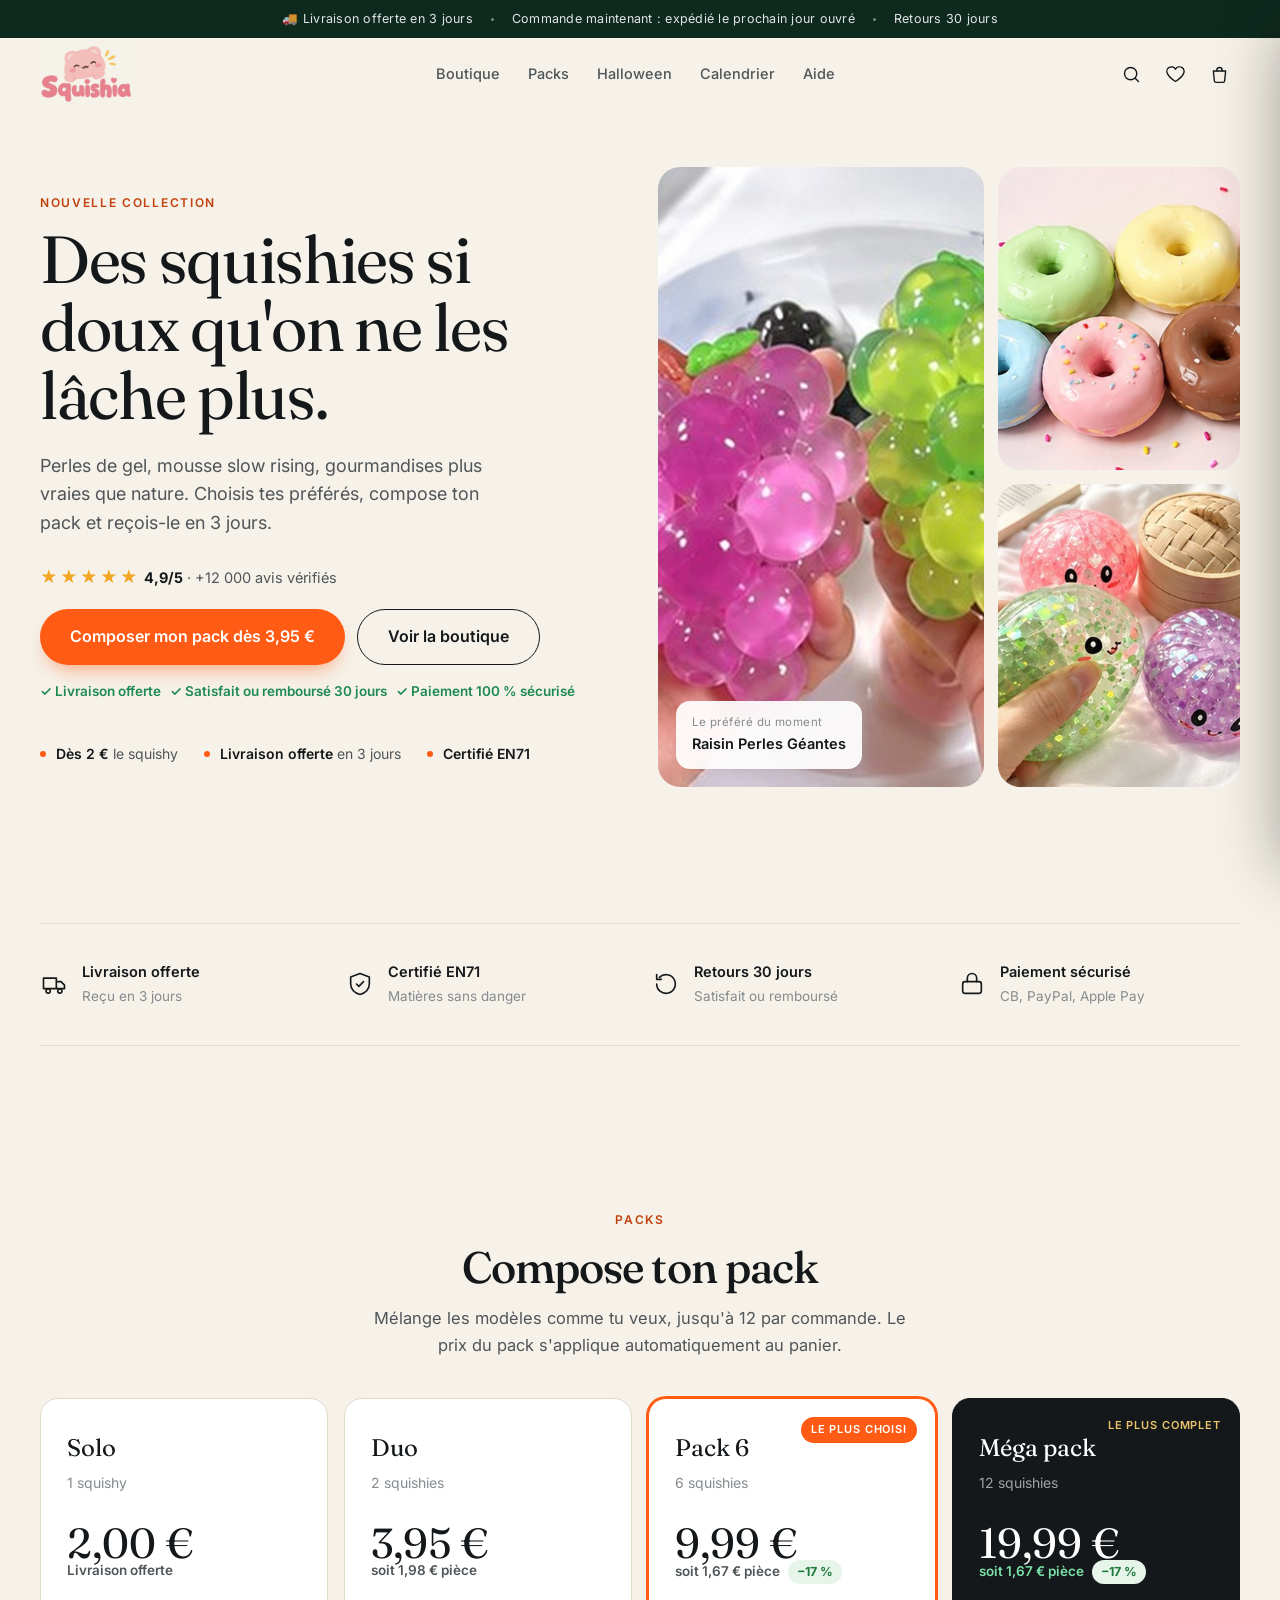
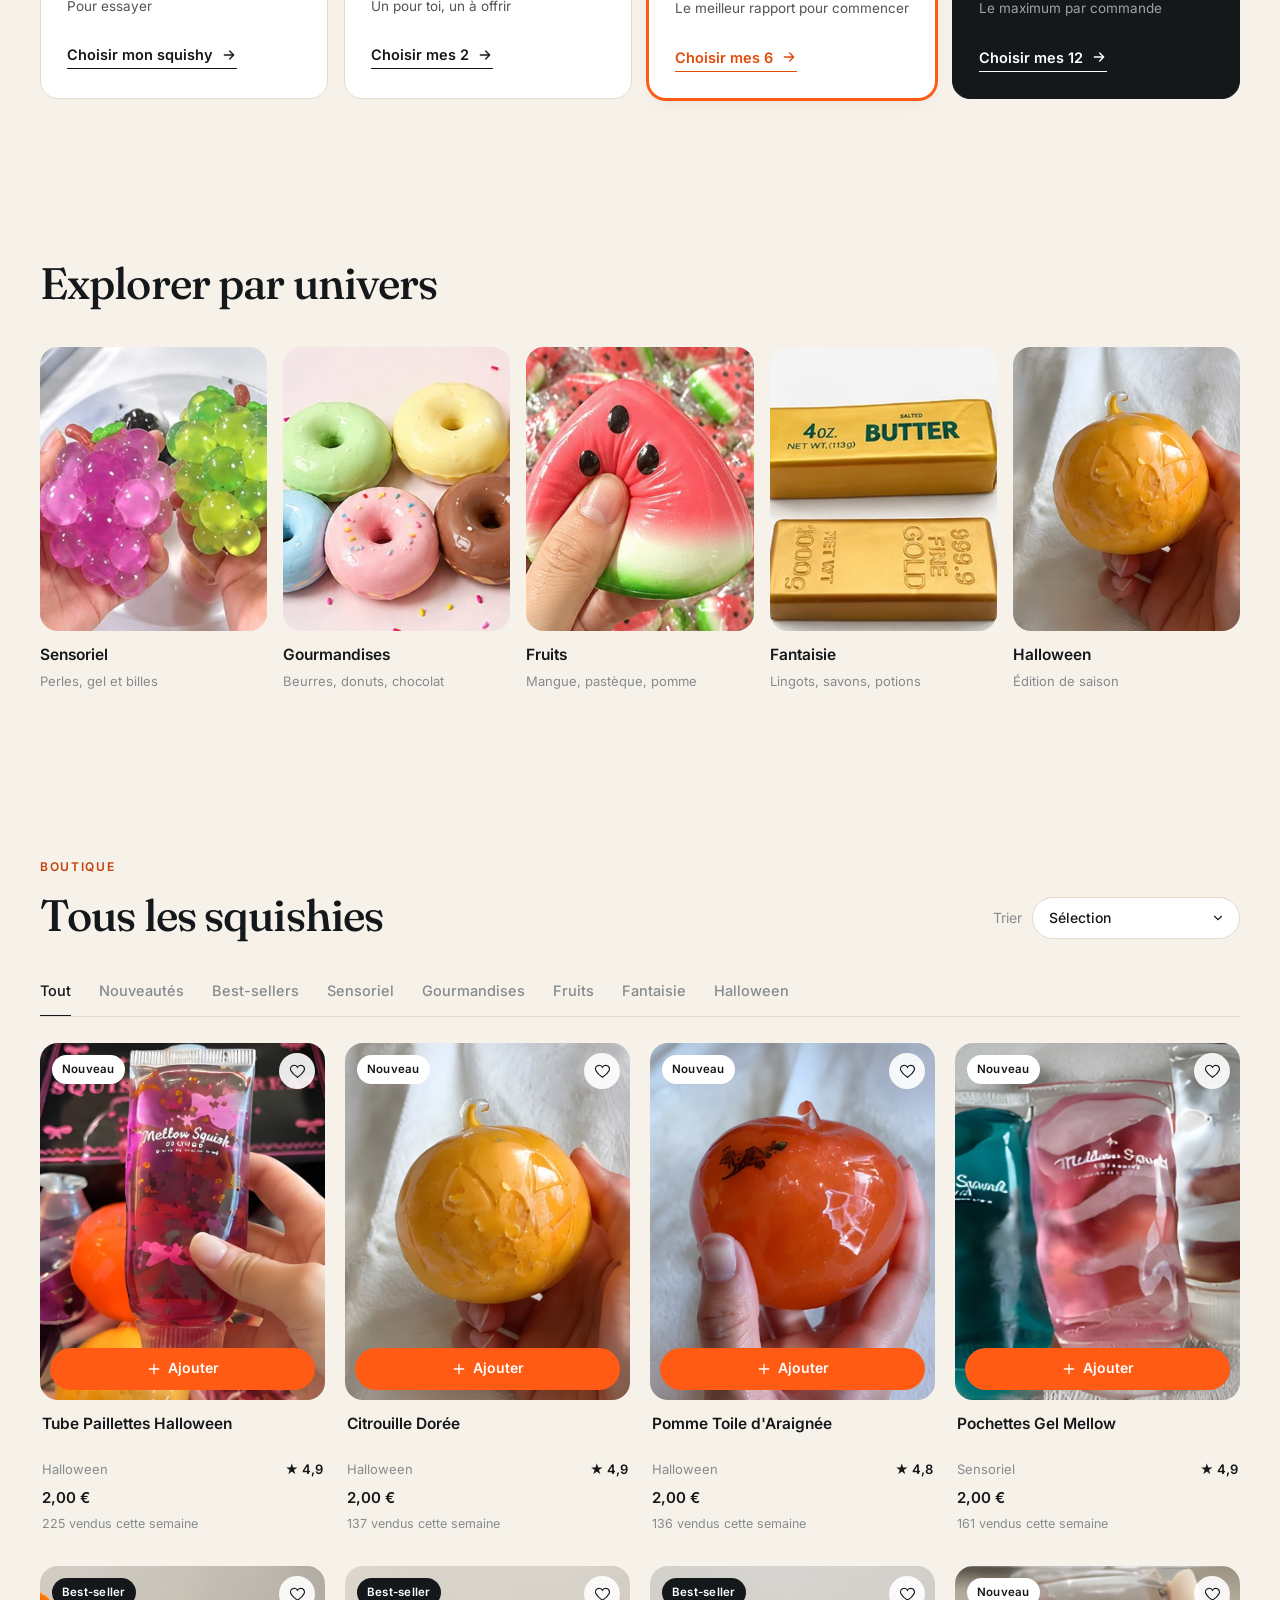
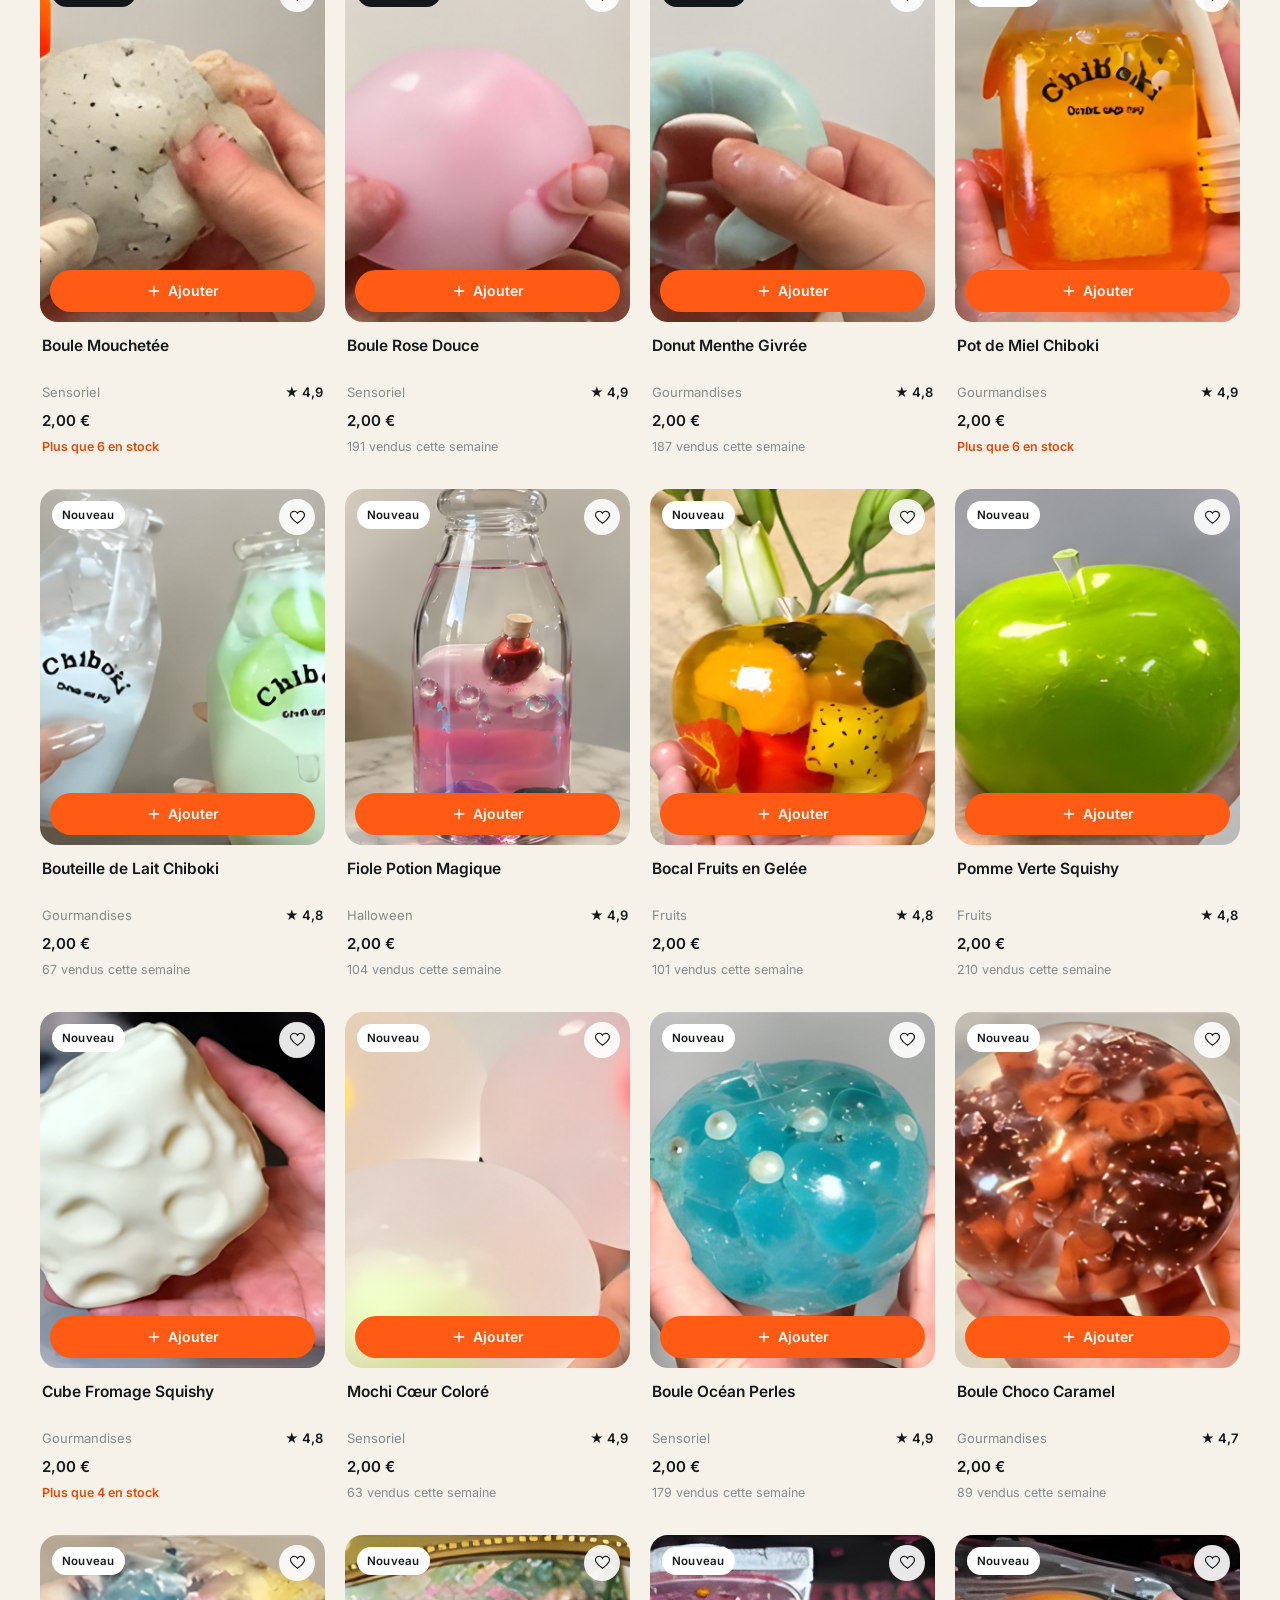
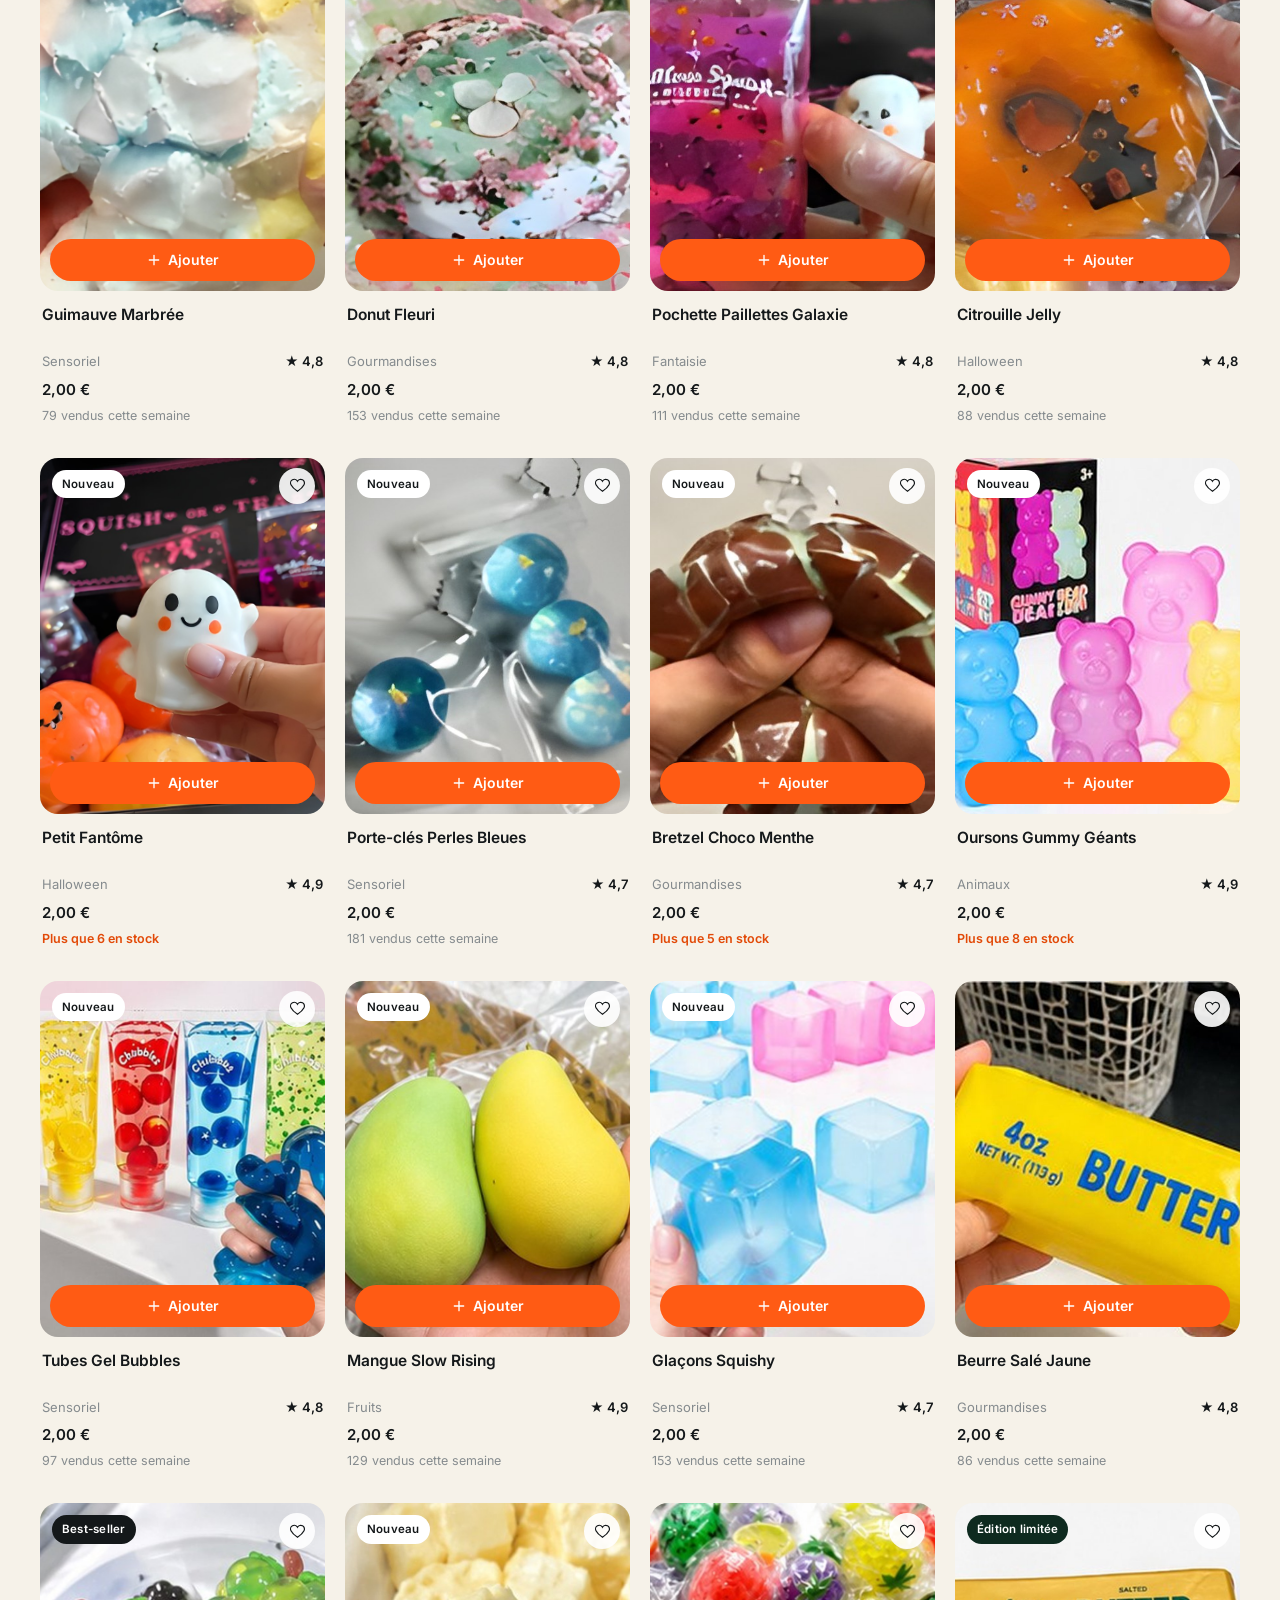
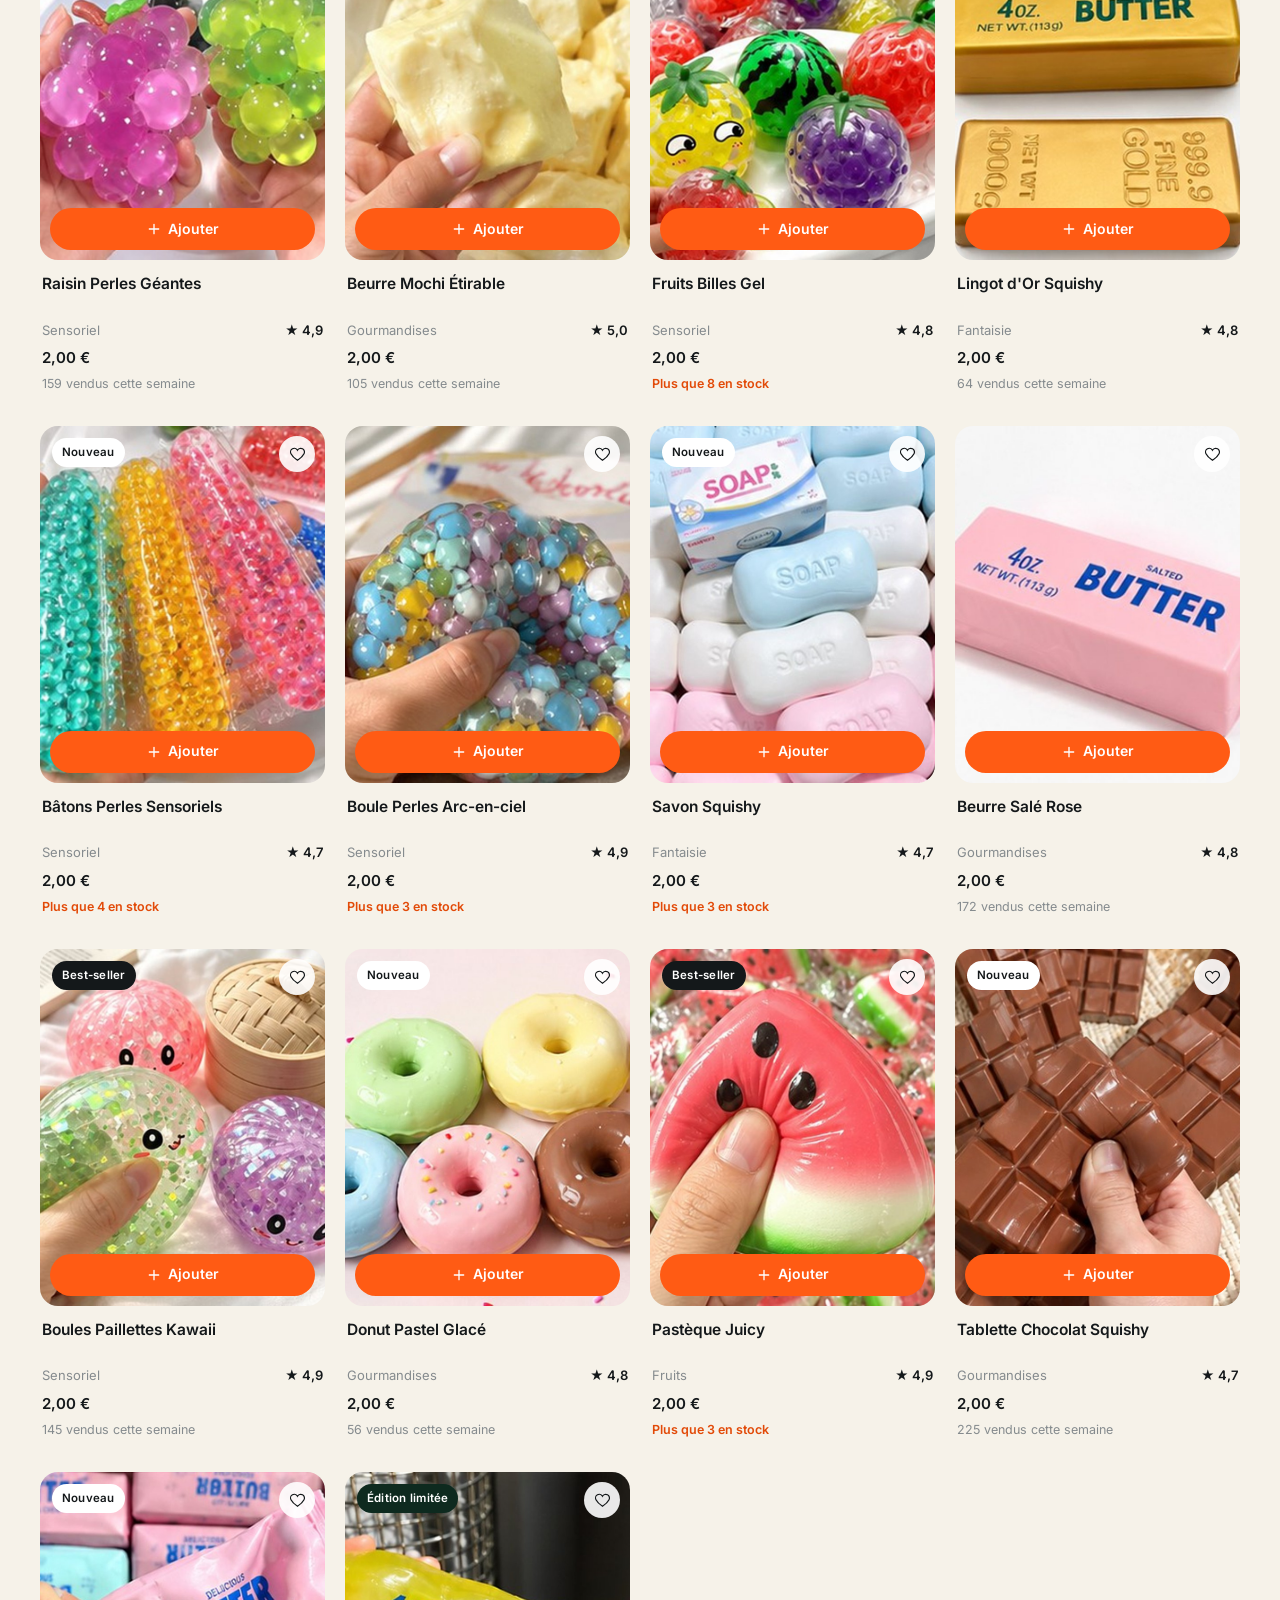
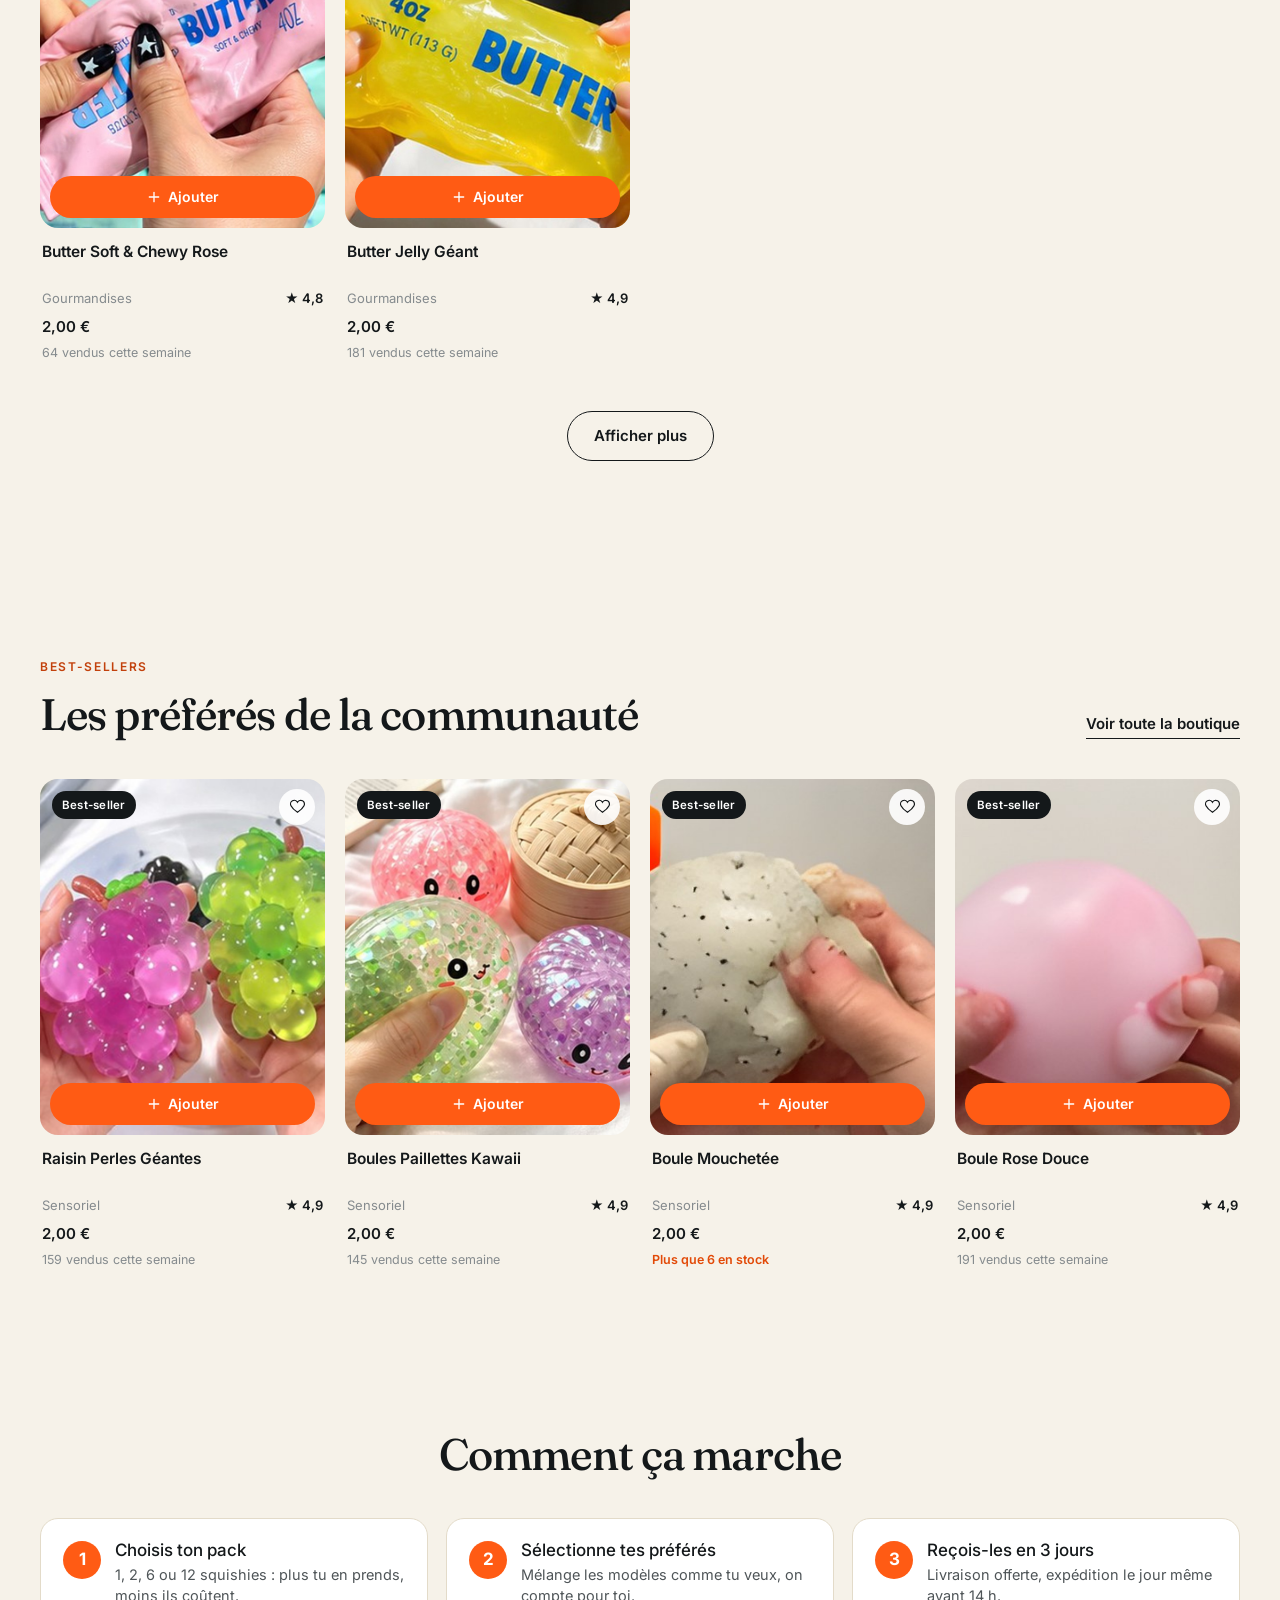
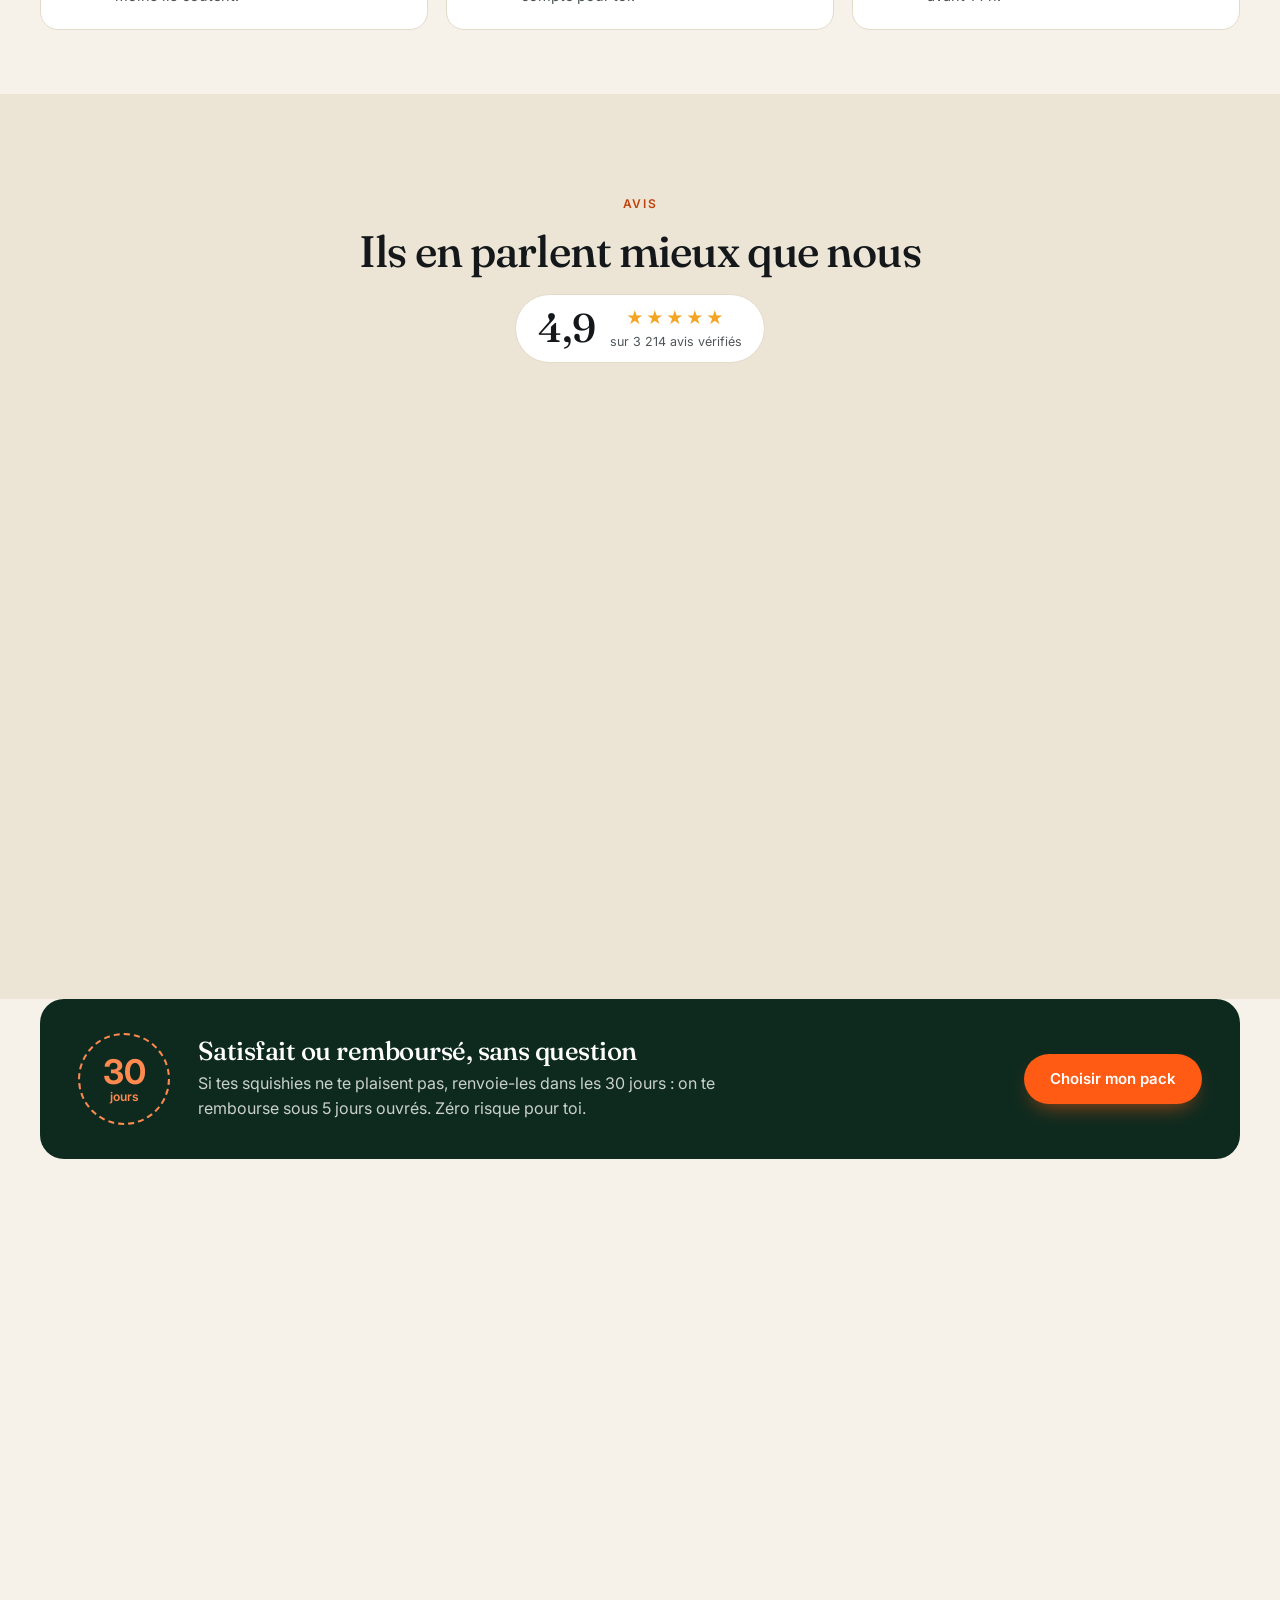
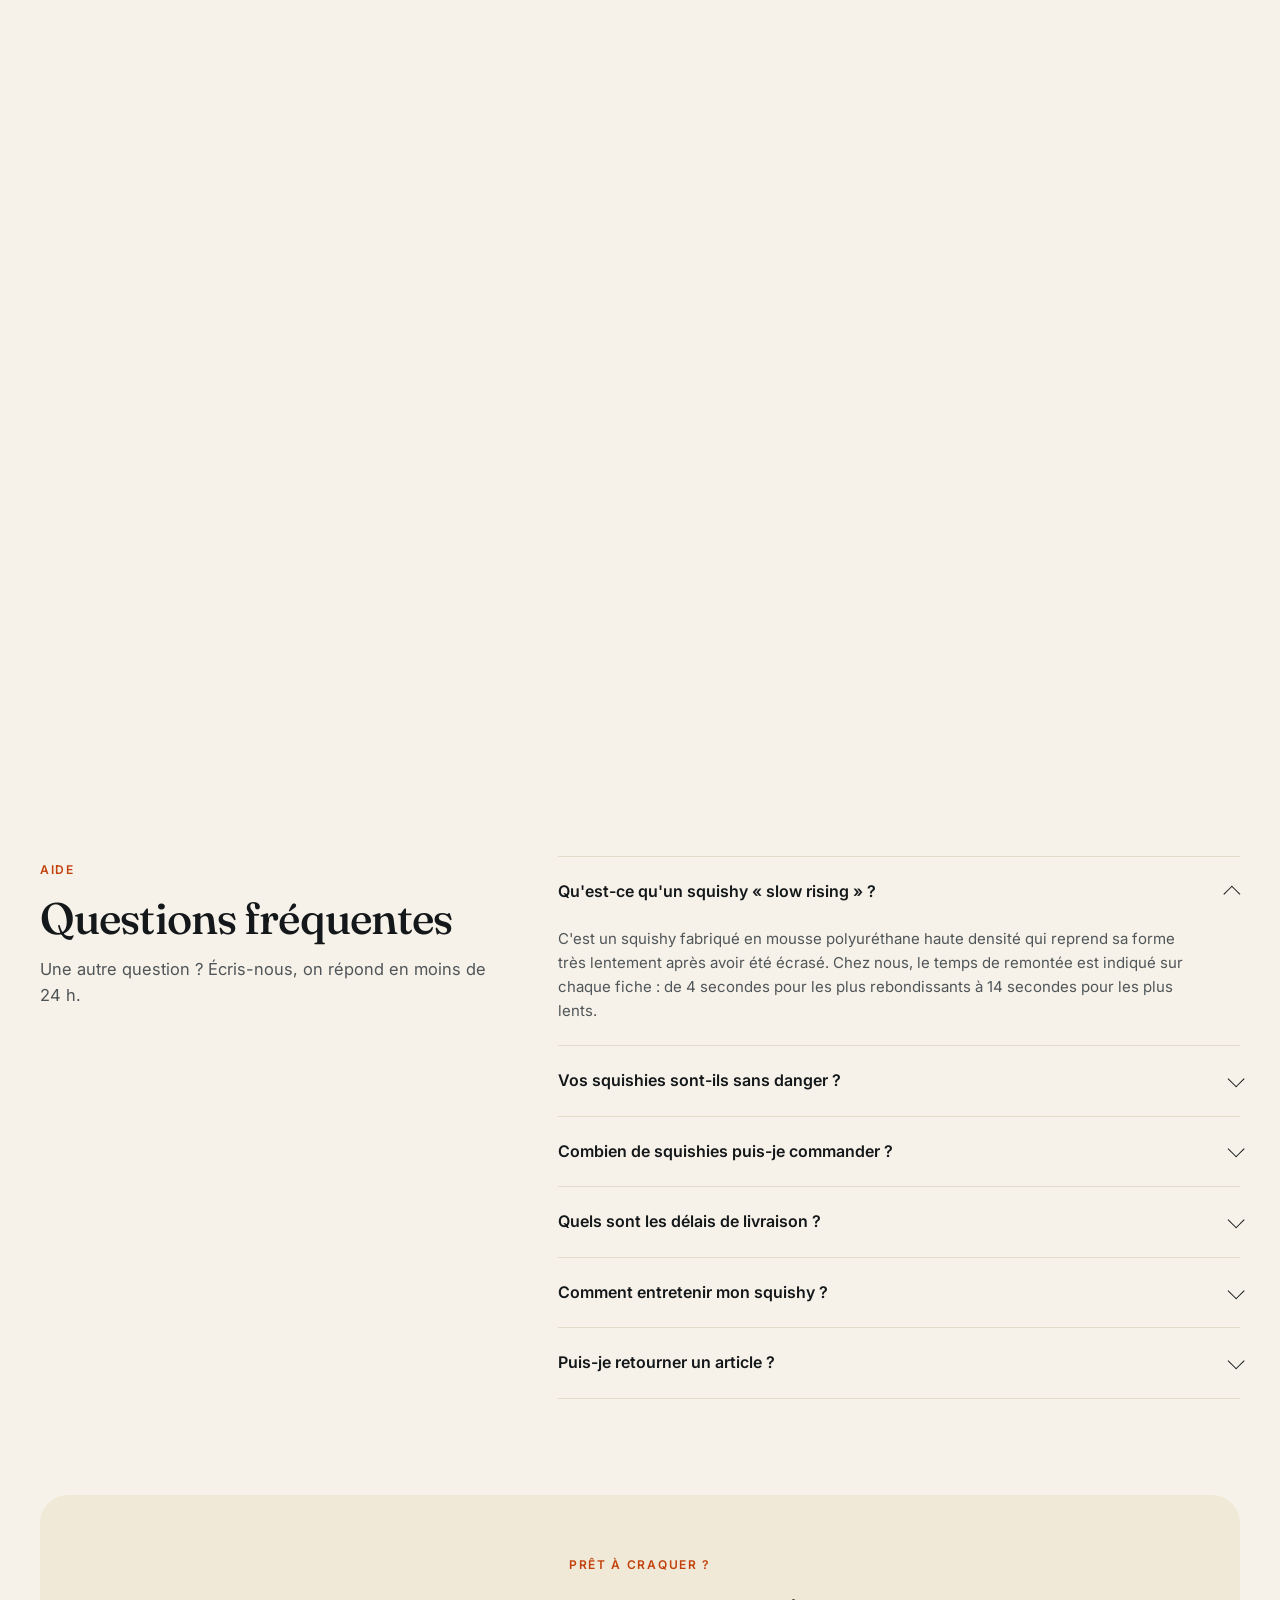
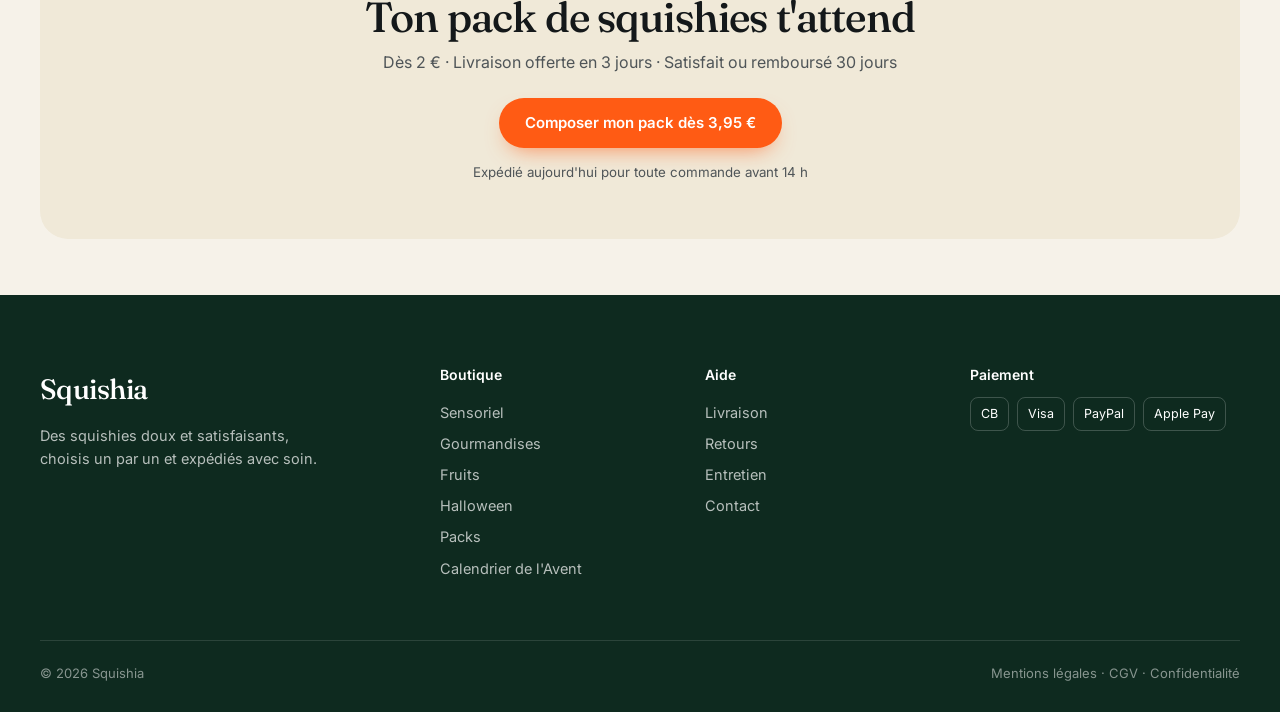
==== index.html @ 8e17bc21 "Squishia: site e-commerce squishies" ====
<!DOCTYPE html>
<html lang="fr">
<head>
  <meta charset="UTF-8" />
  <meta name="viewport" content="width=device-width, initial-scale=1" />
  <title>Squishia — Squishies sensoriels & slow rising dès 2 €</title>
  <meta name="description" content="Squishies sensoriels, slow rising et gourmands. Dès 2 € le squishy, packs de 2, 6 ou 12, livraison offerte en 3 jours." />
  <link rel="icon" href="data:image/svg+xml,<svg xmlns='http://www.w3.org/2000/svg' viewBox='0 0 100 100'><circle cx='50' cy='54' r='38' fill='%23FF5B14'/><path d='M50 18c6-10 18-12 24-8-4 8-14 12-24 8z' fill='%2389B87A'/></svg>" />
  <link rel="preconnect" href="https://fonts.googleapis.com" />
  <link rel="preconnect" href="https://fonts.gstatic.com" crossorigin />
  <link href="https://fonts.googleapis.com/css2?family=Fraunces:opsz,wght@9..144,400;9..144,500;9..144,600&family=Inter:wght@400;500;600;700&display=swap" rel="stylesheet" />
  <script>document.documentElement.classList.add("js")</script>
  <link rel="stylesheet" href="css/style.css" />
  <link rel="stylesheet" href="css/cro.css" />
</head>
<body>

  <div class="announce">
    <div class="container announce-inner">
      <span>🚚 Livraison offerte en 3 jours</span>
      <span class="sep"></span>
      <span id="shipTimer">Commande avant 14 h : expédié aujourd'hui</span>
      <span class="sep hide-sm"></span>
      <span class="hide-sm">Retours 30 jours</span>
    </div>
  </div>

  <header class="header" id="header">
    <div class="container header-inner">
      <button class="icon-btn burger" id="burger" aria-label="Menu">
        <svg viewBox="0 0 24 24"><path d="M4 7h16M4 12h16M4 17h16"/></svg>
      </button>

      <nav class="nav" id="nav">
        <a href="#boutique">Boutique</a>
        <a href="#packs">Packs</a>
        <a href="#halloween">Halloween</a>
        <a href="#calendrier">Calendrier</a>
        <a href="#faq">Aide</a>
      </nav>

      <a href="#top" class="logo" aria-label="Squishia, accueil"><img src="images/logo.png" alt="Squishia" /></a>

      <div class="header-actions">
        <a href="#boutique" class="shop-pill">Boutique</a>
        <div class="search" id="search">
          <button class="icon-btn" id="searchBtn" aria-label="Rechercher">
            <svg viewBox="0 0 24 24"><circle cx="11" cy="11" r="7"/><path d="m20 20-3.5-3.5"/></svg>
          </button>
          <div class="search-panel" id="searchPanel">
            <input type="search" id="searchInput" placeholder="Rechercher un squishy" autocomplete="off" aria-label="Rechercher un squishy" />
            <div class="search-results" id="searchResults"></div>
          </div>
        </div>
        <button class="icon-btn" id="wishBtn" aria-label="Favoris">
          <svg viewBox="0 0 24 24"><path d="M12 20s-7-4.4-9.2-9A5 5 0 0 1 12 6a5 5 0 0 1 9.2 5C19 15.6 12 20 12 20z"/></svg>
          <span class="bubble" id="wishCount">0</span>
        </button>
        <button class="icon-btn" id="cartBtn" aria-label="Panier">
          <svg viewBox="0 0 24 24"><path d="M5 8h14l-1.1 11.1a2 2 0 0 1-2 1.9H8.1a2 2 0 0 1-2-1.9L5 8z"/><path d="M9 8V7a3 3 0 0 1 6 0v1"/></svg>
          <span class="bubble" id="cartCount">0</span>
        </button>
      </div>
    </div>
  </header>

  <main id="top">

    <!-- HERO -->
    <section class="hero">
      <div class="container hero-inner">
        <div class="hero-copy">
          <span class="kicker">Nouvelle collection</span>
          <h1>Des squishies si doux qu'on ne les lâche plus.</h1>
          <p class="lead">Perles de gel, mousse slow rising, gourmandises plus vraies que nature. Choisis tes préférés, compose ton pack et reçois-le en 3 jours.</p>
          <div class="hero-rating"><span class="stars-big">★★★★★</span> <b>4,9/5</b> · <span id="heroReviews">+12 000</span> avis vérifiés</div>
          <div class="hero-cta">
            <a href="#packs" class="btn btn-cta">Composer mon pack dès 3,95 €</a>
            <a href="#boutique" class="btn btn-outline">Voir la boutique</a>
          </div>
          <p class="hero-micro">✓ Livraison offerte &nbsp; ✓ Satisfait ou remboursé 30 jours &nbsp; ✓ Paiement 100 % sécurisé</p>
          <ul class="hero-proof">
            <li><b>Dès 2 €</b> le squishy</li>
            <li><b>Livraison offerte</b> en 3 jours</li>
            <li><b>Certifié EN71</b></li>
          </ul>
        </div>
        <div class="hero-media">
          <figure class="hm hm-1"><img src="images/raisin-perles.jpg" alt="Raisin Perles Géantes" /></figure>
          <figure class="hm hm-2"><img src="images/donuts-pastel.jpg" alt="Donut Pastel Glacé" /></figure>
          <figure class="hm hm-3"><img src="images/boules-paillettes.jpg" alt="Boules Paillettes Kawaii" /></figure>
          <div class="hero-tag"><span>Le préféré du moment</span><b>Raisin Perles Géantes</b></div>
        </div>
      </div>
    </section>

    <!-- RÉASSURANCE -->
    <section class="section section-tight">
      <div class="container perks">
        <div class="perk">
          <svg viewBox="0 0 24 24"><path d="M3 7h11v9H3zM14 10h4l3 3v3h-7z"/><circle cx="7" cy="18" r="1.8"/><circle cx="17" cy="18" r="1.8"/></svg>
          <div><b>Livraison offerte</b><span>Reçu en 3 jours</span></div>
        </div>
        <div class="perk">
          <svg viewBox="0 0 24 24"><path d="M12 3 4 6v6c0 4.5 3.4 8 8 9 4.6-1 8-4.5 8-9V6z"/><path d="m9 12 2 2 4-4"/></svg>
          <div><b>Certifié EN71</b><span>Matières sans danger</span></div>
        </div>
        <div class="perk">
          <svg viewBox="0 0 24 24"><path d="M4 12a8 8 0 1 0 2.4-5.7"/><path d="M4 4v4h4"/></svg>
          <div><b>Retours 30 jours</b><span>Satisfait ou remboursé</span></div>
        </div>
        <div class="perk">
          <svg viewBox="0 0 24 24"><rect x="4" y="10" width="16" height="10" rx="2"/><path d="M8 10V7a4 4 0 0 1 8 0v3"/></svg>
          <div><b>Paiement sécurisé</b><span>CB, PayPal, Apple Pay</span></div>
        </div>
      </div>
    </section>

    <!-- PACKS -->
    <section class="section" id="packs">
      <div class="container">
        <div class="section-head center">
          <span class="kicker">Packs</span>
          <h2>Compose ton pack</h2>
          <p>Mélange les modèles comme tu veux, jusqu'à 12 par commande. Le prix du pack s'applique automatiquement au panier.</p>
        </div>
        <div class="packs" id="packGrid"><button class="pack  " data-n="1">
      
      <span class="pack-name">Solo</span>
      <span class="pack-count">1 squishy</span>
      <span class="pack-price">2,00 €</span>
      <span class="pack-sub">Pour essayer</span>
      <span class="pack-cta">Choisir mon squishy <svg viewBox="0 0 24 24"><path d="M5 12h14M13 6l6 6-6 6"></path></svg></span>
    </button><button class="pack  " data-n="2">
      
      <span class="pack-name">Duo</span>
      <span class="pack-count">2 squishies</span>
      <span class="pack-price">3,95 €</span>
      <span class="pack-sub">Un pour toi, un à offrir</span>
      <span class="pack-cta">Choisir mes 2 <svg viewBox="0 0 24 24"><path d="M5 12h14M13 6l6 6-6 6"></path></svg></span>
    </button><button class="pack  pop" data-n="6">
      <span class="pack-flag pop">Le plus choisi</span>
      <span class="pack-name">Pack 6</span>
      <span class="pack-count">6 squishies</span>
      <span class="pack-price">9,99 €</span>
      <span class="pack-sub">Le meilleur rapport pour commencer</span>
      <span class="pack-cta">Choisir mes 6 <svg viewBox="0 0 24 24"><path d="M5 12h14M13 6l6 6-6 6"></path></svg></span>
    </button><button class="pack hot " data-n="12">
      <span class="pack-flag">Le plus complet</span>
      <span class="pack-name">Méga pack</span>
      <span class="pack-count">12 squishies</span>
      <span class="pack-price">19,99 €</span>
      <span class="pack-sub">Le maximum par commande</span>
      <span class="pack-cta">Choisir mes 12 <svg viewBox="0 0 24 24"><path d="M5 12h14M13 6l6 6-6 6"></path></svg></span>
    </button></div>
      </div>
    </section>

    <!-- UNIVERS -->
    <section class="section section-tight">
      <div class="container">
        <div class="section-head">
          <h2>Explorer par univers</h2>
        </div>
        <div class="universes" id="universes">
    <button class="universe" data-i="0">
      <span class="universe-media"><img class="" src="images/raisin-perles.jpg" alt="Raisin Perles Géantes" loading="lazy" decoding="async" draggable="false"></span>
      <span class="universe-label"><b>Sensoriel</b><small>Perles, gel et billes</small></span>
    </button>
    <button class="universe" data-i="1">
      <span class="universe-media"><img class="" src="images/donuts-pastel.jpg" alt="Donut Pastel Glacé" loading="lazy" decoding="async" draggable="false"></span>
      <span class="universe-label"><b>Gourmandises</b><small>Beurres, donuts, chocolat</small></span>
    </button>
    <button class="universe" data-i="2">
      <span class="universe-media"><img class="" src="images/pasteque-juicy.jpg" alt="Pastèque Juicy" loading="lazy" decoding="async" draggable="false"></span>
      <span class="universe-label"><b>Fruits</b><small>Mangue, pastèque, pomme</small></span>
    </button>
    <button class="universe" data-i="3">
      <span class="universe-media"><img class="" src="images/lingot-or.jpg" alt="Lingot d'Or Squishy" loading="lazy" decoding="async" draggable="false"></span>
      <span class="universe-label"><b>Fantaisie</b><small>Lingots, savons, potions</small></span>
    </button>
    <button class="universe" data-i="4">
      <span class="universe-media"><img class="" src="images/citrouille-doree.jpg" alt="Citrouille Dorée" loading="lazy" decoding="async" draggable="false"></span>
      <span class="universe-label"><b>Halloween</b><small>Édition de saison</small></span>
    </button></div>
      </div>
    </section>

    <!-- BOUTIQUE -->
    <section class="section section-shop" id="boutique">
      <div class="container">
        <div class="section-head split">
          <div>
            <span class="kicker">Boutique</span>
            <h2>Tous les squishies</h2>
          </div>
          <label class="sort">
            <span>Trier</span>
            <select id="sortSelect" aria-label="Trier">
              <option value="featured">Sélection</option>
              <option value="new">Nouveautés</option>
              <option value="rating">Mieux notés</option>
              <option value="rise">Remontée la plus lente</option>
            </select>
          </label>
        </div>
        <div class="tabs" id="chips" role="tablist"><button class="tab active" data-i="0" role="tab" aria-selected="true">Tout</button><button class="tab " data-i="1" role="tab" aria-selected="false">Nouveautés</button><button class="tab " data-i="2" role="tab" aria-selected="false">Best-sellers</button><button class="tab " data-i="3" role="tab" aria-selected="false">Sensoriel</button><button class="tab " data-i="4" role="tab" aria-selected="false">Gourmandises</button><button class="tab " data-i="5" role="tab" aria-selected="false">Fruits</button><button class="tab " data-i="6" role="tab" aria-selected="false">Fantaisie</button><button class="tab " data-i="7" role="tab" aria-selected="false">Halloween</button></div>
        <p class="results" id="resultsCount"></p>
        <div class="grid" id="productGrid"><article class="card" data-id="tube-paillettes-halloween">
      <div class="card-media">
        <img class="" src="images/tube-paillettes-halloween.jpg" alt="Tube Paillettes Halloween" loading="lazy" decoding="async" draggable="false">
        <span class="badge new">Nouveau</span>
        <button class="wish " data-act="wish" aria-label="Ajouter Tube Paillettes Halloween aux favoris"><svg viewBox="0 0 24 24"><path d="M12 20s-7-4.4-9.2-9A5 5 0 0 1 12 6a5 5 0 0 1 9.2 5C19 15.6 12 20 12 20z"></path></svg></button>
        <button class="quick-add " data-act="add" aria-label="Ajouter Tube Paillettes Halloween au panier"><svg viewBox="0 0 24 24"><path d="M12 5v14M5 12h14"></path></svg><span>Ajouter</span></button>
      </div>
      <div class="card-body">
        <h3>Tube Paillettes Halloween</h3>
        <div class="card-meta"><span>Halloween</span><span class="stars" aria-label="Note 4.9 sur 5">★ 4,9</span></div>
        <div class="card-price">2,00 €</div>
        <div class="card-sold">225 vendus cette semaine</div>
      </div>
    </article><article class="card" data-id="citrouille-doree">
      <div class="card-media">
        <img class="" src="images/citrouille-doree.jpg" alt="Citrouille Dorée" loading="lazy" decoding="async" draggable="false">
        <span class="badge new">Nouveau</span>
        <button class="wish " data-act="wish" aria-label="Ajouter Citrouille Dorée aux favoris"><svg viewBox="0 0 24 24"><path d="M12 20s-7-4.4-9.2-9A5 5 0 0 1 12 6a5 5 0 0 1 9.2 5C19 15.6 12 20 12 20z"></path></svg></button>
        <button class="quick-add " data-act="add" aria-label="Ajouter Citrouille Dorée au panier"><svg viewBox="0 0 24 24"><path d="M12 5v14M5 12h14"></path></svg><span>Ajouter</span></button>
      </div>
      <div class="card-body">
        <h3>Citrouille Dorée</h3>
        <div class="card-meta"><span>Halloween</span><span class="stars" aria-label="Note 4.9 sur 5">★ 4,9</span></div>
        <div class="card-price">2,00 €</div>
        <div class="card-sold">137 vendus cette semaine</div>
      </div>
    </article><article class="card" data-id="pomme-araignee">
      <div class="card-media">
        <img class="" src="images/pomme-araignee.jpg" alt="Pomme Toile d'Araignée" loading="lazy" decoding="async" draggable="false">
        <span class="badge new">Nouveau</span>
        <button class="wish " data-act="wish" aria-label="Ajouter Pomme Toile d'Araignée aux favoris"><svg viewBox="0 0 24 24"><path d="M12 20s-7-4.4-9.2-9A5 5 0 0 1 12 6a5 5 0 0 1 9.2 5C19 15.6 12 20 12 20z"></path></svg></button>
        <button class="quick-add " data-act="add" aria-label="Ajouter Pomme Toile d'Araignée au panier"><svg viewBox="0 0 24 24"><path d="M12 5v14M5 12h14"></path></svg><span>Ajouter</span></button>
      </div>
      <div class="card-body">
        <h3>Pomme Toile d'Araignée</h3>
        <div class="card-meta"><span>Halloween</span><span class="stars" aria-label="Note 4.8 sur 5">★ 4,8</span></div>
        <div class="card-price">2,00 €</div>
        <div class="card-sold">136 vendus cette semaine</div>
      </div>
    </article><article class="card" data-id="pochettes-gel">
      <div class="card-media">
        <img class="" src="images/pochettes-gel.jpg" alt="Pochettes Gel Mellow" loading="lazy" decoding="async" draggable="false">
        <span class="badge new">Nouveau</span>
        <button class="wish " data-act="wish" aria-label="Ajouter Pochettes Gel Mellow aux favoris"><svg viewBox="0 0 24 24"><path d="M12 20s-7-4.4-9.2-9A5 5 0 0 1 12 6a5 5 0 0 1 9.2 5C19 15.6 12 20 12 20z"></path></svg></button>
        <button class="quick-add " data-act="add" aria-label="Ajouter Pochettes Gel Mellow au panier"><svg viewBox="0 0 24 24"><path d="M12 5v14M5 12h14"></path></svg><span>Ajouter</span></button>
      </div>
      <div class="card-body">
        <h3>Pochettes Gel Mellow</h3>
        <div class="card-meta"><span>Sensoriel</span><span class="stars" aria-label="Note 4.9 sur 5">★ 4,9</span></div>
        <div class="card-price">2,00 €</div>
        <div class="card-sold">161 vendus cette semaine</div>
      </div>
    </article><article class="card" data-id="boule-mouchetee">
      <div class="card-media">
        <img class="" src="images/boule-mouchetee.jpg" alt="Boule Mouchetée" loading="lazy" decoding="async" draggable="false">
        <span class="badge best">Best-seller</span>
        <button class="wish " data-act="wish" aria-label="Ajouter Boule Mouchetée aux favoris"><svg viewBox="0 0 24 24"><path d="M12 20s-7-4.4-9.2-9A5 5 0 0 1 12 6a5 5 0 0 1 9.2 5C19 15.6 12 20 12 20z"></path></svg></button>
        <button class="quick-add " data-act="add" aria-label="Ajouter Boule Mouchetée au panier"><svg viewBox="0 0 24 24"><path d="M12 5v14M5 12h14"></path></svg><span>Ajouter</span></button>
      </div>
      <div class="card-body">
        <h3>Boule Mouchetée</h3>
        <div class="card-meta"><span>Sensoriel</span><span class="stars" aria-label="Note 4.9 sur 5">★ 4,9</span></div>
        <div class="card-price">2,00 €</div>
        <div class="card-urgent">Plus que 6 en stock</div>
      </div>
    </article><article class="card" data-id="boule-rose-douce">
      <div class="card-media">
        <img class="" src="images/boule-rose-douce.jpg" alt="Boule Rose Douce" loading="lazy" decoding="async" draggable="false">
        <span class="badge best">Best-seller</span>
        <button class="wish " data-act="wish" aria-label="Ajouter Boule Rose Douce aux favoris"><svg viewBox="0 0 24 24"><path d="M12 20s-7-4.4-9.2-9A5 5 0 0 1 12 6a5 5 0 0 1 9.2 5C19 15.6 12 20 12 20z"></path></svg></button>
        <button class="quick-add " data-act="add" aria-label="Ajouter Boule Rose Douce au panier"><svg viewBox="0 0 24 24"><path d="M12 5v14M5 12h14"></path></svg><span>Ajouter</span></button>
      </div>
      <div class="card-body">
        <h3>Boule Rose Douce</h3>
        <div class="card-meta"><span>Sensoriel</span><span class="stars" aria-label="Note 4.9 sur 5">★ 4,9</span></div>
        <div class="card-price">2,00 €</div>
        <div class="card-sold">191 vendus cette semaine</div>
      </div>
    </article><article class="card" data-id="donut-menthe">
      <div class="card-media">
        <img class="" src="images/donut-menthe.jpg" alt="Donut Menthe Givrée" loading="lazy" decoding="async" draggable="false">
        <span class="badge best">Best-seller</span>
        <button class="wish " data-act="wish" aria-label="Ajouter Donut Menthe Givrée aux favoris"><svg viewBox="0 0 24 24"><path d="M12 20s-7-4.4-9.2-9A5 5 0 0 1 12 6a5 5 0 0 1 9.2 5C19 15.6 12 20 12 20z"></path></svg></button>
        <button class="quick-add " data-act="add" aria-label="Ajouter Donut Menthe Givrée au panier"><svg viewBox="0 0 24 24"><path d="M12 5v14M5 12h14"></path></svg><span>Ajouter</span></button>
      </div>
      <div class="card-body">
        <h3>Donut Menthe Givrée</h3>
        <div class="card-meta"><span>Gourmandises</span><span class="stars" aria-label="Note 4.8 sur 5">★ 4,8</span></div>
        <div class="card-price">2,00 €</div>
        <div class="card-sold">187 vendus cette semaine</div>
      </div>
    </article><article class="card" data-id="pot-miel-chiboki">
      <div class="card-media">
        <img class="" src="images/pot-miel-chiboki.jpg" alt="Pot de Miel Chiboki" loading="lazy" decoding="async" draggable="false">
        <span class="badge new">Nouveau</span>
        <button class="wish " data-act="wish" aria-label="Ajouter Pot de Miel Chiboki aux favoris"><svg viewBox="0 0 24 24"><path d="M12 20s-7-4.4-9.2-9A5 5 0 0 1 12 6a5 5 0 0 1 9.2 5C19 15.6 12 20 12 20z"></path></svg></button>
        <button class="quick-add " data-act="add" aria-label="Ajouter Pot de Miel Chiboki au panier"><svg viewBox="0 0 24 24"><path d="M12 5v14M5 12h14"></path></svg><span>Ajouter</span></button>
      </div>
      <div class="card-body">
        <h3>Pot de Miel Chiboki</h3>
        <div class="card-meta"><span>Gourmandises</span><span class="stars" aria-label="Note 4.9 sur 5">★ 4,9</span></div>
        <div class="card-price">2,00 €</div>
        <div class="card-urgent">Plus que 6 en stock</div>
      </div>
    </article><article class="card" data-id="lait-chiboki">
      <div class="card-media">
        <img class="" src="images/lait-chiboki.jpg" alt="Bouteille de Lait Chiboki" loading="lazy" decoding="async" draggable="false">
        <span class="badge new">Nouveau</span>
        <button class="wish " data-act="wish" aria-label="Ajouter Bouteille de Lait Chiboki aux favoris"><svg viewBox="0 0 24 24"><path d="M12 20s-7-4.4-9.2-9A5 5 0 0 1 12 6a5 5 0 0 1 9.2 5C19 15.6 12 20 12 20z"></path></svg></button>
        <button class="quick-add " data-act="add" aria-label="Ajouter Bouteille de Lait Chiboki au panier"><svg viewBox="0 0 24 24"><path d="M12 5v14M5 12h14"></path></svg><span>Ajouter</span></button>
      </div>
      <div class="card-body">
        <h3>Bouteille de Lait Chiboki</h3>
        <div class="card-meta"><span>Gourmandises</span><span class="stars" aria-label="Note 4.8 sur 5">★ 4,8</span></div>
        <div class="card-price">2,00 €</div>
        <div class="card-sold">67 vendus cette semaine</div>
      </div>
    </article><article class="card" data-id="fiole-potion">
      <div class="card-media">
        <img class="" src="images/fiole-potion.jpg" alt="Fiole Potion Magique" loading="lazy" decoding="async" draggable="false">
        <span class="badge new">Nouveau</span>
        <button class="wish " data-act="wish" aria-label="Ajouter Fiole Potion Magique aux favoris"><svg viewBox="0 0 24 24"><path d="M12 20s-7-4.4-9.2-9A5 5 0 0 1 12 6a5 5 0 0 1 9.2 5C19 15.6 12 20 12 20z"></path></svg></button>
        <button class="quick-add " data-act="add" aria-label="Ajouter Fiole Potion Magique au panier"><svg viewBox="0 0 24 24"><path d="M12 5v14M5 12h14"></path></svg><span>Ajouter</span></button>
      </div>
      <div class="card-body">
        <h3>Fiole Potion Magique</h3>
        <div class="card-meta"><span>Halloween</span><span class="stars" aria-label="Note 4.9 sur 5">★ 4,9</span></div>
        <div class="card-price">2,00 €</div>
        <div class="card-sold">104 vendus cette semaine</div>
      </div>
    </article><article class="card" data-id="bocal-fruits-gelee">
      <div class="card-media">
        <img class="" src="images/bocal-fruits-gelee.jpg" alt="Bocal Fruits en Gelée" loading="lazy" decoding="async" draggable="false">
        <span class="badge new">Nouveau</span>
        <button class="wish " data-act="wish" aria-label="Ajouter Bocal Fruits en Gelée aux favoris"><svg viewBox="0 0 24 24"><path d="M12 20s-7-4.4-9.2-9A5 5 0 0 1 12 6a5 5 0 0 1 9.2 5C19 15.6 12 20 12 20z"></path></svg></button>
        <button class="quick-add " data-act="add" aria-label="Ajouter Bocal Fruits en Gelée au panier"><svg viewBox="0 0 24 24"><path d="M12 5v14M5 12h14"></path></svg><span>Ajouter</span></button>
      </div>
      <div class="card-body">
        <h3>Bocal Fruits en Gelée</h3>
        <div class="card-meta"><span>Fruits</span><span class="stars" aria-label="Note 4.8 sur 5">★ 4,8</span></div>
        <div class="card-price">2,00 €</div>
        <div class="card-sold">101 vendus cette semaine</div>
      </div>
    </article><article class="card" data-id="pomme-verte">
      <div class="card-media">
        <img class="" src="images/pomme-verte.jpg" alt="Pomme Verte Squishy" loading="lazy" decoding="async" draggable="false">
        <span class="badge new">Nouveau</span>
        <button class="wish " data-act="wish" aria-label="Ajouter Pomme Verte Squishy aux favoris"><svg viewBox="0 0 24 24"><path d="M12 20s-7-4.4-9.2-9A5 5 0 0 1 12 6a5 5 0 0 1 9.2 5C19 15.6 12 20 12 20z"></path></svg></button>
        <button class="quick-add " data-act="add" aria-label="Ajouter Pomme Verte Squishy au panier"><svg viewBox="0 0 24 24"><path d="M12 5v14M5 12h14"></path></svg><span>Ajouter</span></button>
      </div>
      <div class="card-body">
        <h3>Pomme Verte Squishy</h3>
        <div class="card-meta"><span>Fruits</span><span class="stars" aria-label="Note 4.8 sur 5">★ 4,8</span></div>
        <div class="card-price">2,00 €</div>
        <div class="card-sold">210 vendus cette semaine</div>
      </div>
    </article><article class="card" data-id="cube-fromage">
      <div class="card-media">
        <img class="" src="images/cube-fromage.jpg" alt="Cube Fromage Squishy" loading="lazy" decoding="async" draggable="false">
        <span class="badge new">Nouveau</span>
        <button class="wish " data-act="wish" aria-label="Ajouter Cube Fromage Squishy aux favoris"><svg viewBox="0 0 24 24"><path d="M12 20s-7-4.4-9.2-9A5 5 0 0 1 12 6a5 5 0 0 1 9.2 5C19 15.6 12 20 12 20z"></path></svg></button>
        <button class="quick-add " data-act="add" aria-label="Ajouter Cube Fromage Squishy au panier"><svg viewBox="0 0 24 24"><path d="M12 5v14M5 12h14"></path></svg><span>Ajouter</span></button>
      </div>
      <div class="card-body">
        <h3>Cube Fromage Squishy</h3>
        <div class="card-meta"><span>Gourmandises</span><span class="stars" aria-label="Note 4.8 sur 5">★ 4,8</span></div>
        <div class="card-price">2,00 €</div>
        <div class="card-urgent">Plus que 4 en stock</div>
      </div>
    </article><article class="card" data-id="mochi-coeur-colore">
      <div class="card-media">
        <img class="" src="images/mochi-coeur-colore.jpg" alt="Mochi Cœur Coloré" loading="lazy" decoding="async" draggable="false">
        <span class="badge new">Nouveau</span>
        <button class="wish " data-act="wish" aria-label="Ajouter Mochi Cœur Coloré aux favoris"><svg viewBox="0 0 24 24"><path d="M12 20s-7-4.4-9.2-9A5 5 0 0 1 12 6a5 5 0 0 1 9.2 5C19 15.6 12 20 12 20z"></path></svg></button>
        <button class="quick-add " data-act="add" aria-label="Ajouter Mochi Cœur Coloré au panier"><svg viewBox="0 0 24 24"><path d="M12 5v14M5 12h14"></path></svg><span>Ajouter</span></button>
      </div>
      <div class="card-body">
        <h3>Mochi Cœur Coloré</h3>
        <div class="card-meta"><span>Sensoriel</span><span class="stars" aria-label="Note 4.9 sur 5">★ 4,9</span></div>
        <div class="card-price">2,00 €</div>
        <div class="card-sold">63 vendus cette semaine</div>
      </div>
    </article><article class="card" data-id="boule-ocean-perles">
      <div class="card-media">
        <img class="" src="images/boule-ocean-perles.jpg" alt="Boule Océan Perles" loading="lazy" decoding="async" draggable="false">
        <span class="badge new">Nouveau</span>
        <button class="wish " data-act="wish" aria-label="Ajouter Boule Océan Perles aux favoris"><svg viewBox="0 0 24 24"><path d="M12 20s-7-4.4-9.2-9A5 5 0 0 1 12 6a5 5 0 0 1 9.2 5C19 15.6 12 20 12 20z"></path></svg></button>
        <button class="quick-add " data-act="add" aria-label="Ajouter Boule Océan Perles au panier"><svg viewBox="0 0 24 24"><path d="M12 5v14M5 12h14"></path></svg><span>Ajouter</span></button>
      </div>
      <div class="card-body">
        <h3>Boule Océan Perles</h3>
        <div class="card-meta"><span>Sensoriel</span><span class="stars" aria-label="Note 4.9 sur 5">★ 4,9</span></div>
        <div class="card-price">2,00 €</div>
        <div class="card-sold">179 vendus cette semaine</div>
      </div>
    </article><article class="card" data-id="boule-choco-caramel">
      <div class="card-media">
        <img class="" src="images/boule-choco-caramel.jpg" alt="Boule Choco Caramel" loading="lazy" decoding="async" draggable="false">
        <span class="badge new">Nouveau</span>
        <button class="wish " data-act="wish" aria-label="Ajouter Boule Choco Caramel aux favoris"><svg viewBox="0 0 24 24"><path d="M12 20s-7-4.4-9.2-9A5 5 0 0 1 12 6a5 5 0 0 1 9.2 5C19 15.6 12 20 12 20z"></path></svg></button>
        <button class="quick-add " data-act="add" aria-label="Ajouter Boule Choco Caramel au panier"><svg viewBox="0 0 24 24"><path d="M12 5v14M5 12h14"></path></svg><span>Ajouter</span></button>
      </div>
      <div class="card-body">
        <h3>Boule Choco Caramel</h3>
        <div class="card-meta"><span>Gourmandises</span><span class="stars" aria-label="Note 4.7 sur 5">★ 4,7</span></div>
        <div class="card-price">2,00 €</div>
        <div class="card-sold">89 vendus cette semaine</div>
      </div>
    </article><article class="card" data-id="guimauve-marbree">
      <div class="card-media">
        <img class="" src="images/guimauve-marbree.jpg" alt="Guimauve Marbrée" loading="lazy" decoding="async" draggable="false">
        <span class="badge new">Nouveau</span>
        <button class="wish " data-act="wish" aria-label="Ajouter Guimauve Marbrée aux favoris"><svg viewBox="0 0 24 24"><path d="M12 20s-7-4.4-9.2-9A5 5 0 0 1 12 6a5 5 0 0 1 9.2 5C19 15.6 12 20 12 20z"></path></svg></button>
        <button class="quick-add " data-act="add" aria-label="Ajouter Guimauve Marbrée au panier"><svg viewBox="0 0 24 24"><path d="M12 5v14M5 12h14"></path></svg><span>Ajouter</span></button>
      </div>
      <div class="card-body">
        <h3>Guimauve Marbrée</h3>
        <div class="card-meta"><span>Sensoriel</span><span class="stars" aria-label="Note 4.8 sur 5">★ 4,8</span></div>
        <div class="card-price">2,00 €</div>
        <div class="card-sold">79 vendus cette semaine</div>
      </div>
    </article><article class="card" data-id="donut-fleuri">
      <div class="card-media">
        <img class="" src="images/donut-fleuri.jpg" alt="Donut Fleuri" loading="lazy" decoding="async" draggable="false">
        <span class="badge new">Nouveau</span>
        <button class="wish " data-act="wish" aria-label="Ajouter Donut Fleuri aux favoris"><svg viewBox="0 0 24 24"><path d="M12 20s-7-4.4-9.2-9A5 5 0 0 1 12 6a5 5 0 0 1 9.2 5C19 15.6 12 20 12 20z"></path></svg></button>
        <button class="quick-add " data-act="add" aria-label="Ajouter Donut Fleuri au panier"><svg viewBox="0 0 24 24"><path d="M12 5v14M5 12h14"></path></svg><span>Ajouter</span></button>
      </div>
      <div class="card-body">
        <h3>Donut Fleuri</h3>
        <div class="card-meta"><span>Gourmandises</span><span class="stars" aria-label="Note 4.8 sur 5">★ 4,8</span></div>
        <div class="card-price">2,00 €</div>
        <div class="card-sold">153 vendus cette semaine</div>
      </div>
    </article><article class="card" data-id="pochette-galaxie">
      <div class="card-media">
        <img class="" src="images/pochette-galaxie.jpg" alt="Pochette Paillettes Galaxie" loading="lazy" decoding="async" draggable="false">
        <span class="badge new">Nouveau</span>
        <button class="wish " data-act="wish" aria-label="Ajouter Pochette Paillettes Galaxie aux favoris"><svg viewBox="0 0 24 24"><path d="M12 20s-7-4.4-9.2-9A5 5 0 0 1 12 6a5 5 0 0 1 9.2 5C19 15.6 12 20 12 20z"></path></svg></button>
        <button class="quick-add " data-act="add" aria-label="Ajouter Pochette Paillettes Galaxie au panier"><svg viewBox="0 0 24 24"><path d="M12 5v14M5 12h14"></path></svg><span>Ajouter</span></button>
      </div>
      <div class="card-body">
        <h3>Pochette Paillettes Galaxie</h3>
        <div class="card-meta"><span>Fantaisie</span><span class="stars" aria-label="Note 4.8 sur 5">★ 4,8</span></div>
        <div class="card-price">2,00 €</div>
        <div class="card-sold">111 vendus cette semaine</div>
      </div>
    </article><article class="card" data-id="citrouille-jelly">
      <div class="card-media">
        <img class="" src="images/citrouille-jelly.jpg" alt="Citrouille Jelly" loading="lazy" decoding="async" draggable="false">
        <span class="badge new">Nouveau</span>
        <button class="wish " data-act="wish" aria-label="Ajouter Citrouille Jelly aux favoris"><svg viewBox="0 0 24 24"><path d="M12 20s-7-4.4-9.2-9A5 5 0 0 1 12 6a5 5 0 0 1 9.2 5C19 15.6 12 20 12 20z"></path></svg></button>
        <button class="quick-add " data-act="add" aria-label="Ajouter Citrouille Jelly au panier"><svg viewBox="0 0 24 24"><path d="M12 5v14M5 12h14"></path></svg><span>Ajouter</span></button>
      </div>
      <div class="card-body">
        <h3>Citrouille Jelly</h3>
        <div class="card-meta"><span>Halloween</span><span class="stars" aria-label="Note 4.8 sur 5">★ 4,8</span></div>
        <div class="card-price">2,00 €</div>
        <div class="card-sold">88 vendus cette semaine</div>
      </div>
    </article><article class="card" data-id="petit-fantome">
      <div class="card-media">
        <img class="" src="images/petit-fantome.jpg" alt="Petit Fantôme" loading="lazy" decoding="async" draggable="false">
        <span class="badge new">Nouveau</span>
        <button class="wish " data-act="wish" aria-label="Ajouter Petit Fantôme aux favoris"><svg viewBox="0 0 24 24"><path d="M12 20s-7-4.4-9.2-9A5 5 0 0 1 12 6a5 5 0 0 1 9.2 5C19 15.6 12 20 12 20z"></path></svg></button>
        <button class="quick-add " data-act="add" aria-label="Ajouter Petit Fantôme au panier"><svg viewBox="0 0 24 24"><path d="M12 5v14M5 12h14"></path></svg><span>Ajouter</span></button>
      </div>
      <div class="card-body">
        <h3>Petit Fantôme</h3>
        <div class="card-meta"><span>Halloween</span><span class="stars" aria-label="Note 4.9 sur 5">★ 4,9</span></div>
        <div class="card-price">2,00 €</div>
        <div class="card-urgent">Plus que 6 en stock</div>
      </div>
    </article><article class="card" data-id="porte-cles-perles">
      <div class="card-media">
        <img class="" src="images/porte-cles-perles.jpg" alt="Porte-clés Perles Bleues" loading="lazy" decoding="async" draggable="false">
        <span class="badge new">Nouveau</span>
        <button class="wish " data-act="wish" aria-label="Ajouter Porte-clés Perles Bleues aux favoris"><svg viewBox="0 0 24 24"><path d="M12 20s-7-4.4-9.2-9A5 5 0 0 1 12 6a5 5 0 0 1 9.2 5C19 15.6 12 20 12 20z"></path></svg></button>
        <button class="quick-add " data-act="add" aria-label="Ajouter Porte-clés Perles Bleues au panier"><svg viewBox="0 0 24 24"><path d="M12 5v14M5 12h14"></path></svg><span>Ajouter</span></button>
      </div>
      <div class="card-body">
        <h3>Porte-clés Perles Bleues</h3>
        <div class="card-meta"><span>Sensoriel</span><span class="stars" aria-label="Note 4.7 sur 5">★ 4,7</span></div>
        <div class="card-price">2,00 €</div>
        <div class="card-sold">181 vendus cette semaine</div>
      </div>
    </article><article class="card" data-id="bretzel-choco">
      <div class="card-media">
        <img class="" src="images/bretzel-choco.jpg" alt="Bretzel Choco Menthe" loading="lazy" decoding="async" draggable="false">
        <span class="badge new">Nouveau</span>
        <button class="wish " data-act="wish" aria-label="Ajouter Bretzel Choco Menthe aux favoris"><svg viewBox="0 0 24 24"><path d="M12 20s-7-4.4-9.2-9A5 5 0 0 1 12 6a5 5 0 0 1 9.2 5C19 15.6 12 20 12 20z"></path></svg></button>
        <button class="quick-add " data-act="add" aria-label="Ajouter Bretzel Choco Menthe au panier"><svg viewBox="0 0 24 24"><path d="M12 5v14M5 12h14"></path></svg><span>Ajouter</span></button>
      </div>
      <div class="card-body">
        <h3>Bretzel Choco Menthe</h3>
        <div class="card-meta"><span>Gourmandises</span><span class="stars" aria-label="Note 4.7 sur 5">★ 4,7</span></div>
        <div class="card-price">2,00 €</div>
        <div class="card-urgent">Plus que 5 en stock</div>
      </div>
    </article><article class="card" data-id="oursons-gummy">
      <div class="card-media">
        <img class="" src="images/oursons-gummy.jpg" alt="Oursons Gummy Géants" loading="lazy" decoding="async" draggable="false">
        <span class="badge new">Nouveau</span>
        <button class="wish " data-act="wish" aria-label="Ajouter Oursons Gummy Géants aux favoris"><svg viewBox="0 0 24 24"><path d="M12 20s-7-4.4-9.2-9A5 5 0 0 1 12 6a5 5 0 0 1 9.2 5C19 15.6 12 20 12 20z"></path></svg></button>
        <button class="quick-add " data-act="add" aria-label="Ajouter Oursons Gummy Géants au panier"><svg viewBox="0 0 24 24"><path d="M12 5v14M5 12h14"></path></svg><span>Ajouter</span></button>
      </div>
      <div class="card-body">
        <h3>Oursons Gummy Géants</h3>
        <div class="card-meta"><span>Animaux</span><span class="stars" aria-label="Note 4.9 sur 5">★ 4,9</span></div>
        <div class="card-price">2,00 €</div>
        <div class="card-urgent">Plus que 8 en stock</div>
      </div>
    </article><article class="card" data-id="tubes-gel">
      <div class="card-media">
        <img class="" src="images/tubes-gel.jpg" alt="Tubes Gel Bubbles" loading="lazy" decoding="async" draggable="false">
        <span class="badge new">Nouveau</span>
        <button class="wish " data-act="wish" aria-label="Ajouter Tubes Gel Bubbles aux favoris"><svg viewBox="0 0 24 24"><path d="M12 20s-7-4.4-9.2-9A5 5 0 0 1 12 6a5 5 0 0 1 9.2 5C19 15.6 12 20 12 20z"></path></svg></button>
        <button class="quick-add " data-act="add" aria-label="Ajouter Tubes Gel Bubbles au panier"><svg viewBox="0 0 24 24"><path d="M12 5v14M5 12h14"></path></svg><span>Ajouter</span></button>
      </div>
      <div class="card-body">
        <h3>Tubes Gel Bubbles</h3>
        <div class="card-meta"><span>Sensoriel</span><span class="stars" aria-label="Note 4.8 sur 5">★ 4,8</span></div>
        <div class="card-price">2,00 €</div>
        <div class="card-sold">97 vendus cette semaine</div>
      </div>
    </article><article class="card" data-id="mangue-squishy">
      <div class="card-media">
        <img class="" src="images/mangue-squishy.jpg" alt="Mangue Slow Rising" loading="lazy" decoding="async" draggable="false">
        <span class="badge new">Nouveau</span>
        <button class="wish " data-act="wish" aria-label="Ajouter Mangue Slow Rising aux favoris"><svg viewBox="0 0 24 24"><path d="M12 20s-7-4.4-9.2-9A5 5 0 0 1 12 6a5 5 0 0 1 9.2 5C19 15.6 12 20 12 20z"></path></svg></button>
        <button class="quick-add " data-act="add" aria-label="Ajouter Mangue Slow Rising au panier"><svg viewBox="0 0 24 24"><path d="M12 5v14M5 12h14"></path></svg><span>Ajouter</span></button>
      </div>
      <div class="card-body">
        <h3>Mangue Slow Rising</h3>
        <div class="card-meta"><span>Fruits</span><span class="stars" aria-label="Note 4.9 sur 5">★ 4,9</span></div>
        <div class="card-price">2,00 €</div>
        <div class="card-sold">129 vendus cette semaine</div>
      </div>
    </article><article class="card" data-id="glacons-squishy">
      <div class="card-media">
        <img class="" src="images/glacons-squishy.jpg" alt="Glaçons Squishy" loading="lazy" decoding="async" draggable="false">
        <span class="badge new">Nouveau</span>
        <button class="wish " data-act="wish" aria-label="Ajouter Glaçons Squishy aux favoris"><svg viewBox="0 0 24 24"><path d="M12 20s-7-4.4-9.2-9A5 5 0 0 1 12 6a5 5 0 0 1 9.2 5C19 15.6 12 20 12 20z"></path></svg></button>
        <button class="quick-add " data-act="add" aria-label="Ajouter Glaçons Squishy au panier"><svg viewBox="0 0 24 24"><path d="M12 5v14M5 12h14"></path></svg><span>Ajouter</span></button>
      </div>
      <div class="card-body">
        <h3>Glaçons Squishy</h3>
        <div class="card-meta"><span>Sensoriel</span><span class="stars" aria-label="Note 4.7 sur 5">★ 4,7</span></div>
        <div class="card-price">2,00 €</div>
        <div class="card-sold">153 vendus cette semaine</div>
      </div>
    </article><article class="card" data-id="beurre-sale-jaune">
      <div class="card-media">
        <img class="" src="images/beurre-sale-jaune.jpg" alt="Beurre Salé Jaune" loading="lazy" decoding="async" draggable="false">
        
        <button class="wish " data-act="wish" aria-label="Ajouter Beurre Salé Jaune aux favoris"><svg viewBox="0 0 24 24"><path d="M12 20s-7-4.4-9.2-9A5 5 0 0 1 12 6a5 5 0 0 1 9.2 5C19 15.6 12 20 12 20z"></path></svg></button>
        <button class="quick-add " data-act="add" aria-label="Ajouter Beurre Salé Jaune au panier"><svg viewBox="0 0 24 24"><path d="M12 5v14M5 12h14"></path></svg><span>Ajouter</span></button>
      </div>
      <div class="card-body">
        <h3>Beurre Salé Jaune</h3>
        <div class="card-meta"><span>Gourmandises</span><span class="stars" aria-label="Note 4.8 sur 5">★ 4,8</span></div>
        <div class="card-price">2,00 €</div>
        <div class="card-sold">86 vendus cette semaine</div>
      </div>
    </article><article class="card" data-id="raisin-perles">
      <div class="card-media">
        <img class="" src="images/raisin-perles.jpg" alt="Raisin Perles Géantes" loading="lazy" decoding="async" draggable="false">
        <span class="badge best">Best-seller</span>
        <button class="wish " data-act="wish" aria-label="Ajouter Raisin Perles Géantes aux favoris"><svg viewBox="0 0 24 24"><path d="M12 20s-7-4.4-9.2-9A5 5 0 0 1 12 6a5 5 0 0 1 9.2 5C19 15.6 12 20 12 20z"></path></svg></button>
        <button class="quick-add " data-act="add" aria-label="Ajouter Raisin Perles Géantes au panier"><svg viewBox="0 0 24 24"><path d="M12 5v14M5 12h14"></path></svg><span>Ajouter</span></button>
      </div>
      <div class="card-body">
        <h3>Raisin Perles Géantes</h3>
        <div class="card-meta"><span>Sensoriel</span><span class="stars" aria-label="Note 4.9 sur 5">★ 4,9</span></div>
        <div class="card-price">2,00 €</div>
        <div class="card-sold">159 vendus cette semaine</div>
      </div>
    </article><article class="card" data-id="beurre-mochi">
      <div class="card-media">
        <img class="" src="images/beurre-mochi.jpg" alt="Beurre Mochi Étirable" loading="lazy" decoding="async" draggable="false">
        <span class="badge new">Nouveau</span>
        <button class="wish " data-act="wish" aria-label="Ajouter Beurre Mochi Étirable aux favoris"><svg viewBox="0 0 24 24"><path d="M12 20s-7-4.4-9.2-9A5 5 0 0 1 12 6a5 5 0 0 1 9.2 5C19 15.6 12 20 12 20z"></path></svg></button>
        <button class="quick-add " data-act="add" aria-label="Ajouter Beurre Mochi Étirable au panier"><svg viewBox="0 0 24 24"><path d="M12 5v14M5 12h14"></path></svg><span>Ajouter</span></button>
      </div>
      <div class="card-body">
        <h3>Beurre Mochi Étirable</h3>
        <div class="card-meta"><span>Gourmandises</span><span class="stars" aria-label="Note 5.0 sur 5">★ 5,0</span></div>
        <div class="card-price">2,00 €</div>
        <div class="card-sold">105 vendus cette semaine</div>
      </div>
    </article><article class="card" data-id="fruits-billes">
      <div class="card-media">
        <img class="" src="images/fruits-billes.jpg" alt="Fruits Billes Gel" loading="lazy" decoding="async" draggable="false">
        
        <button class="wish " data-act="wish" aria-label="Ajouter Fruits Billes Gel aux favoris"><svg viewBox="0 0 24 24"><path d="M12 20s-7-4.4-9.2-9A5 5 0 0 1 12 6a5 5 0 0 1 9.2 5C19 15.6 12 20 12 20z"></path></svg></button>
        <button class="quick-add " data-act="add" aria-label="Ajouter Fruits Billes Gel au panier"><svg viewBox="0 0 24 24"><path d="M12 5v14M5 12h14"></path></svg><span>Ajouter</span></button>
      </div>
      <div class="card-body">
        <h3>Fruits Billes Gel</h3>
        <div class="card-meta"><span>Sensoriel</span><span class="stars" aria-label="Note 4.8 sur 5">★ 4,8</span></div>
        <div class="card-price">2,00 €</div>
        <div class="card-urgent">Plus que 8 en stock</div>
      </div>
    </article><article class="card" data-id="lingot-or">
      <div class="card-media">
        <img class="" src="images/lingot-or.jpg" alt="Lingot d'Or Squishy" loading="lazy" decoding="async" draggable="false">
        <span class="badge limited">Édition limitée</span>
        <button class="wish " data-act="wish" aria-label="Ajouter Lingot d'Or Squishy aux favoris"><svg viewBox="0 0 24 24"><path d="M12 20s-7-4.4-9.2-9A5 5 0 0 1 12 6a5 5 0 0 1 9.2 5C19 15.6 12 20 12 20z"></path></svg></button>
        <button class="quick-add " data-act="add" aria-label="Ajouter Lingot d'Or Squishy au panier"><svg viewBox="0 0 24 24"><path d="M12 5v14M5 12h14"></path></svg><span>Ajouter</span></button>
      </div>
      <div class="card-body">
        <h3>Lingot d'Or Squishy</h3>
        <div class="card-meta"><span>Fantaisie</span><span class="stars" aria-label="Note 4.8 sur 5">★ 4,8</span></div>
        <div class="card-price">2,00 €</div>
        <div class="card-sold">64 vendus cette semaine</div>
      </div>
    </article><article class="card" data-id="batons-perles">
      <div class="card-media">
        <img class="" src="images/batons-perles.jpg" alt="Bâtons Perles Sensoriels" loading="lazy" decoding="async" draggable="false">
        <span class="badge new">Nouveau</span>
        <button class="wish " data-act="wish" aria-label="Ajouter Bâtons Perles Sensoriels aux favoris"><svg viewBox="0 0 24 24"><path d="M12 20s-7-4.4-9.2-9A5 5 0 0 1 12 6a5 5 0 0 1 9.2 5C19 15.6 12 20 12 20z"></path></svg></button>
        <button class="quick-add " data-act="add" aria-label="Ajouter Bâtons Perles Sensoriels au panier"><svg viewBox="0 0 24 24"><path d="M12 5v14M5 12h14"></path></svg><span>Ajouter</span></button>
      </div>
      <div class="card-body">
        <h3>Bâtons Perles Sensoriels</h3>
        <div class="card-meta"><span>Sensoriel</span><span class="stars" aria-label="Note 4.7 sur 5">★ 4,7</span></div>
        <div class="card-price">2,00 €</div>
        <div class="card-urgent">Plus que 4 en stock</div>
      </div>
    </article><article class="card" data-id="boule-perles">
      <div class="card-media">
        <img class="" src="images/boule-perles.jpg" alt="Boule Perles Arc-en-ciel" loading="lazy" decoding="async" draggable="false">
        
        <button class="wish " data-act="wish" aria-label="Ajouter Boule Perles Arc-en-ciel aux favoris"><svg viewBox="0 0 24 24"><path d="M12 20s-7-4.4-9.2-9A5 5 0 0 1 12 6a5 5 0 0 1 9.2 5C19 15.6 12 20 12 20z"></path></svg></button>
        <button class="quick-add " data-act="add" aria-label="Ajouter Boule Perles Arc-en-ciel au panier"><svg viewBox="0 0 24 24"><path d="M12 5v14M5 12h14"></path></svg><span>Ajouter</span></button>
      </div>
      <div class="card-body">
        <h3>Boule Perles Arc-en-ciel</h3>
        <div class="card-meta"><span>Sensoriel</span><span class="stars" aria-label="Note 4.9 sur 5">★ 4,9</span></div>
        <div class="card-price">2,00 €</div>
        <div class="card-urgent">Plus que 3 en stock</div>
      </div>
    </article><article class="card" data-id="savons-squishy">
      <div class="card-media">
        <img class="" src="images/savons-squishy.jpg" alt="Savon Squishy" loading="lazy" decoding="async" draggable="false">
        <span class="badge new">Nouveau</span>
        <button class="wish " data-act="wish" aria-label="Ajouter Savon Squishy aux favoris"><svg viewBox="0 0 24 24"><path d="M12 20s-7-4.4-9.2-9A5 5 0 0 1 12 6a5 5 0 0 1 9.2 5C19 15.6 12 20 12 20z"></path></svg></button>
        <button class="quick-add " data-act="add" aria-label="Ajouter Savon Squishy au panier"><svg viewBox="0 0 24 24"><path d="M12 5v14M5 12h14"></path></svg><span>Ajouter</span></button>
      </div>
      <div class="card-body">
        <h3>Savon Squishy</h3>
        <div class="card-meta"><span>Fantaisie</span><span class="stars" aria-label="Note 4.7 sur 5">★ 4,7</span></div>
        <div class="card-price">2,00 €</div>
        <div class="card-urgent">Plus que 3 en stock</div>
      </div>
    </article><article class="card" data-id="beurre-sale-rose">
      <div class="card-media">
        <img class="" src="images/beurre-sale-rose.jpg" alt="Beurre Salé Rose" loading="lazy" decoding="async" draggable="false">
        
        <button class="wish " data-act="wish" aria-label="Ajouter Beurre Salé Rose aux favoris"><svg viewBox="0 0 24 24"><path d="M12 20s-7-4.4-9.2-9A5 5 0 0 1 12 6a5 5 0 0 1 9.2 5C19 15.6 12 20 12 20z"></path></svg></button>
        <button class="quick-add " data-act="add" aria-label="Ajouter Beurre Salé Rose au panier"><svg viewBox="0 0 24 24"><path d="M12 5v14M5 12h14"></path></svg><span>Ajouter</span></button>
      </div>
      <div class="card-body">
        <h3>Beurre Salé Rose</h3>
        <div class="card-meta"><span>Gourmandises</span><span class="stars" aria-label="Note 4.8 sur 5">★ 4,8</span></div>
        <div class="card-price">2,00 €</div>
        <div class="card-sold">172 vendus cette semaine</div>
      </div>
    </article><article class="card" data-id="boules-paillettes">
      <div class="card-media">
        <img class="" src="images/boules-paillettes.jpg" alt="Boules Paillettes Kawaii" loading="lazy" decoding="async" draggable="false">
        <span class="badge best">Best-seller</span>
        <button class="wish " data-act="wish" aria-label="Ajouter Boules Paillettes Kawaii aux favoris"><svg viewBox="0 0 24 24"><path d="M12 20s-7-4.4-9.2-9A5 5 0 0 1 12 6a5 5 0 0 1 9.2 5C19 15.6 12 20 12 20z"></path></svg></button>
        <button class="quick-add " data-act="add" aria-label="Ajouter Boules Paillettes Kawaii au panier"><svg viewBox="0 0 24 24"><path d="M12 5v14M5 12h14"></path></svg><span>Ajouter</span></button>
      </div>
      <div class="card-body">
        <h3>Boules Paillettes Kawaii</h3>
        <div class="card-meta"><span>Sensoriel</span><span class="stars" aria-label="Note 4.9 sur 5">★ 4,9</span></div>
        <div class="card-price">2,00 €</div>
        <div class="card-sold">145 vendus cette semaine</div>
      </div>
    </article><article class="card" data-id="donuts-pastel">
      <div class="card-media">
        <img class="" src="images/donuts-pastel.jpg" alt="Donut Pastel Glacé" loading="lazy" decoding="async" draggable="false">
        <span class="badge new">Nouveau</span>
        <button class="wish " data-act="wish" aria-label="Ajouter Donut Pastel Glacé aux favoris"><svg viewBox="0 0 24 24"><path d="M12 20s-7-4.4-9.2-9A5 5 0 0 1 12 6a5 5 0 0 1 9.2 5C19 15.6 12 20 12 20z"></path></svg></button>
        <button class="quick-add " data-act="add" aria-label="Ajouter Donut Pastel Glacé au panier"><svg viewBox="0 0 24 24"><path d="M12 5v14M5 12h14"></path></svg><span>Ajouter</span></button>
      </div>
      <div class="card-body">
        <h3>Donut Pastel Glacé</h3>
        <div class="card-meta"><span>Gourmandises</span><span class="stars" aria-label="Note 4.8 sur 5">★ 4,8</span></div>
        <div class="card-price">2,00 €</div>
        <div class="card-sold">56 vendus cette semaine</div>
      </div>
    </article><article class="card" data-id="pasteque-juicy">
      <div class="card-media">
        <img class="" src="images/pasteque-juicy.jpg" alt="Pastèque Juicy" loading="lazy" decoding="async" draggable="false">
        <span class="badge best">Best-seller</span>
        <button class="wish " data-act="wish" aria-label="Ajouter Pastèque Juicy aux favoris"><svg viewBox="0 0 24 24"><path d="M12 20s-7-4.4-9.2-9A5 5 0 0 1 12 6a5 5 0 0 1 9.2 5C19 15.6 12 20 12 20z"></path></svg></button>
        <button class="quick-add " data-act="add" aria-label="Ajouter Pastèque Juicy au panier"><svg viewBox="0 0 24 24"><path d="M12 5v14M5 12h14"></path></svg><span>Ajouter</span></button>
      </div>
      <div class="card-body">
        <h3>Pastèque Juicy</h3>
        <div class="card-meta"><span>Fruits</span><span class="stars" aria-label="Note 4.9 sur 5">★ 4,9</span></div>
        <div class="card-price">2,00 €</div>
        <div class="card-urgent">Plus que 3 en stock</div>
      </div>
    </article><article class="card" data-id="tablette-choco">
      <div class="card-media">
        <img class="" src="images/tablette-choco.jpg" alt="Tablette Chocolat Squishy" loading="lazy" decoding="async" draggable="false">
        <span class="badge new">Nouveau</span>
        <button class="wish " data-act="wish" aria-label="Ajouter Tablette Chocolat Squishy aux favoris"><svg viewBox="0 0 24 24"><path d="M12 20s-7-4.4-9.2-9A5 5 0 0 1 12 6a5 5 0 0 1 9.2 5C19 15.6 12 20 12 20z"></path></svg></button>
        <button class="quick-add " data-act="add" aria-label="Ajouter Tablette Chocolat Squishy au panier"><svg viewBox="0 0 24 24"><path d="M12 5v14M5 12h14"></path></svg><span>Ajouter</span></button>
      </div>
      <div class="card-body">
        <h3>Tablette Chocolat Squishy</h3>
        <div class="card-meta"><span>Gourmandises</span><span class="stars" aria-label="Note 4.7 sur 5">★ 4,7</span></div>
        <div class="card-price">2,00 €</div>
        <div class="card-sold">225 vendus cette semaine</div>
      </div>
    </article><article class="card" data-id="beurre-rose">
      <div class="card-media">
        <img class="" src="images/beurre-rose.jpg" alt="Butter Soft &amp; Chewy Rose" loading="lazy" decoding="async" draggable="false">
        <span class="badge new">Nouveau</span>
        <button class="wish " data-act="wish" aria-label="Ajouter Butter Soft &amp; Chewy Rose aux favoris"><svg viewBox="0 0 24 24"><path d="M12 20s-7-4.4-9.2-9A5 5 0 0 1 12 6a5 5 0 0 1 9.2 5C19 15.6 12 20 12 20z"></path></svg></button>
        <button class="quick-add " data-act="add" aria-label="Ajouter Butter Soft &amp; Chewy Rose au panier"><svg viewBox="0 0 24 24"><path d="M12 5v14M5 12h14"></path></svg><span>Ajouter</span></button>
      </div>
      <div class="card-body">
        <h3>Butter Soft &amp; Chewy Rose</h3>
        <div class="card-meta"><span>Gourmandises</span><span class="stars" aria-label="Note 4.8 sur 5">★ 4,8</span></div>
        <div class="card-price">2,00 €</div>
        <div class="card-sold">64 vendus cette semaine</div>
      </div>
    </article><article class="card" data-id="beurre-jelly">
      <div class="card-media">
        <img class="" src="images/beurre-jelly.jpg" alt="Butter Jelly Géant" loading="lazy" decoding="async" draggable="false">
        <span class="badge limited">Édition limitée</span>
        <button class="wish " data-act="wish" aria-label="Ajouter Butter Jelly Géant aux favoris"><svg viewBox="0 0 24 24"><path d="M12 20s-7-4.4-9.2-9A5 5 0 0 1 12 6a5 5 0 0 1 9.2 5C19 15.6 12 20 12 20z"></path></svg></button>
        <button class="quick-add " data-act="add" aria-label="Ajouter Butter Jelly Géant au panier"><svg viewBox="0 0 24 24"><path d="M12 5v14M5 12h14"></path></svg><span>Ajouter</span></button>
      </div>
      <div class="card-body">
        <h3>Butter Jelly Géant</h3>
        <div class="card-meta"><span>Gourmandises</span><span class="stars" aria-label="Note 4.9 sur 5">★ 4,9</span></div>
        <div class="card-price">2,00 €</div>
        <div class="card-sold">181 vendus cette semaine</div>
      </div>
    </article></div>
        <div class="more"><button class="btn btn-outline" id="moreBtn">Afficher plus</button></div>
        <div class="empty" id="emptyState" hidden>
          <h3>Aucun squishy ne correspond</h3>
          <p>Essaie un autre univers ou une autre recherche.</p>
          <button class="btn btn-dark" id="emptyReset">Voir tous les squishies</button>
        </div>
      </div>
    </section>

    <!-- BEST-SELLERS -->
    <section class="section">
      <div class="container">
        <div class="section-head split">
          <div>
            <span class="kicker">Best-sellers</span>
            <h2>Les préférés de la communauté</h2>
          </div>
          <a href="#boutique" class="link-arrow">Voir toute la boutique</a>
        </div>
        <div class="grid" id="bestGrid"><article class="card" data-id="raisin-perles">
      <div class="card-media">
        <img class="" src="images/raisin-perles.jpg" alt="Raisin Perles Géantes" loading="lazy" decoding="async" draggable="false">
        <span class="badge best">Best-seller</span>
        <button class="wish " data-act="wish" aria-label="Ajouter Raisin Perles Géantes aux favoris"><svg viewBox="0 0 24 24"><path d="M12 20s-7-4.4-9.2-9A5 5 0 0 1 12 6a5 5 0 0 1 9.2 5C19 15.6 12 20 12 20z"></path></svg></button>
        <button class="quick-add " data-act="add" aria-label="Ajouter Raisin Perles Géantes au panier"><svg viewBox="0 0 24 24"><path d="M12 5v14M5 12h14"></path></svg><span>Ajouter</span></button>
      </div>
      <div class="card-body">
        <h3>Raisin Perles Géantes</h3>
        <div class="card-meta"><span>Sensoriel</span><span class="stars" aria-label="Note 4.9 sur 5">★ 4,9</span></div>
        <div class="card-price">2,00 €</div>
        <div class="card-sold">159 vendus cette semaine</div>
      </div>
    </article><article class="card" data-id="boules-paillettes">
      <div class="card-media">
        <img class="" src="images/boules-paillettes.jpg" alt="Boules Paillettes Kawaii" loading="lazy" decoding="async" draggable="false">
        <span class="badge best">Best-seller</span>
        <button class="wish " data-act="wish" aria-label="Ajouter Boules Paillettes Kawaii aux favoris"><svg viewBox="0 0 24 24"><path d="M12 20s-7-4.4-9.2-9A5 5 0 0 1 12 6a5 5 0 0 1 9.2 5C19 15.6 12 20 12 20z"></path></svg></button>
        <button class="quick-add " data-act="add" aria-label="Ajouter Boules Paillettes Kawaii au panier"><svg viewBox="0 0 24 24"><path d="M12 5v14M5 12h14"></path></svg><span>Ajouter</span></button>
      </div>
      <div class="card-body">
        <h3>Boules Paillettes Kawaii</h3>
        <div class="card-meta"><span>Sensoriel</span><span class="stars" aria-label="Note 4.9 sur 5">★ 4,9</span></div>
        <div class="card-price">2,00 €</div>
        <div class="card-sold">145 vendus cette semaine</div>
      </div>
    </article><article class="card" data-id="boule-mouchetee">
      <div class="card-media">
        <img class="" src="images/boule-mouchetee.jpg" alt="Boule Mouchetée" loading="lazy" decoding="async" draggable="false">
        <span class="badge best">Best-seller</span>
        <button class="wish " data-act="wish" aria-label="Ajouter Boule Mouchetée aux favoris"><svg viewBox="0 0 24 24"><path d="M12 20s-7-4.4-9.2-9A5 5 0 0 1 12 6a5 5 0 0 1 9.2 5C19 15.6 12 20 12 20z"></path></svg></button>
        <button class="quick-add " data-act="add" aria-label="Ajouter Boule Mouchetée au panier"><svg viewBox="0 0 24 24"><path d="M12 5v14M5 12h14"></path></svg><span>Ajouter</span></button>
      </div>
      <div class="card-body">
        <h3>Boule Mouchetée</h3>
        <div class="card-meta"><span>Sensoriel</span><span class="stars" aria-label="Note 4.9 sur 5">★ 4,9</span></div>
        <div class="card-price">2,00 €</div>
        <div class="card-urgent">Plus que 6 en stock</div>
      </div>
    </article><article class="card" data-id="boule-rose-douce">
      <div class="card-media">
        <img class="" src="images/boule-rose-douce.jpg" alt="Boule Rose Douce" loading="lazy" decoding="async" draggable="false">
        <span class="badge best">Best-seller</span>
        <button class="wish " data-act="wish" aria-label="Ajouter Boule Rose Douce aux favoris"><svg viewBox="0 0 24 24"><path d="M12 20s-7-4.4-9.2-9A5 5 0 0 1 12 6a5 5 0 0 1 9.2 5C19 15.6 12 20 12 20z"></path></svg></button>
        <button class="quick-add " data-act="add" aria-label="Ajouter Boule Rose Douce au panier"><svg viewBox="0 0 24 24"><path d="M12 5v14M5 12h14"></path></svg><span>Ajouter</span></button>
      </div>
      <div class="card-body">
        <h3>Boule Rose Douce</h3>
        <div class="card-meta"><span>Sensoriel</span><span class="stars" aria-label="Note 4.9 sur 5">★ 4,9</span></div>
        <div class="card-price">2,00 €</div>
        <div class="card-sold">191 vendus cette semaine</div>
      </div>
    </article></div>
      </div>
    </section>

    <section class="section section-tight" id="comment">
      <div class="container">
        <div class="section-head center"><h2>Comment ça marche</h2></div>
        <ol class="steps">
          <li><b>1</b><div><h3>Choisis ton pack</h3><p>1, 2, 6 ou 12 squishies : plus tu en prends, moins ils coûtent.</p></div></li>
          <li><b>2</b><div><h3>Sélectionne tes préférés</h3><p>Mélange les modèles comme tu veux, on compte pour toi.</p></div></li>
          <li><b>3</b><div><h3>Reçois-les en 3 jours</h3><p>Livraison offerte, expédition le jour même avant 14 h.</p></div></li>
        </ol>
      </div>
    </section>

    <!-- AVIS -->
    <section class="section section-soft" id="avis">
      <div class="container">
        <div class="section-head center">
          <span class="kicker">Avis</span>
          <h2>Ils en parlent mieux que nous</h2>
          <div class="rating-sum"><b>4,9</b><span><span class="stars-big">★★★★★</span><small>sur 3 214 avis vérifiés</small></span></div>
        </div>
        <div class="reviews" id="reviewGrid"><figure class="review reveal">
      <div class="review-stars">★★★★★</div>
      <blockquote>Je l'ai emmené au collège et toute ma classe veut le même. Les perles sous les doigts, c'est hypnotisant.</blockquote>
      <figcaption><img class="" src="images/raisin-perles.jpg" alt="Raisin Perles Géantes" loading="lazy" decoding="async" draggable="false"><span><b>Léa</b><small>14 ans · Raisin Perles Géantes</small></span></figcaption>
    </figure><figure class="review reveal">
      <div class="review-stars">★★★★★</div>
      <blockquote>Commandé pour ma fille, finalement il est sur mon bureau. Parfait pendant les réunions.</blockquote>
      <figcaption><img class="" src="images/beurre-sale-jaune.jpg" alt="Beurre Salé Jaune" loading="lazy" decoding="async" draggable="false"><span><b>Thomas</b><small>papa de 2 enfants · Beurre Salé Jaune</small></span></figcaption>
    </figure><figure class="review reveal">
      <div class="review-stars">★★★★★</div>
      <blockquote>La texture qui s'étire est complètement folle. Mon rituel anti-stress pendant les partiels.</blockquote>
      <figcaption><img class="" src="images/beurre-mochi.jpg" alt="Beurre Mochi Étirable" loading="lazy" decoding="async" draggable="false"><span><b>Inès</b><small>étudiante · Beurre Mochi Étirable</small></span></figcaption>
    </figure><figure class="review reveal">
      <div class="review-stars">★★★★★</div>
      <blockquote>J'ai plus de 40 squishies et le donut est un des plus réalistes que j'ai.</blockquote>
      <figcaption><img class="" src="images/donuts-pastel.jpg" alt="Donut Pastel Glacé" loading="lazy" decoding="async" draggable="false"><span><b>Maëlys</b><small>collectionneuse · Donut Pastel Glacé</small></span></figcaption>
    </figure><figure class="review reveal">
      <div class="review-stars">★★★★☆</div>
      <blockquote>Les oursons sont trop drôles, on dirait des vrais bonbons. Livré super vite.</blockquote>
      <figcaption><img class="" src="images/oursons-gummy.jpg" alt="Oursons Gummy Géants" loading="lazy" decoding="async" draggable="false"><span><b>Yanis</b><small>11 ans · Oursons Gummy Géants</small></span></figcaption>
    </figure><figure class="review reveal">
      <div class="review-stars">★★★★★</div>
      <blockquote>Petit format qui tient dans la poche de ma blouse. Ça m'aide vraiment à décompresser entre deux gardes.</blockquote>
      <figcaption><img class="" src="images/glacons-squishy.jpg" alt="Glaçons Squishy" loading="lazy" decoding="async" draggable="false"><span><b>Camille</b><small>infirmière · Glaçons Squishy</small></span></figcaption>
    </figure></div>
      </div>
    </section>

    <section class="container">
      <div class="guarantee">
        <div class="g-seal">30<small>jours</small></div>
        <div><h2>Satisfait ou remboursé, sans question</h2>
        <p>Si tes squishies ne te plaisent pas, renvoie-les dans les 30 jours : on te rembourse sous 5 jours ouvrés. Zéro risque pour toi.</p></div>
        <a href="#packs" class="btn btn-cta">Choisir mon pack</a>
      </div>
    </section>

    <!-- HALLOWEEN -->
    <section class="container" id="halloween">
      <div class="feature feature-dark reveal">
        <div class="feature-media"><img src="images/box-halloween.jpg" alt="La box Squish or Treat et ses squishies Halloween" loading="lazy" /></div>
        <div class="feature-copy">
          <span class="kicker">Collection Halloween</span>
          <h2>Squish or Treat</h2>
          <p>Citrouilles sculptées, petit fantôme, potions et pommes d'amour : une édition de saison, douce et un peu frissonnante.</p>
          <div class="feature-thumbs" id="hwThumbs"><button data-id="tube-paillettes-halloween" aria-label="Tube Paillettes Halloween"><img class="" src="images/tube-paillettes-halloween.jpg" alt="Tube Paillettes Halloween" loading="lazy" decoding="async" draggable="false"></button><button data-id="citrouille-doree" aria-label="Citrouille Dorée"><img class="" src="images/citrouille-doree.jpg" alt="Citrouille Dorée" loading="lazy" decoding="async" draggable="false"></button><button data-id="pomme-araignee" aria-label="Pomme Toile d'Araignée"><img class="" src="images/pomme-araignee.jpg" alt="Pomme Toile d'Araignée" loading="lazy" decoding="async" draggable="false"></button><button data-id="fiole-potion" aria-label="Fiole Potion Magique"><img class="" src="images/fiole-potion.jpg" alt="Fiole Potion Magique" loading="lazy" decoding="async" draggable="false"></button></div>
          <a href="#boutique" class="btn btn-light" data-filter-cat="halloween">Voir la collection</a>
        </div>
      </div>
    </section>

    <!-- CALENDRIER -->
    <section class="container" id="calendrier">
      <div class="feature feature-advent reveal">
        <div class="feature-copy">
          <span class="kicker">Édition Noël</span>
          <h2>Le calendrier de l'Avent Squishy</h2>
          <p>24 cases, un squishy surprise derrière chacune. Du 1<sup>er</sup> au 24 décembre, une nouvelle texture à découvrir chaque matin.</p>
          <ul class="checks">
            <li>24 squishies surprise</li>
            <li>Perles, gel, slow rising et gourmandises</li>
            <li>Livraison offerte en 3 jours</li>
          </ul>
          <div class="advent-buy">
            <span class="price-xl" id="adventPrice"></span>
            <a href="https://t.trklinkx.com/click?pid=5417&offer_id=13057&sub3=Squishia" class="btn btn-light" id="adventBtn">Commander le calendrier</a>
          </div>
        </div>
        <div class="advent-box">
          <div class="advent-grid" id="adventGrid"><button class="door " aria-label="Case 7">
      <img class="" src="images/tube-paillettes-halloween.jpg" alt="Tube Paillettes Halloween" loading="lazy" decoding="async" draggable="false"><span class="door-face">7</span></button><button class="door " aria-label="Case 19">
      <img class="" src="images/pochettes-gel.jpg" alt="Pochettes Gel Mellow" loading="lazy" decoding="async" draggable="false"><span class="door-face">19</span></button><button class="door " aria-label="Case 2">
      <img class="" src="images/donut-menthe.jpg" alt="Donut Menthe Givrée" loading="lazy" decoding="async" draggable="false"><span class="door-face">2</span></button><button class="door " aria-label="Case 13">
      <img class="" src="images/fiole-potion.jpg" alt="Fiole Potion Magique" loading="lazy" decoding="async" draggable="false"><span class="door-face">13</span></button><button class="door big" aria-label="Case 24">
      <img class="" src="images/cube-fromage.jpg" alt="Cube Fromage Squishy" loading="lazy" decoding="async" draggable="false"><span class="door-face">24</span></button><button class="door " aria-label="Case 9">
      <img class="" src="images/boule-choco-caramel.jpg" alt="Boule Choco Caramel" loading="lazy" decoding="async" draggable="false"><span class="door-face">9</span></button><button class="door " aria-label="Case 16">
      <img class="" src="images/pochette-galaxie.jpg" alt="Pochette Paillettes Galaxie" loading="lazy" decoding="async" draggable="false"><span class="door-face">16</span></button><button class="door " aria-label="Case 4">
      <img class="" src="images/porte-cles-perles.jpg" alt="Porte-clés Perles Bleues" loading="lazy" decoding="async" draggable="false"><span class="door-face">4</span></button><button class="door " aria-label="Case 21">
      <img class="" src="images/tubes-gel.jpg" alt="Tubes Gel Bubbles" loading="lazy" decoding="async" draggable="false"><span class="door-face">21</span></button><button class="door " aria-label="Case 11">
      <img class="" src="images/beurre-sale-jaune.jpg" alt="Beurre Salé Jaune" loading="lazy" decoding="async" draggable="false"><span class="door-face">11</span></button><button class="door " aria-label="Case 1">
      <img class="" src="images/fruits-billes.jpg" alt="Fruits Billes Gel" loading="lazy" decoding="async" draggable="false"><span class="door-face">1</span></button><button class="door " aria-label="Case 18">
      <img class="" src="images/boule-perles.jpg" alt="Boule Perles Arc-en-ciel" loading="lazy" decoding="async" draggable="false"><span class="door-face">18</span></button><button class="door " aria-label="Case 6">
      <img class="" src="images/boules-paillettes.jpg" alt="Boules Paillettes Kawaii" loading="lazy" decoding="async" draggable="false"><span class="door-face">6</span></button><button class="door " aria-label="Case 23">
      <img class="" src="images/tablette-choco.jpg" alt="Tablette Chocolat Squishy" loading="lazy" decoding="async" draggable="false"><span class="door-face">23</span></button><button class="door " aria-label="Case 14">
      <img class="" src="images/tube-paillettes-halloween.jpg" alt="Tube Paillettes Halloween" loading="lazy" decoding="async" draggable="false"><span class="door-face">14</span></button><button class="door " aria-label="Case 3">
      <img class="" src="images/pochettes-gel.jpg" alt="Pochettes Gel Mellow" loading="lazy" decoding="async" draggable="false"><span class="door-face">3</span></button><button class="door " aria-label="Case 20">
      <img class="" src="images/donut-menthe.jpg" alt="Donut Menthe Givrée" loading="lazy" decoding="async" draggable="false"><span class="door-face">20</span></button><button class="door " aria-label="Case 10">
      <img class="" src="images/fiole-potion.jpg" alt="Fiole Potion Magique" loading="lazy" decoding="async" draggable="false"><span class="door-face">10</span></button><button class="door " aria-label="Case 15">
      <img class="" src="images/cube-fromage.jpg" alt="Cube Fromage Squishy" loading="lazy" decoding="async" draggable="false"><span class="door-face">15</span></button><button class="door " aria-label="Case 22">
      <img class="" src="images/boule-choco-caramel.jpg" alt="Boule Choco Caramel" loading="lazy" decoding="async" draggable="false"><span class="door-face">22</span></button><button class="door " aria-label="Case 5">
      <img class="" src="images/pochette-galaxie.jpg" alt="Pochette Paillettes Galaxie" loading="lazy" decoding="async" draggable="false"><span class="door-face">5</span></button><button class="door " aria-label="Case 12">
      <img class="" src="images/porte-cles-perles.jpg" alt="Porte-clés Perles Bleues" loading="lazy" decoding="async" draggable="false"><span class="door-face">12</span></button><button class="door " aria-label="Case 17">
      <img class="" src="images/tubes-gel.jpg" alt="Tubes Gel Bubbles" loading="lazy" decoding="async" draggable="false"><span class="door-face">17</span></button><button class="door " aria-label="Case 8">
      <img class="" src="images/beurre-sale-jaune.jpg" alt="Beurre Salé Jaune" loading="lazy" decoding="async" draggable="false"><span class="door-face">8</span></button></div>
          <small>Ouvre une case pour voir un exemple de surprise</small>
        </div>
      </div>
    </section>

    <!-- FAQ -->
    <section class="section" id="faq">
      <div class="container faq-wrap">
        <div class="section-head">
          <span class="kicker">Aide</span>
          <h2>Questions fréquentes</h2>
          <p>Une autre question ? Écris-nous, on répond en moins de 24 h.</p>
        </div>
        <div class="faq" id="faqList"><details class="faq-item" open=""><summary>Qu'est-ce qu'un squishy « slow rising » ?</summary><p>C'est un squishy fabriqué en mousse polyuréthane haute densité qui reprend sa forme très lentement après avoir été écrasé. Chez nous, le temps de remontée est indiqué sur chaque fiche : de 4 secondes pour les plus rebondissants à 14 secondes pour les plus lents.</p></details><details class="faq-item"><summary>Vos squishies sont-ils sans danger ?</summary><p>Oui. Toutes nos mousses sont certifiées EN71 (norme européenne de sécurité des jouets), sans phtalates et testées en laboratoire. Nos parfums sont légers et hypoallergéniques. Recommandé à partir de 3 ans.</p></details><details class="faq-item"><summary>Combien de squishies puis-je commander ?</summary><p>Pour que tout le monde puisse en profiter, tu peux en prendre jusqu'à 12 par commande. Plus tu en prends, moins tu paies : 1 squishy 2 €, 2 squishies 3,95 €, 6 squishies 9,99 €, 12 squishies 19,99 €.</p></details><details class="faq-item"><summary>Quels sont les délais de livraison ?</summary><p>Ta commande arrive en 3 jours, et la livraison est gratuite. Les commandes passées avant 14 h partent le jour même.</p></details><details class="faq-item"><summary>Comment entretenir mon squishy ?</summary><p>Nettoie-le délicatement avec un chiffon humide et un peu de savon doux, puis laisse-le sécher à l'air libre. Évite la machine à laver, le sèche-cheveux et le soleil direct qui peuvent abîmer la mousse.</p></details><details class="faq-item"><summary>Puis-je retourner un article ?</summary><p>Bien sûr. Tu as 30 jours après réception pour nous retourner un article non utilisé dans son emballage d'origine. Le remboursement est effectué sous 5 jours ouvrés.</p></details></div>
      </div>
    </section>

    <section class="container">
      <div class="final-cta">
        <span class="kicker">Prêt à craquer ?</span>
        <h2>Ton pack de squishies t'attend</h2>
        <p>Dès 2 € · Livraison offerte en 3 jours · Satisfait ou remboursé 30 jours</p>
        <a href="#packs" class="btn btn-cta">Composer mon pack dès 3,95 €</a>
        <small>Expédié aujourd'hui pour toute commande avant 14 h</small>
      </div>
    </section>
  </main>

  <footer class="footer">
    <div class="container footer-inner">
      <div class="footer-brand">
        <span class="logo">Squishia</span>
        <p>Des squishies doux et satisfaisants, choisis un par un et expédiés avec soin.</p>
      </div>
      <div class="footer-col">
        <h4>Boutique</h4>
        <a href="#boutique" data-filter-cat="sensoriel">Sensoriel</a>
        <a href="#boutique" data-filter-cat="gourmandises">Gourmandises</a>
        <a href="#boutique" data-filter-cat="fruits">Fruits</a>
        <a href="#boutique" data-filter-cat="halloween">Halloween</a>
        <a href="#packs">Packs</a>
        <a href="#calendrier">Calendrier de l'Avent</a>
      </div>
      <div class="footer-col">
        <h4>Aide</h4>
        <a href="#faq">Livraison</a>
        <a href="#faq">Retours</a>
        <a href="#faq">Entretien</a>
        <a href="#faq">Contact</a>
      </div>
      <div class="footer-col">
        <h4>Paiement</h4>
        <div class="pay"><span>CB</span><span>Visa</span><span>PayPal</span><span>Apple Pay</span></div>
      </div>
    </div>
    <div class="container footer-bottom">
      <span>© 2026 Squishia</span>
      <span>Mentions légales · CGV · Confidentialité</span>
    </div>
  </footer>

  <div class="overlay" id="overlay"></div>

  <!-- Panier / favoris -->
  <aside class="drawer" id="drawer" aria-hidden="true">
    <div class="drawer-head">
      <div class="drawer-tabs">
        <button class="drawer-tab active" data-tab="cart">Panier <span id="drawerCartCount">0</span></button>
        <button class="drawer-tab" data-tab="wish">Favoris <span id="drawerWishCount">0</span></button>
      </div>
      <button class="icon-btn" data-close aria-label="Fermer"><svg viewBox="0 0 24 24"><path d="M6 6l12 12M18 6 6 18"/></svg></button>
    </div>
    <div class="pack-note" id="packNote"></div>
    <div class="drawer-body" id="drawerBody"></div>
    <div class="drawer-foot" id="drawerFoot">
      <div class="totals" id="totals"></div>
      <details class="promo" id="promo"><summary>Un code promo ?</summary>
        <form id="promoForm"><input id="promoInput" placeholder="Ton code" autocomplete="off" /><button class="btn btn-outline" type="submit">Appliquer</button></form>
        <small class="promo-msg" id="promoMsg"></small></details>
      <button class="btn btn-cta w-full" id="checkoutBtn">Passer commande</button>
      <ul class="foot-perks"><li>🔒 Paiement sécurisé</li><li>🚚 Livraison offerte</li><li>↩ Retours 30 jours</li></ul>
      <div class="pay-chips"><span>CB</span><span>Visa</span><span>PayPal</span><span>Apple Pay</span></div>
    </div>
  </aside>

  <!-- Fiche produit -->
  <div class="modal" id="productModal" role="dialog" aria-modal="true" aria-hidden="true">
    <div class="modal-card">
      <button class="icon-btn modal-close" data-close aria-label="Fermer"><svg viewBox="0 0 24 24"><path d="M6 6l12 12M18 6 6 18"/></svg></button>
      <div class="pm" id="pmContent"></div>
    </div>
  </div>


  <!-- Paiement -->
  <div class="modal" id="checkoutModal" role="dialog" aria-modal="true" aria-hidden="true">
    <div class="modal-card co-card">
      <button class="icon-btn modal-close" data-close aria-label="Fermer"><svg viewBox="0 0 24 24"><path d="M6 6l12 12M18 6 6 18"/></svg></button>
      <div class="co" id="coContent"></div>
    </div>
  </div>

  <!-- Barre mobile -->
  <a href="#packs" class="mobile-cta" id="mobileCta">Composer mon pack dès 3,95 €</a>

  <div class="toasts" id="toasts"></div>

  <script src="js/data.js"></script>
  <script src="js/app.js"></script>
</body>
</html>
---- css/style.css ----
/* ==========================================================
   SQUISHLAND — Design system v3
   ========================================================== */
:root {
  --bg: #F6F2E9;
  --surface: #FFFFFF;
  --sand: #ECE5D6;
  --blush: #FFEBCB;
  --ink: #14181A;
  --ink-2: #4F5558;
  --ink-3: #858B8E;
  --line: #E3DBC9;
  --accent: #FF5B14;
  --accent-ink: #C2410C;
  --plum: #0E2A1F;
  --plum-2: #17402F;
  --gold: #E9C46A;
  --radius: 18px;
  --radius-sm: 12px;
  --shadow: 0 1px 2px rgba(31,26,30,.04), 0 8px 24px -12px rgba(31,26,30,.12);
  --shadow-lg: 0 30px 60px -24px rgba(31,26,30,.28);
  --serif: 'Fraunces', Georgia, 'Times New Roman', serif;
  --sans: 'Inter', system-ui, -apple-system, 'Segoe UI', sans-serif;
  --ease: cubic-bezier(.22, 1, .36, 1);
}

*, *::before, *::after { box-sizing: border-box; }
html { scroll-behavior: smooth; scroll-padding-top: 84px; }
body {
  margin: 0; background: var(--bg); color: var(--ink);
  font-family: var(--sans); font-size: 16px; line-height: 1.6;
  -webkit-font-smoothing: antialiased; overflow-x: hidden;
}
body.locked { overflow: hidden; }
img { display: block; max-width: 100%; }
svg { display: block; }
a { color: inherit; text-decoration: none; }
button { font: inherit; color: inherit; cursor: pointer; border: 0; background: none; padding: 0; }
input, select { font: inherit; color: inherit; }
h1, h2, h3, h4 { margin: 0; font-weight: 500; line-height: 1.1; }
h1, h2 { font-family: var(--serif); letter-spacing: -.02em; }
p { margin: 0; }
[hidden] { display: none !important; }
::selection { background: var(--accent); color: #fff; }
:focus-visible { outline: 2px solid var(--accent); outline-offset: 3px; border-radius: 6px; }
.container { width: min(1200px, 100% - 48px); margin-inline: auto; }
.w-full { width: 100%; }

/* ---------- Boutons ---------- */
.btn {
  display: inline-flex; align-items: center; justify-content: center; gap: 8px;
  height: 50px; padding: 0 26px; border-radius: 999px;
  font-weight: 600; font-size: 15px; white-space: nowrap;
  transition: background .2s, color .2s, border-color .2s, transform .2s var(--ease);
}
.btn:active { transform: scale(.98); }
.btn-dark { background: var(--ink); color: #fff; }
.btn-dark:hover { background: #000; }
.btn-outline { border: 1.5px solid var(--ink); color: var(--ink); }
.btn-outline:hover { background: var(--ink); color: #fff; }
.btn-light { background: #fff; color: var(--ink); }
.btn-light:hover { background: var(--blush); }
.btn.disabled { opacity: .5; pointer-events: none; }
.link { font-weight: 600; font-size: 13.5px; color: var(--ink); text-decoration: underline; text-underline-offset: 3px; }
.link.muted { color: var(--ink-3); font-weight: 500; }
.link-arrow { font-weight: 600; font-size: 15px; border-bottom: 1.5px solid currentColor; padding-bottom: 2px; white-space: nowrap; }
.link-arrow:hover { color: var(--accent); }

.icon-btn {
  position: relative; width: 42px; height: 42px; border-radius: 50%;
  display: grid; place-items: center; transition: background .2s;
}
.icon-btn:hover { background: var(--sand); }
.icon-btn svg { width: 21px; height: 21px; fill: none; stroke: var(--ink); stroke-width: 1.6; stroke-linecap: round; stroke-linejoin: round; }
.icon-btn.pulse { animation: pulse .5s var(--ease); }
@keyframes pulse { 40% { transform: scale(1.15); } }
.bubble {
  position: absolute; top: 3px; right: 1px; min-width: 18px; height: 18px; padding: 0 5px;
  display: grid; place-items: center; border-radius: 999px;
  background: var(--accent); color: #fff; font-size: 10.5px; font-weight: 700;
  transform: scale(0); transition: transform .25s var(--ease);
}
.bubble.show { transform: scale(1); }

.kicker { display: inline-block; font-size: 12px; font-weight: 600; letter-spacing: .14em; text-transform: uppercase; color: var(--accent-ink); margin-bottom: 14px; }
.stars { color: var(--ink); font-weight: 600; font-size: 13px; white-space: nowrap; }

/* ---------- Annonce & header ---------- */
.announce { background: var(--plum); color: rgba(255,255,255,.88); font-size: 12.5px; letter-spacing: .02em; }
.announce-inner { display: flex; justify-content: center; align-items: center; gap: 18px; height: 38px; }
.announce .sep { width: 3px; height: 3px; border-radius: 50%; background: rgba(255,255,255,.45); }

.header { position: sticky; top: 0; z-index: 50; background: rgba(246,242,233,.92); backdrop-filter: blur(14px); -webkit-backdrop-filter: blur(14px); border-bottom: 1px solid transparent; transition: border-color .3s; }
.header.scrolled { border-color: var(--line); }
.header-inner { display: grid; grid-template-columns: 1fr auto 1fr; align-items: center; height: 72px; }
.logo { font-family: var(--serif); font-size: 28px; font-weight: 500; letter-spacing: -.02em; justify-self: center; }
.nav { display: flex; gap: 28px; }
.nav a { font-size: 14.5px; font-weight: 500; color: var(--ink-2); position: relative; padding: 6px 0; }
.nav a::after { content: ''; position: absolute; left: 0; right: 100%; bottom: 0; height: 1.5px; background: var(--ink); transition: right .3s var(--ease); }
.nav a:hover { color: var(--ink); }
.nav a:hover::after { right: 0; }
.header-actions { display: flex; justify-content: flex-end; gap: 2px; }
.burger { display: none; }

.search { position: relative; }
.search-panel {
  position: absolute; top: calc(100% + 12px); right: 0; width: 360px;
  background: var(--surface); border: 1px solid var(--line); border-radius: var(--radius); box-shadow: var(--shadow-lg);
  padding: 12px; opacity: 0; visibility: hidden; transform: translateY(-6px); transition: opacity .2s, transform .2s var(--ease), visibility .2s;
}
.search.open .search-panel { opacity: 1; visibility: visible; transform: none; }
.search-panel input { width: 100%; height: 46px; padding: 0 16px; border-radius: 999px; border: 1px solid var(--line); background: var(--bg); outline: 0; }
.search-panel input:focus { border-color: var(--ink); }
.search-panel input::-webkit-search-cancel-button { display: none; }
.search-results { display: grid; gap: 2px; margin-top: 8px; max-height: 360px; overflow: auto; }
.search-results:empty { display: none; }
.sr-item { display: flex; align-items: center; gap: 12px; padding: 8px; border-radius: var(--radius-sm); text-align: left; }
.sr-item:hover { background: var(--bg); }
.sr-item img { width: 46px; height: 46px; border-radius: 10px; object-fit: cover; }
.sr-item b { display: block; font-weight: 600; font-size: 14px; }
.sr-item small { color: var(--ink-3); font-size: 12.5px; }
.sr-empty { padding: 12px; color: var(--ink-3); font-size: 14px; text-align: center; }

/* ---------- Sections ---------- */
.section { padding: 96px 0; }
.section-tight { padding: 64px 0; }
.section-soft { background: var(--sand); }
.section-head { margin-bottom: 40px; }
.section-head h2 { font-size: clamp(30px, 3.6vw, 44px); }
.section-head p { margin-top: 14px; color: var(--ink-2); font-size: 16.5px; max-width: 560px; }
.section-head.center { text-align: center; }
.section-head.center p { margin-inline: auto; }
.section-head.split { display: flex; justify-content: space-between; align-items: flex-end; gap: 24px; }

.reveal { opacity: 0; transform: translateY(24px); transition: opacity .9s var(--ease), transform .9s var(--ease); }
.reveal.in { opacity: 1; transform: none; }

/* ---------- Hero ---------- */
.hero { padding: 56px 0 72px; }
.hero-inner { display: grid; grid-template-columns: 1fr 1.05fr; gap: 64px; align-items: center; }
.hero h1 { font-size: clamp(40px, 5.2vw, 70px); line-height: 1.02; font-weight: 400; }
.hero .lead { margin-top: 22px; font-size: 18px; color: var(--ink-2); max-width: 470px; }
.hero-cta { display: flex; flex-wrap: wrap; gap: 12px; margin-top: 34px; }
.hero-proof { display: flex; flex-wrap: wrap; gap: 8px 26px; list-style: none; padding: 0; margin: 40px 0 0; font-size: 14px; color: var(--ink-2); }
.hero-proof b { color: var(--ink); font-weight: 600; }
.hero-proof li { position: relative; padding-left: 16px; }
.hero-proof li::before { content: ''; position: absolute; left: 0; top: .62em; width: 6px; height: 6px; border-radius: 50%; background: var(--accent); }

.hero-media { position: relative; display: grid; grid-template-columns: 1.35fr 1fr; grid-template-rows: 1fr 1fr; gap: 14px; height: min(620px, 52vw); }
.hm { margin: 0; overflow: hidden; border-radius: 22px; background: var(--sand); }
.hm img { width: 100%; height: 100%; object-fit: cover; transition: transform 1.2s var(--ease); }
.hm:hover img { transform: scale(1.04); }
.hm-1 { grid-row: 1 / 3; }
.hero-tag {
  position: absolute; left: 18px; bottom: 18px; padding: 12px 16px; border-radius: 14px;
  background: rgba(255,255,255,.92); backdrop-filter: blur(8px); box-shadow: var(--shadow);
}
.hero-tag span { display: block; font-size: 11.5px; color: var(--ink-3); letter-spacing: .04em; }
.hero-tag b { font-weight: 600; font-size: 14.5px; }

/* ---------- Univers ---------- */
.universes { display: grid; grid-template-columns: repeat(5, 1fr); gap: 16px; }
.universe { text-align: left; }
.universe-media { display: block; aspect-ratio: 4 / 5; border-radius: var(--radius); overflow: hidden; background: var(--sand); }
.universe-media img { width: 100%; height: 100%; object-fit: cover; transition: transform 1s var(--ease); }
.universe:hover img { transform: scale(1.05); }
.universe-label { display: block; margin-top: 12px; }
.universe-label b { display: block; font-weight: 600; font-size: 15.5px; }
.universe-label small { color: var(--ink-3); font-size: 13px; }

/* ---------- Cartes produit ---------- */
.grid { display: grid; grid-template-columns: repeat(4, 1fr); gap: 32px 20px; }
.card { cursor: pointer; }
.card-media { position: relative; aspect-ratio: 4 / 5; border-radius: var(--radius); overflow: hidden; background: var(--sand); }
.card-media img { width: 100%; height: 100%; object-fit: cover; transition: transform 1s var(--ease); }
.card:hover .card-media img { transform: scale(1.05); }
.badge { position: absolute; top: 12px; left: 12px; padding: 5px 10px; border-radius: 999px; background: #fff; font-size: 11.5px; font-weight: 600; letter-spacing: .02em; }
.badge.best { background: var(--ink); color: #fff; }
.badge.limited { background: var(--plum); color: #fff; }
.wish {
  position: absolute; top: 10px; right: 10px; width: 36px; height: 36px; border-radius: 50%;
  background: rgba(255,255,255,.9); display: grid; place-items: center; transition: transform .2s var(--ease);
}
.wish:hover { transform: scale(1.08); }
.wish svg { width: 17px; height: 17px; fill: none; stroke: var(--ink); stroke-width: 1.7; }
.wish.on svg { fill: var(--accent); stroke: var(--accent); }
.quick-add {
  position: absolute; left: 10px; right: 10px; bottom: 10px; height: 42px; border-radius: 999px;
  display: flex; align-items: center; justify-content: center; gap: 6px;
  background: rgba(255,255,255,.95); font-weight: 600; font-size: 14px;
  opacity: 0; transform: translateY(8px); transition: opacity .25s, transform .3s var(--ease), background .2s, color .2s;
}
.quick-add svg { width: 16px; height: 16px; fill: none; stroke: currentColor; stroke-width: 2; stroke-linecap: round; }
.card:hover .quick-add, .quick-add:focus-visible { opacity: 1; transform: none; }
.quick-add:hover { background: var(--ink); color: #fff; }
.quick-add.done { background: var(--ink); color: #fff; opacity: 1; transform: none; }
.card-body { padding: 14px 2px 0; }
.card h3 { font-size: 15.5px; font-weight: 600; line-height: 1.35; }
.card-meta { display: flex; justify-content: space-between; gap: 8px; margin-top: 4px; font-size: 13px; color: var(--ink-3); }
.card-price { margin-top: 6px; font-weight: 600; font-size: 15px; }

/* ---------- Feature (Halloween / calendrier) ---------- */
.feature { display: grid; grid-template-columns: 1fr 1fr; border-radius: 28px; overflow: hidden; }
.feature-copy { padding: 64px 60px; display: flex; flex-direction: column; justify-content: center; align-items: flex-start; }
.feature-copy h2 { font-size: clamp(34px, 4vw, 52px); }
.feature-copy p { margin-top: 16px; font-size: 16.5px; max-width: 440px; }
.feature-dark { background: var(--plum); color: #fff; }
.feature-dark .kicker { color: var(--gold); }
.feature-dark p { color: rgba(255,255,255,.75); }
.feature-media { min-height: 520px; }
.feature-media img { width: 100%; height: 100%; object-fit: cover; }
.feature-thumbs { display: flex; gap: 10px; margin: 28px 0 30px; }
.feature-thumbs button { width: 64px; height: 64px; border-radius: 14px; overflow: hidden; border: 1.5px solid rgba(255,255,255,.18); transition: border-color .2s; }
.feature-thumbs button:hover { border-color: #fff; }
.feature-thumbs img { width: 100%; height: 100%; object-fit: cover; }

.feature-advent { background: #1F3A2E; color: #fff; grid-template-columns: 1fr 1.05fr; align-items: center; }
.feature-advent .kicker { color: var(--gold); }
.feature-advent p { color: rgba(255,255,255,.75); }
.checks { list-style: none; padding: 0; margin: 26px 0 32px; display: grid; gap: 10px; font-size: 15px; }
.checks li { position: relative; padding-left: 28px; }
.checks li::before { content: ''; position: absolute; left: 0; top: .2em; width: 18px; height: 18px; border-radius: 50%; background: rgba(233,196,106,.2) url("data:image/svg+xml,%3Csvg xmlns='http://www.w3.org/2000/svg' viewBox='0 0 24 24' fill='none' stroke='%23E9C46A' stroke-width='3' stroke-linecap='round'%3E%3Cpath d='m6 12 4 4 8-9'/%3E%3C/svg%3E") center / 12px no-repeat; }
.advent-buy { display: flex; align-items: center; gap: 22px; flex-wrap: wrap; }
.price-xl { font-family: var(--serif); font-size: 44px; line-height: 1; }
.advent-box { padding: 44px 48px 36px 0; }
.advent-box small { display: block; margin-top: 14px; text-align: center; color: rgba(255,255,255,.55); font-size: 13px; }
.advent-grid { display: grid; grid-template-columns: repeat(5, 1fr); grid-auto-flow: dense; gap: 8px; }
.door { position: relative; aspect-ratio: 1; border-radius: 10px; overflow: hidden; background: #fff; perspective: 600px; }
.door.big { grid-column: span 2; aspect-ratio: auto; }
.door img { position: absolute; inset: 0; width: 100%; height: 100%; object-fit: cover; }
.door-face {
  position: absolute; inset: 0; display: grid; place-items: center;
  background: #F4EADB; color: #1F3A2E; font-family: var(--serif); font-size: 22px;
  border-radius: 10px; box-shadow: inset 0 0 0 1px rgba(31,58,46,.12);
  transform-origin: left center; backface-visibility: hidden; transition: transform .7s var(--ease), box-shadow .7s;
}
.door:nth-child(3n) .door-face { background: #E9D5C3; }
.door:nth-child(4n) .door-face { background: #C9452F; color: #fff; }
.door.big .door-face { font-size: 46px; background: var(--gold); color: #1F3A2E; }
.door:hover .door-face { transform: rotateY(-16deg); }
.door.open .door-face { transform: rotateY(-105deg); box-shadow: 10px 0 18px rgba(0,0,0,.25); }

/* ---------- Packs ---------- */
.packs { display: grid; grid-template-columns: repeat(4, 1fr); gap: 16px; }
.pack {
  position: relative; display: flex; flex-direction: column; align-items: flex-start; text-align: left;
  padding: 30px 26px 26px; border-radius: var(--radius); background: var(--surface); border: 1px solid var(--line);
  transition: border-color .2s, transform .3s var(--ease), box-shadow .3s;
}
.pack:hover { border-color: var(--ink); transform: translateY(-4px); box-shadow: var(--shadow); }
.pack.hot { background: var(--ink); color: #fff; border-color: var(--ink); }
.pack-flag { position: absolute; top: 18px; right: 18px; font-size: 11px; font-weight: 600; letter-spacing: .08em; text-transform: uppercase; color: var(--gold); }
.pack-name { font-family: var(--serif); font-size: 24px; }
.pack-count { margin-top: 4px; font-size: 14px; color: var(--ink-3); }
.pack.hot .pack-count, .pack.hot .pack-sub { color: rgba(255,255,255,.6); }
.pack-price { margin-top: 28px; font-family: var(--serif); font-size: 42px; line-height: 1; }
.pack-sub { margin-top: 8px; font-size: 13.5px; color: var(--ink-2); min-height: 1.5em; }
.pack-cta { margin-top: 26px; display: inline-flex; align-items: center; gap: 8px; font-weight: 600; font-size: 14.5px; border-bottom: 1.5px solid currentColor; padding-bottom: 2px; }
.pack-cta svg { width: 16px; height: 16px; fill: none; stroke: currentColor; stroke-width: 2; stroke-linecap: round; stroke-linejoin: round; transition: transform .3s var(--ease); }
.pack:hover .pack-cta svg { transform: translateX(4px); }

/* ---------- Boutique ---------- */
.sort { display: flex; align-items: center; gap: 10px; font-size: 14px; color: var(--ink-3); }
.sort select {
  appearance: none; -webkit-appearance: none; height: 42px; padding: 0 38px 0 16px; border-radius: 999px;
  border: 1px solid var(--line); background: var(--surface) url("data:image/svg+xml,%3Csvg xmlns='http://www.w3.org/2000/svg' viewBox='0 0 24 24' fill='none' stroke='%231F1A1E' stroke-width='2' stroke-linecap='round'%3E%3Cpath d='m6 9 6 6 6-6'/%3E%3C/svg%3E") no-repeat right 14px center / 14px;
  color: var(--ink); font-weight: 500; font-size: 14px; cursor: pointer; outline: 0;
}
.sort select:focus { border-color: var(--ink); }
.tabs { display: flex; gap: 28px; border-bottom: 1px solid var(--line); overflow-x: auto; scrollbar-width: none; }
.tabs::-webkit-scrollbar { display: none; }
.tab { position: relative; padding: 0 0 14px; font-size: 14.5px; font-weight: 500; color: var(--ink-3); white-space: nowrap; transition: color .2s; }
.tab:hover { color: var(--ink); }
.tab.active { color: var(--ink); }
.tab.active::after { content: ''; position: absolute; left: 0; right: 0; bottom: -1px; height: 2px; background: var(--ink); }
.results { margin: 18px 0 26px; font-size: 13.5px; color: var(--ink-3); }
.more { display: flex; justify-content: center; margin-top: 48px; }
.empty { text-align: center; padding: 60px 20px; }
.empty h3 { font-family: var(--serif); font-size: 28px; }
.empty p { color: var(--ink-2); margin: 10px 0 24px; }

/* ---------- Réassurance ---------- */
.perks { display: grid; grid-template-columns: repeat(4, 1fr); gap: 24px; border-top: 1px solid var(--line); border-bottom: 1px solid var(--line); padding: 36px 0; }
.perk { display: flex; align-items: center; gap: 14px; }
.perk svg { width: 28px; height: 28px; flex-shrink: 0; fill: none; stroke: var(--ink); stroke-width: 1.4; stroke-linecap: round; stroke-linejoin: round; }
.perk b { display: block; font-weight: 600; font-size: 14.5px; }
.perk span { color: var(--ink-3); font-size: 13.5px; }

/* ---------- Avis ---------- */
.reviews { display: grid; grid-template-columns: repeat(3, 1fr); gap: 18px; }
.review { margin: 0; padding: 28px; border-radius: var(--radius); background: var(--surface); display: flex; flex-direction: column; gap: 16px; }
.review-stars { color: var(--ink); letter-spacing: 2px; font-size: 14px; }
.review blockquote { margin: 0; font-family: var(--serif); font-size: 19px; line-height: 1.45; flex: 1; }
.review figcaption { display: flex; align-items: center; gap: 12px; }
.review figcaption img { width: 44px; height: 44px; border-radius: 50%; object-fit: cover; }
.review figcaption b { display: block; font-weight: 600; font-size: 14px; }
.review figcaption small { color: var(--ink-3); font-size: 12.5px; }

/* ---------- FAQ ---------- */
.faq-wrap { display: grid; grid-template-columns: .8fr 1.2fr; gap: 64px; align-items: start; }
.faq { border-top: 1px solid var(--line); }
.faq-item { border-bottom: 1px solid var(--line); }
.faq-item summary { list-style: none; cursor: pointer; display: flex; justify-content: space-between; align-items: center; gap: 20px; padding: 22px 0; font-weight: 600; font-size: 16px; }
.faq-item summary::-webkit-details-marker { display: none; }
.faq-item summary::after { content: ''; width: 12px; height: 12px; flex-shrink: 0; border-right: 1.5px solid var(--ink); border-bottom: 1.5px solid var(--ink); transform: rotate(45deg) translateY(-3px); transition: transform .3s var(--ease); }
.faq-item[open] summary::after { transform: rotate(-135deg) translateY(-3px); }
.faq-item p { padding: 0 40px 22px 0; color: var(--ink-2); font-size: 15px; }

/* ---------- Newsletter ---------- */
.newsletter { text-align: center; padding: 72px 32px; border-radius: 28px; background: var(--blush); margin-bottom: 96px; }
.newsletter h2 { font-size: clamp(28px, 3.4vw, 40px); }
.newsletter > p { margin: 12px auto 28px; color: var(--ink-2); max-width: 460px; }
.nl-form { display: flex; gap: 10px; max-width: 460px; margin: 0 auto; }
.nl-form input { flex: 1; min-width: 0; height: 50px; padding: 0 20px; border-radius: 999px; border: 1px solid rgba(31,26,30,.15); background: #fff; outline: 0; }
.nl-form input:focus { border-color: var(--ink); }
.nl-form input.error { border-color: var(--accent); }
.nl-success { font-weight: 600; }

/* ---------- Footer ---------- */
.footer { background: var(--plum); color: rgba(255,255,255,.7); padding: 72px 0 28px; }
.footer-inner { display: grid; grid-template-columns: 1.6fr 1fr 1fr 1.2fr; gap: 40px; }
.footer .logo { display: block; color: #fff; justify-self: start; }
.footer-brand p { margin-top: 12px; max-width: 300px; font-size: 14.5px; }
.footer-col h4 { color: #fff; font-size: 14px; font-weight: 600; margin-bottom: 14px; }
.footer-col a { display: block; padding: 4px 0; font-size: 14.5px; transition: color .2s; }
.footer-col a:hover { color: #fff; }
.pay { display: flex; flex-wrap: wrap; gap: 8px; }
.pay span { padding: 6px 10px; border-radius: 8px; border: 1px solid rgba(255,255,255,.2); font-size: 12.5px; color: #fff; }
.footer-bottom { display: flex; justify-content: space-between; flex-wrap: wrap; gap: 10px; margin-top: 56px; padding-top: 22px; border-top: 1px solid rgba(255,255,255,.12); font-size: 13px; color: rgba(255,255,255,.5); }

/* ---------- Overlay, tiroir, fiche ---------- */
.overlay { position: fixed; inset: 0; z-index: 90; background: rgba(31,26,30,.4); opacity: 0; pointer-events: none; transition: opacity .3s; }
.overlay.show { opacity: 1; pointer-events: auto; }

.drawer {
  position: fixed; top: 0; right: 0; bottom: 0; z-index: 100; width: min(440px, 100%);
  background: var(--bg); display: flex; flex-direction: column;
  transform: translateX(100%); transition: transform .45s var(--ease);
}
.drawer.open { transform: none; }
.drawer-head { display: flex; justify-content: space-between; align-items: center; padding: 18px 20px 14px 24px; border-bottom: 1px solid var(--line); }
.drawer-tabs { display: flex; gap: 22px; }
.drawer-tab { font-family: var(--serif); font-size: 21px; color: var(--ink-3); }
.drawer-tab.active { color: var(--ink); }
.drawer-tab span { font-family: var(--sans); font-size: 12px; vertical-align: super; }
.pack-note { margin: 16px 24px 0; padding: 12px 14px; border-radius: var(--radius-sm); background: var(--blush); font-size: 13.5px; font-weight: 500; }
.drawer-body { flex: 1; overflow-y: auto; padding: 8px 24px 20px; }
.line { display: grid; grid-template-columns: 76px 1fr auto; gap: 14px; padding: 16px 0; border-bottom: 1px solid var(--line); }
.line-media { width: 76px; height: 92px; border-radius: 12px; overflow: hidden; background: var(--sand); }
.line-media img { width: 100%; height: 100%; object-fit: cover; }
.line-info b { display: block; font-weight: 600; font-size: 14.5px; line-height: 1.3; }
.line-info small { display: block; color: var(--ink-3); font-size: 12.5px; margin: 2px 0 10px; }
.line-side { display: flex; flex-direction: column; align-items: flex-end; justify-content: space-between; font-weight: 600; font-size: 14.5px; }
.qty { display: inline-flex; align-items: center; border: 1px solid var(--line); border-radius: 999px; background: var(--surface); }
.qty button { width: 32px; height: 32px; font-size: 16px; border-radius: 50%; }
.qty button:disabled { opacity: .3; cursor: default; }
.qty span { min-width: 22px; text-align: center; font-weight: 600; font-size: 14px; }
.drawer-empty { text-align: center; padding: 72px 10px; }
.drawer-empty h4 { font-family: var(--serif); font-size: 24px; }
.drawer-empty p { color: var(--ink-2); margin: 8px 0 24px; font-size: 14.5px; }
.drawer-foot { padding: 18px 24px 22px; border-top: 1px solid var(--line); background: var(--surface); }
.totals { display: grid; gap: 6px; margin-bottom: 16px; font-size: 14px; color: var(--ink-2); }
.totals div { display: flex; justify-content: space-between; }
.totals .discount { color: var(--accent-ink); }
.totals .grand { margin-top: 6px; padding-top: 10px; border-top: 1px solid var(--line); color: var(--ink); font-weight: 600; font-size: 17px; }
.secure { display: block; margin-top: 10px; text-align: center; color: var(--ink-3); font-size: 12.5px; }

.modal { position: fixed; inset: 0; z-index: 110; display: grid; place-items: center; padding: 24px; pointer-events: none; }
.modal-card {
  position: relative; width: min(980px, 100%); max-height: calc(100vh - 48px); overflow-y: auto;
  background: var(--bg); border-radius: 24px; box-shadow: var(--shadow-lg);
  opacity: 0; transform: translateY(20px); transition: opacity .3s, transform .4s var(--ease);
}
.modal.open { pointer-events: auto; }
.modal.open .modal-card { opacity: 1; transform: none; }
.modal-close { position: absolute; top: 14px; right: 14px; z-index: 2; background: rgba(255,255,255,.9); }
.pm { display: grid; grid-template-columns: 1fr 1fr; }
.pm-media { padding: 20px; }
.pm-main { width: 100%; aspect-ratio: 4 / 5; object-fit: cover; border-radius: 18px; background: var(--sand); }
.pm-thumbs { display: flex; gap: 8px; margin-top: 10px; }
.pm-thumbs button { width: 64px; height: 64px; border-radius: 10px; overflow: hidden; opacity: .55; outline: 1.5px solid transparent; outline-offset: 2px; transition: opacity .2s; }
.pm-thumbs button.active { opacity: 1; outline-color: var(--ink); }
.pm-thumbs img { width: 100%; height: 100%; object-fit: cover; }
.pm-info { padding: 44px 40px 36px 20px; }
.pm-info .kicker { margin-bottom: 10px; }
.pm-info h2 { font-size: 36px; }
.pm-rating { display: flex; gap: 10px; margin-top: 10px; font-size: 13.5px; color: var(--ink-3); }
.pm-price { margin-top: 18px; font-size: 24px; font-weight: 600; }
.pm-price small { display: block; font-size: 13px; font-weight: 400; color: var(--ink-3); }
.pm-desc { margin-top: 18px; color: var(--ink-2); font-size: 15px; }
.pm-specs { display: grid; grid-template-columns: repeat(3, 1fr); margin: 24px 0; border-top: 1px solid var(--line); border-bottom: 1px solid var(--line); }
.pm-specs div { padding: 14px 0; }
.pm-specs div + div { padding-left: 16px; border-left: 1px solid var(--line); }
.pm-specs dt { font-size: 12px; color: var(--ink-3); text-transform: uppercase; letter-spacing: .08em; }
.pm-specs dd { margin: 4px 0 0; font-weight: 600; }
.pm-buy { display: flex; gap: 10px; align-items: center; }
.pm-buy .qty button { width: 40px; height: 48px; }
.pm-buy .btn { flex: 1; min-width: 0; }
.pm-buy .icon-btn { width: 50px; height: 50px; border: 1px solid var(--line); flex-shrink: 0; }
.pm-buy .pm-wish.on svg { fill: var(--accent); stroke: var(--accent); }
.pm-perks { list-style: none; padding: 0; margin: 22px 0 0; display: grid; gap: 6px; font-size: 13.5px; color: var(--ink-2); }
.pm-perks li::before { content: '✓'; margin-right: 8px; color: var(--accent); font-weight: 700; }


/* ---------- Notifications ---------- */
.toasts { position: fixed; left: 0; right: 0; bottom: 24px; z-index: 150; display: flex; justify-content: center; padding: 0 16px; pointer-events: none; }
.toast {
  display: flex; align-items: center; gap: 12px; max-width: min(440px, 100%);
  padding: 8px 18px 8px 8px; border-radius: 14px; background: var(--surface); box-shadow: var(--shadow-lg);
  border: 1px solid var(--line); font-size: 14px; animation: toastIn .35s var(--ease) both;
}
.toast:not(:has(img)) { padding-left: 18px; }
.toast .t-thumb { width: 38px; height: 38px; border-radius: 8px; object-fit: cover; flex-shrink: 0; }
.toast b { font-weight: 600; }
.toast.out { opacity: 0; transform: translateY(8px); transition: opacity .3s, transform .3s; }
@keyframes toastIn { from { opacity: 0; transform: translateY(12px); } }

/* ---------- Responsive ---------- */
@media (max-width: 1100px) {
  .nav { gap: 20px; }
  .universes { grid-template-columns: repeat(5, 180px); overflow-x: auto; scrollbar-width: none; padding-bottom: 4px; }
  .universes::-webkit-scrollbar { display: none; }
  .grid { grid-template-columns: repeat(3, 1fr); }
  .packs { grid-template-columns: repeat(2, 1fr); }
  .feature-copy { padding: 52px 44px; }
  .advent-box { padding: 0 44px 44px; }
  .feature-advent { grid-template-columns: 1fr; }
}
@media (max-width: 900px) {
  .header-inner { grid-template-columns: auto 1fr auto; height: 64px; }
  .burger { display: grid; }
  .logo { font-size: 24px; }
  .nav {
    position: absolute; top: 100%; left: 0; right: 0; flex-direction: column; gap: 0;
    background: var(--bg); border-bottom: 1px solid var(--line); padding: 8px 24px 20px;
    opacity: 0; visibility: hidden; transform: translateY(-8px); transition: opacity .2s, transform .25s var(--ease), visibility .2s;
  }
  .nav.open { opacity: 1; visibility: visible; transform: none; }
  .nav a { font-size: 17px; padding: 14px 0; border-bottom: 1px solid var(--line); }
  .nav a::after { display: none; }
  .hero { padding: 32px 0 56px; }
  .hero-inner { grid-template-columns: 1fr; gap: 40px; }
  .hero-media { height: 440px; }
  .feature { grid-template-columns: 1fr; }
  .feature-media { min-height: 0; aspect-ratio: 4 / 3; }
  .perks { grid-template-columns: repeat(2, 1fr); }
  .reviews { grid-template-columns: 1fr 1fr; }
  .faq-wrap { grid-template-columns: 1fr; gap: 24px; }
  .footer-inner { grid-template-columns: 1fr 1fr; }
  .pm { grid-template-columns: 1fr; }
  .pm-media { padding: 14px 14px 0; }
  .pm-main { aspect-ratio: 1; }
  .pm-info { padding: 24px 22px 28px; }
  .pm-info h2 { font-size: 30px; }
}
@media (max-width: 640px) {
  .container { width: calc(100% - 32px); }
  .announce-inner { gap: 10px; font-size: 11.5px; }
  .announce-inner span:nth-child(n+4) { display: none; }
  .search-panel { position: fixed; top: 112px; left: 12px; right: 12px; width: auto; }
  .section { padding: 64px 0; }
  .section-tight { padding: 44px 0; }
  .section-head { margin-bottom: 28px; }
  .section-head.split { flex-direction: column; align-items: flex-start; gap: 14px; }
  .hero h1 { font-size: 38px; }
  .hero .lead { font-size: 16px; }
  .hero-cta .btn { flex: 1; padding: 0 16px; }
  .hero-media { height: 360px; gap: 10px; }
  .hm { border-radius: 16px; }
  .hero-proof { gap: 6px 18px; font-size: 13px; margin-top: 28px; }
  .universes { grid-template-columns: repeat(5, 140px); gap: 12px; }
  .grid { grid-template-columns: repeat(2, 1fr); gap: 24px 12px; }
  .card h3 { font-size: 14px; }
  .card-meta { font-size: 12px; }
  .card-meta span:first-child { overflow: hidden; text-overflow: ellipsis; white-space: nowrap; }
  .quick-add { opacity: 1; transform: none; left: auto; right: 8px; bottom: 8px; width: 38px; height: 38px; padding: 0; border-radius: 50%; }
  .quick-add span { display: none; }
  .badge { top: 8px; left: 8px; font-size: 10.5px; padding: 4px 8px; }
  .wish { top: 6px; right: 6px; width: 32px; height: 32px; }
  .feature { border-radius: 20px; }
  .feature-copy { padding: 36px 24px; }
  .feature-thumbs button { width: 54px; height: 54px; }
  .advent-box { padding: 0 16px 28px; }
  .advent-grid { gap: 5px; }
  .door, .door-face { border-radius: 7px; }
  .door-face { font-size: 16px; }
  .door.big .door-face { font-size: 32px; }
  .advent-buy { width: 100%; }
  .advent-buy .btn { width: 100%; }
  .packs { gap: 10px; }
  .pack { padding: 22px 16px 18px; }
  .pack-name { font-size: 20px; }
  .pack-price { font-size: 32px; margin-top: 20px; }
  .pack-sub { font-size: 12.5px; }
  .pack-flag { position: static; margin-bottom: 8px; }
  .pack-cta { font-size: 13px; }
  .tabs { gap: 22px; }
  .perks { grid-template-columns: 1fr 1fr; gap: 20px 14px; padding: 28px 0; }
  .perk { align-items: flex-start; }
  .perk svg { width: 24px; height: 24px; }
  .reviews { grid-template-columns: 1fr; }
  .review { padding: 22px; }
  .review blockquote { font-size: 17px; }
  .newsletter { padding: 48px 20px; border-radius: 20px; margin-bottom: 64px; }
  .nl-form { flex-direction: column; }
  .footer-inner { grid-template-columns: 1fr 1fr; gap: 32px 20px; }
  .footer-brand { grid-column: 1 / -1; }
  .modal { padding: 0; align-items: end; }
  .modal-card { border-radius: 22px 22px 0 0; max-height: 94vh; }
  .pm-specs div + div { padding-left: 10px; }
  .packbar { bottom: 10px; gap: 10px; padding: 8px; }
  .pb-thumbs img:nth-child(n+3) { display: none; }
  .packbar .btn { padding: 0 14px; font-size: 14px; }
}
@media (max-width: 380px) {
  .header-actions .icon-btn { width: 38px; }
  .logo { font-size: 21px; }
  .pb-thumbs { display: none; }
}
@media (prefers-reduced-motion: reduce) {
  *, *::before, *::after { animation-duration: .01ms !important; transition-duration: .01ms !important; scroll-behavior: auto !important; }
}
.feature-media { position: relative; }
.feature-media img { position: absolute; inset: 0; }
.card h3 { min-height: 2.7em; }
@media (max-width: 900px) { .feature-media img { position: static; } }
.feature > * { min-width: 0; }
@media (max-width: 380px) { .feature-copy { padding: 30px 18px; } .price-xl { font-size: 36px; } }
.pm > * { min-width: 0; }
body.locked .toasts { top: 16px; bottom: auto; }
@media (max-width: 640px) {
  .pm-buy { flex-wrap: wrap; }
  .pm-buy .btn { order: 3; flex: 1 0 100%; }
  .pm-buy .qty { flex: 1; justify-content: space-between; }
  .pm-specs dt { font-size: 11px; letter-spacing: .04em; }
}
---- css/cro.css ----
/* ==========================================================
   Squishia — couche conversion
   Orange = action d'achat. Vert = confiance. Tout le reste est neutre.
   ========================================================== */
:root { --cta: #FF5B14; --cta-d: #E24A08; --good: #1E8A4F; }

.btn-cta { background: var(--cta); color: #fff; box-shadow: 0 10px 22px -10px rgba(255,91,20,.7); }
.btn-cta:hover { background: var(--cta-d); transform: translateY(-1px); }
.btn-cta:active { transform: scale(.98); }
.hero-copy .btn-cta, .hero-cta .btn { height: 56px; padding: 0 30px; font-size: 16px; }

.announce .hide-sm { display: inline; }
.announce b { color: var(--gold); font-variant-numeric: tabular-nums; }

.hero-rating { margin-top: 26px; font-size: 14.5px; color: var(--ink-2); }
.stars-big { color: #F5A524; letter-spacing: 2px; font-size: 17px; }
.hero-rating b { color: var(--ink); }
.hero-cta { margin-top: 18px; }
.hero-micro { margin-top: 16px; font-size: 13.5px; color: var(--good); font-weight: 600; }

/* cartes : bouton d'ajout toujours visible, preuves */
.quick-add { opacity: 1; transform: none; background: var(--cta); color: #fff; }
.quick-add:hover { background: var(--cta-d); color: #fff; }
.quick-add.done { background: var(--good); }
.card-price { display: flex; align-items: baseline; gap: 8px; }
.card-unit { font-weight: 500; font-size: 12.5px; color: var(--ink-3); }
.card-sold { margin-top: 4px; font-size: 12.5px; color: var(--ink-3); }
.card-urgent { margin-top: 4px; font-size: 12.5px; font-weight: 600; color: var(--cta-d); }
.stars { color: var(--ink); }

/* packs */
.pack-unit { margin-top: 6px; font-size: 13px; font-weight: 600; color: var(--good); }
.pack.hot .pack-unit { color: #7be0a8; }
.pack.pop { border-color: var(--cta); box-shadow: 0 0 0 2px var(--cta), var(--shadow); }
.pack-flag.pop { color: #fff; background: var(--cta); padding: 4px 10px; border-radius: 999px; }
.pack.pop .pack-cta { color: var(--cta-d); }

/* panier : upsell */
.upsell { margin-bottom: 14px; padding: 12px; border-radius: var(--radius-sm); background: var(--blush); }
.upsell p { font-size: 13.5px; margin-bottom: 10px; }
.upsell p span { color: var(--ink-2); }
.upsell-row { display: grid; grid-template-columns: repeat(3, 1fr); gap: 8px; }
.upsell-row button { text-align: left; background: #fff; border-radius: 10px; padding: 6px; display: grid; gap: 4px; border: 1.5px solid transparent; transition: border-color .2s, transform .2s; }
.upsell-row button:hover { border-color: var(--cta); transform: translateY(-2px); }
.upsell-row img { width: 100%; aspect-ratio: 1; object-fit: cover; border-radius: 8px; }
.upsell-row span { font-size: 11.5px; font-weight: 600; line-height: 1.25; display: -webkit-box; -webkit-line-clamp: 2; -webkit-box-orient: vertical; overflow: hidden; }
.upsell-row i { font-style: normal; font-size: 12px; font-weight: 700; color: var(--cta-d); }
.totals .discount { color: var(--good); }
.secure { color: var(--good) !important; font-weight: 600; }

/* fiche produit */
.pm-proof { margin: 10px 0 0; font-size: 13.5px; color: var(--ink-2); }
.pm-proof em { font-style: normal; font-weight: 700; color: var(--cta-d); }
.pm-perks li::before { color: var(--good); }

/* paiement */
.co-card { max-width: 920px; }
.co { display: grid; grid-template-columns: 1.15fr 1fr; min-height: 520px; }
.co-main { padding: 40px; }
.co-main h2 { font-size: 30px; margin-bottom: 20px; }
.co-express { display: grid; grid-template-columns: 1fr 1fr; gap: 10px; }
.btn-apple { background: #000; color: #fff; }
.btn-paypal { background: #FFC439; color: #111; }
.co-or { display: flex; align-items: center; gap: 12px; margin: 18px 0; color: var(--ink-3); font-size: 13px; }
.co-or::before, .co-or::after { content: ''; flex: 1; height: 1px; background: var(--line); }
#coForm { display: grid; gap: 10px; }
.co-2 { display: grid; grid-template-columns: 1fr 1fr; gap: 10px; }
#coForm input, .offer input { width: 100%; height: 50px; padding: 0 16px; border-radius: 12px; border: 1.5px solid var(--line); background: #fff; outline: 0; font-size: 15px; }
#coForm input:focus, .offer input:focus { border-color: var(--ink); }
#coForm input.error, .offer input.error { border-color: #D92D20; }
.co-safe { text-align: center; font-size: 12.5px; color: var(--good); font-weight: 600; margin-top: 4px; }
.co-sum { background: var(--sand); padding: 40px 32px; border-radius: 0 var(--radius) var(--radius) 0; }
.co-sum h3 { font-size: 18px; margin-bottom: 16px; }
.co-line { display: flex; align-items: center; gap: 12px; margin-bottom: 12px; font-size: 14px; }
.co-line img { width: 48px; height: 48px; border-radius: 10px; object-fit: cover; }
.co-line span { flex: 1; font-weight: 500; }
.co-line small { color: var(--ink-3); }
.co-tot { display: flex; justify-content: space-between; padding: 6px 0; font-size: 14.5px; }
.co-tot.good { color: var(--good); }
.co-tot.grand { border-top: 1px solid var(--line); margin-top: 8px; padding-top: 14px; font-size: 20px; font-weight: 700; }
.co-guar { margin-top: 18px; font-size: 13px; color: var(--ink-2); }
.co-done { grid-column: 1 / -1; text-align: center; padding: 80px 30px; display: grid; justify-items: center; gap: 14px; }
.co-done p, .offer p { color: var(--ink-2); max-width: 420px; }
.co-check { width: 64px; height: 64px; border-radius: 50%; background: var(--good); display: grid; place-items: center; margin-inline: auto; }
.co-check svg { width: 30px; height: 30px; fill: none; stroke: #fff; stroke-width: 2.5; stroke-linecap: round; stroke-linejoin: round; }

/* offre */
.offer-card { max-width: 480px; }
.offer { padding: 48px 36px 34px; text-align: center; display: grid; justify-items: center; gap: 12px; }
.offer h2 { font-size: 38px; }
.offer form { display: grid; gap: 10px; width: 100%; margin-top: 6px; }

/* barre mobile */
.mobile-cta { display: none; }
@media (max-width: 760px) {
  .announce .hide-sm { display: none; }
  .mobile-cta { display: flex; position: fixed; left: 12px; right: 12px; bottom: 12px; z-index: 70; height: 54px; border-radius: 999px; align-items: center; justify-content: center; background: var(--cta); color: #fff; font-weight: 700; box-shadow: 0 14px 30px -10px rgba(255,91,20,.8); transform: translateY(160%); transition: transform .4s var(--ease); }
  .mobile-cta.show { transform: none; }
  body.locked .mobile-cta { transform: translateY(160%); }
  .co { grid-template-columns: 1fr; }
  .co-main { padding: 28px 20px; order: 2; }
  .co-sum { order: 1; border-radius: var(--radius) var(--radius) 0 0; padding: 28px 20px; }
  .hero-copy .btn-cta { width: 100%; }
}

/* ==========================================================
   Passe d'amélioration : panier, fiches, notifications
   ========================================================== */
.toast { pointer-events: auto; }
.toast-act { margin-left: 6px; height: 32px; padding: 0 14px; border-radius: 999px; background: var(--ink); color: #fff; font-weight: 600; font-size: 13px; white-space: nowrap; }
.toast-act:hover { background: var(--cta); }
.quick-add.done { background: var(--good); color: #fff; }
.card-media:hover img { transform: scale(1.04); }

/* panier */
.drawer { box-shadow: -30px 0 60px -30px rgba(0,0,0,.35); }
.pack-note { background: var(--blush); border: 1px solid #F3D9A8; padding: 14px 16px 26px; }
.pack-note p { font-size: 14px; margin-bottom: 14px; }
.pack-note b { font-weight: 700; }
.tier-track { position: relative; height: 8px; border-radius: 99px; background: rgba(0,0,0,.09); }
.tier-track > span { position: absolute; left: 0; top: 0; bottom: 0; border-radius: 99px; background: var(--cta); transition: width .5s var(--ease); }
.tier-track i { position: absolute; top: 50%; width: 20px; height: 20px; margin: -10px 0 0 -10px; border-radius: 50%; background: #fff; border: 2px solid rgba(0,0,0,.18); display: grid; place-items: center; transition: .3s; }
.tier-track i.on { background: var(--good); border-color: var(--good); }
.tier-track i em { position: absolute; top: 24px; font-style: normal; font-size: 11.5px; font-weight: 700; color: var(--ink-2); white-space: nowrap; }
.tier-track i.on em { color: var(--good); }
.line { align-items: start; }
.line-side { justify-content: flex-start; }
.line-info .qty { margin-top: 2px; }
.btn-sm { height: 38px; padding: 0 16px; font-size: 13.5px; }
.totals .free { color: var(--good); font-weight: 700; }
.promo { margin-bottom: 14px; font-size: 14px; }
.promo summary { cursor: pointer; font-weight: 600; color: var(--ink-2); text-decoration: underline; text-underline-offset: 3px; list-style: none; }
.promo summary::-webkit-details-marker { display: none; }
.promo form { display: flex; gap: 8px; margin-top: 10px; }
.promo input { flex: 1; min-width: 0; height: 44px; padding: 0 14px; border-radius: 12px; border: 1.5px solid var(--line); background: #fff; outline: 0; text-transform: uppercase; }
.promo .btn { height: 44px; padding: 0 18px; }
.promo-msg { display: block; margin-top: 6px; }
.promo-msg.err { color: #D92D20; }
.foot-perks { list-style: none; display: flex; justify-content: space-between; gap: 6px; padding: 0; margin: 14px 0 0; font-size: 12px; font-weight: 600; color: var(--good); }
.pay-chips { display: flex; justify-content: center; gap: 6px; margin-top: 10px; }
.pay-chips span { padding: 4px 9px; border-radius: 6px; border: 1px solid var(--line); font-size: 11.5px; color: var(--ink-2); font-weight: 600; }
.upsell { margin: 18px 0 4px; }

/* fiche produit */
.modal-card { width: min(1040px, 100%); }
.pm { align-items: start; }
.pm-media { position: sticky; top: 0; }
.pm-info { padding-top: 48px; }
.pm-price { font-size: 28px; }
.dots { display: inline-flex; gap: 4px; }
.dots i { width: 9px; height: 9px; border-radius: 50%; background: var(--line); }
.dots i.on { background: var(--ink); }
.pm-specs { margin: 20px 0; }
.pm-ladder { margin-bottom: 16px; }
.pm-ladder > span { display: block; font-size: 12px; color: var(--ink-3); text-transform: uppercase; letter-spacing: .08em; margin-bottom: 8px; }
.pm-ladder > div { display: grid; grid-template-columns: repeat(4, 1fr); gap: 8px; }
.pm-ladder button { border: 1.5px solid var(--line); border-radius: 12px; padding: 10px 6px; background: #fff; text-align: center; transition: .2s; }
.pm-ladder button b { display: block; font-size: 15px; }
.pm-ladder button small { color: var(--ink-3); font-size: 12px; }
.pm-ladder button:hover:not(:disabled) { border-color: var(--ink); }
.pm-ladder button.active { border-color: var(--cta); background: #FFF3EB; box-shadow: 0 0 0 1px var(--cta); }
.pm-ladder button:disabled { opacity: .35; cursor: default; }
.pm-hint { margin-top: 10px; font-size: 13px; color: var(--good); font-weight: 600; }
.pm-acc { margin-top: 22px; border-top: 1px solid var(--line); }
.pm-acc details { border-bottom: 1px solid var(--line); padding: 14px 0; }
.pm-acc summary { cursor: pointer; font-weight: 600; font-size: 14.5px; }
.pm-acc p { margin-top: 8px; font-size: 14px; color: var(--ink-2); }
.pm-revs { margin-top: 26px; }
.pm-revs h4, .pm-related h4 { font-family: var(--serif); font-size: 20px; font-weight: 500; margin-bottom: 12px; }
.pm-revs figure { margin: 0 0 12px; padding: 14px 16px; border-radius: 14px; background: #fff; border: 1px solid var(--line); }
.pm-revs blockquote { margin: 4px 0 8px; font-size: 14px; color: var(--ink-2); }
.pm-revs figcaption { font-size: 12.5px; color: var(--ink-3); }
.ver { color: var(--good); font-weight: 600; }
.review-stars { color: #F5A524; letter-spacing: 2px; }
.pm-related { grid-column: 1 / -1; padding: 8px 32px 36px; border-top: 1px solid var(--line); margin-top: 8px; padding-top: 28px; }
.pm-related > div { display: grid; grid-template-columns: repeat(4, 1fr); gap: 14px; }
.pm-related button { text-align: left; }
.pm-related img { width: 100%; aspect-ratio: 1; object-fit: cover; border-radius: 12px; margin-bottom: 8px; transition: transform .4s var(--ease); }
.pm-related button:hover img { transform: scale(1.03); }
.pm-related span { display: block; font-weight: 600; font-size: 14px; line-height: 1.3; }
.pm-related small { color: var(--ink-3); }

/* avis */
.rating-sum { display: inline-flex; align-items: center; gap: 14px; margin-top: 18px; padding: 10px 22px; border-radius: 999px; background: #fff; border: 1px solid var(--line); }
.rating-sum b { font-family: var(--serif); font-size: 40px; font-weight: 500; line-height: 1; }
.rating-sum small { display: block; font-size: 12.5px; color: var(--ink-2); }

@media (max-width: 760px) {
  .announce-inner > span:first-child, .announce-inner .sep { display: none; }
  .modal { padding: 0; align-items: end; }
  .modal-card { max-height: 94vh; border-radius: 24px 24px 0 0; }
  .pm { grid-template-columns: 1fr; }
  .pm-media { position: static; padding: 14px; }
  .pm-main { aspect-ratio: 1; }
  .pm-info { padding: 8px 20px 24px; }
  .pm-info h2 { font-size: 30px; }
  .pm-buy { position: sticky; bottom: 0; z-index: 3; background: var(--bg); padding: 12px 0 calc(12px + env(safe-area-inset-bottom)); margin-inline: -20px; padding-inline: 20px; border-top: 1px solid var(--line); }
  .pm-related { padding: 24px 20px 40px; }
  .pm-related > div { grid-template-columns: repeat(2, 1fr); }
  .foot-perks { flex-wrap: wrap; justify-content: center; }
}

html:not(.js) .reveal { opacity: 1 !important; transform: none !important; }

.shop-pill { display: none; height: 38px; padding: 0 16px; border-radius: 999px; background: var(--cta); color: #fff; font-weight: 700; font-size: 14px; align-items: center; }
@media (max-width: 900px) { .shop-pill { display: inline-flex; } }
@media (max-width: 520px) { .search { display: none; } .logo { font-size: 22px; } .shop-pill { padding: 0 13px; height: 36px; font-size: 13.5px; } .header-actions { gap: 2px; } }

#checkoutBtn.is-blocked{background:#c9c3b6;color:#4a4a3f;box-shadow:none}

.header-inner{grid-template-columns:auto 1fr auto}
.header .logo{order:-1;justify-self:start;margin-right:28px;display:block}
.header .logo img{height:58px;width:auto;display:block}
.header .nav{justify-self:center}
@media (max-width:520px){.header .logo{margin-right:0}.header .logo img{height:46px}}
.header .logo img,.sh-head .logo img{mix-blend-mode:multiply}

/* ---- Réorganisation conversion ---- */
.pack-unit{display:flex;align-items:center;justify-content:center;gap:8px;font-size:13.5px;font-weight:600;color:var(--ink-2);margin:-4px 0 6px}
.pack-unit em{font-style:normal;background:#E7F4EA;color:#1E7A3C;border-radius:99px;padding:2px 9px;font-size:12.5px;font-weight:700}
.steps{list-style:none;margin:0;padding:0;display:grid;grid-template-columns:repeat(3,1fr);gap:18px}
.steps li{display:flex;gap:14px;align-items:flex-start;background:#fff;border:1px solid var(--line);border-radius:18px;padding:22px}
.steps li>b{flex:none;width:38px;height:38px;border-radius:50%;background:#FF5B14;color:#fff;display:grid;place-items:center;font-size:17px}
.steps h3{margin:0 0 4px;font-size:17px}.steps p{margin:0;color:var(--ink-2);font-size:14.5px;line-height:1.5}
.guarantee{display:flex;align-items:center;gap:28px;background:#0E2A1F;color:#fff;border-radius:24px;padding:34px 38px}
.guarantee h2{margin:0 0 6px;font-size:26px;color:#fff}.guarantee p{margin:0;color:rgba(255,255,255,.78);max-width:520px;line-height:1.55}
.g-seal{flex:none;width:92px;height:92px;border-radius:50%;border:2px dashed #FF8A50;display:flex;flex-direction:column;align-items:center;justify-content:center;font-size:34px;font-weight:700;line-height:1;color:#FF8A50}
.g-seal small{font-size:12px;font-weight:600;margin-top:2px}
.guarantee .btn{flex:none;margin-left:auto}
.final-cta{text-align:center;background:#F0E9D8;border-radius:28px;padding:56px 24px;margin-bottom:56px}
.final-cta h2{margin:6px 0 10px;font-size:clamp(28px,5vw,42px)}.final-cta p{margin:0 0 22px;color:var(--ink-2)}
.final-cta small{display:block;margin-top:14px;color:var(--ink-2)}
@media(max-width:820px){.steps{grid-template-columns:1fr}.guarantee{flex-direction:column;text-align:center;padding:28px 22px}.guarantee .btn{margin:0;width:100%}}
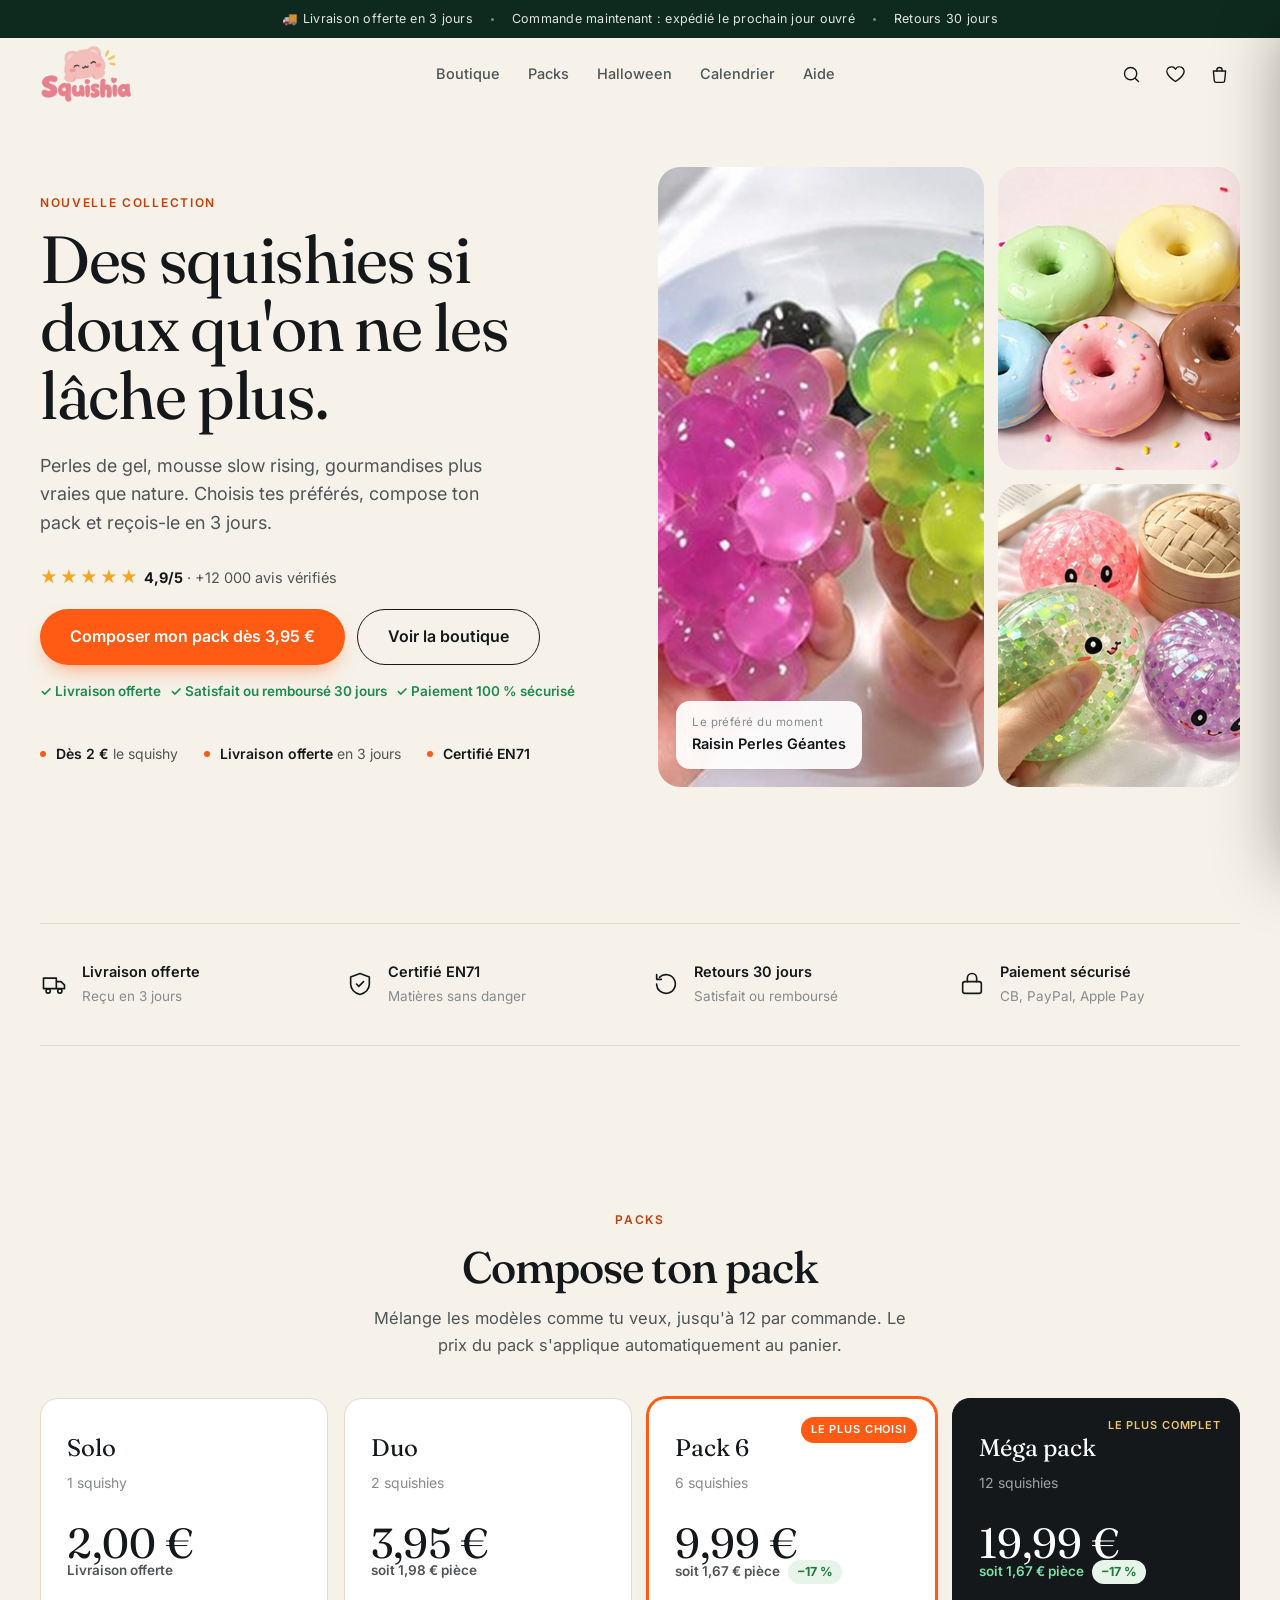
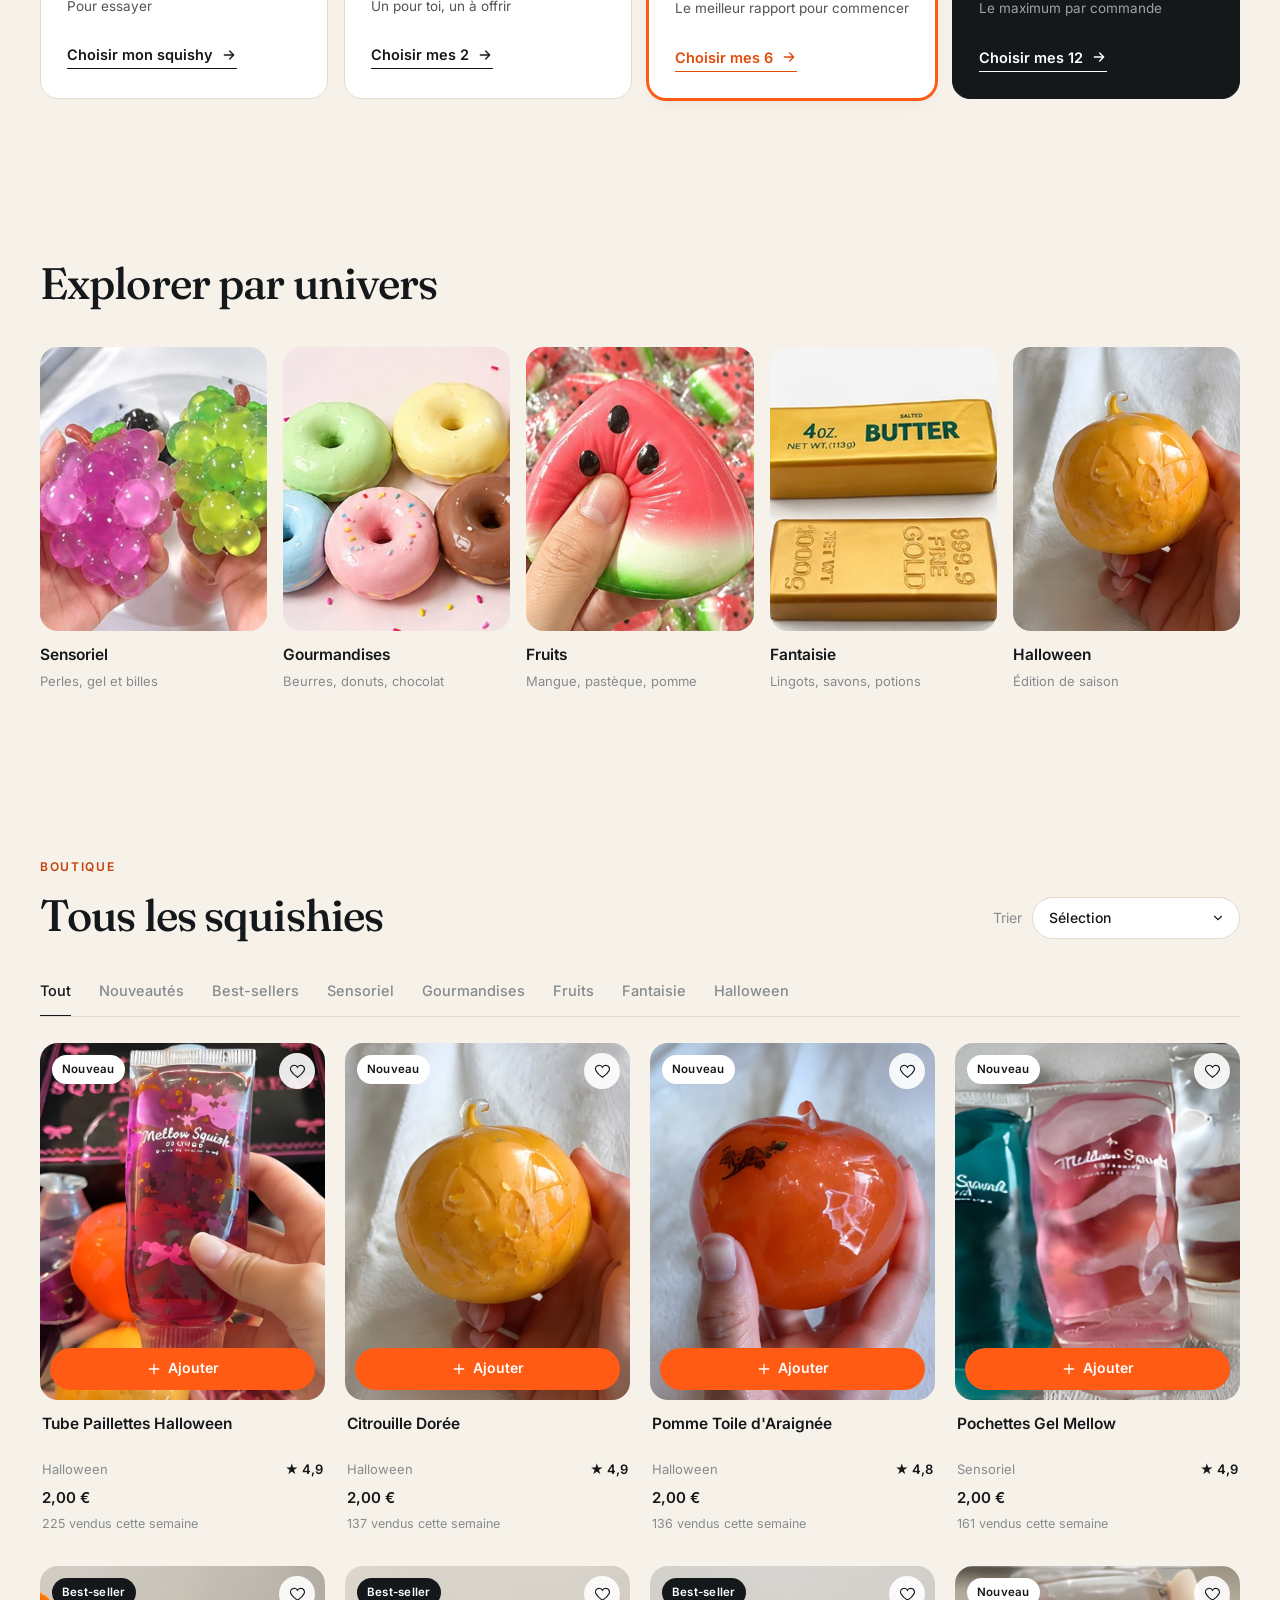
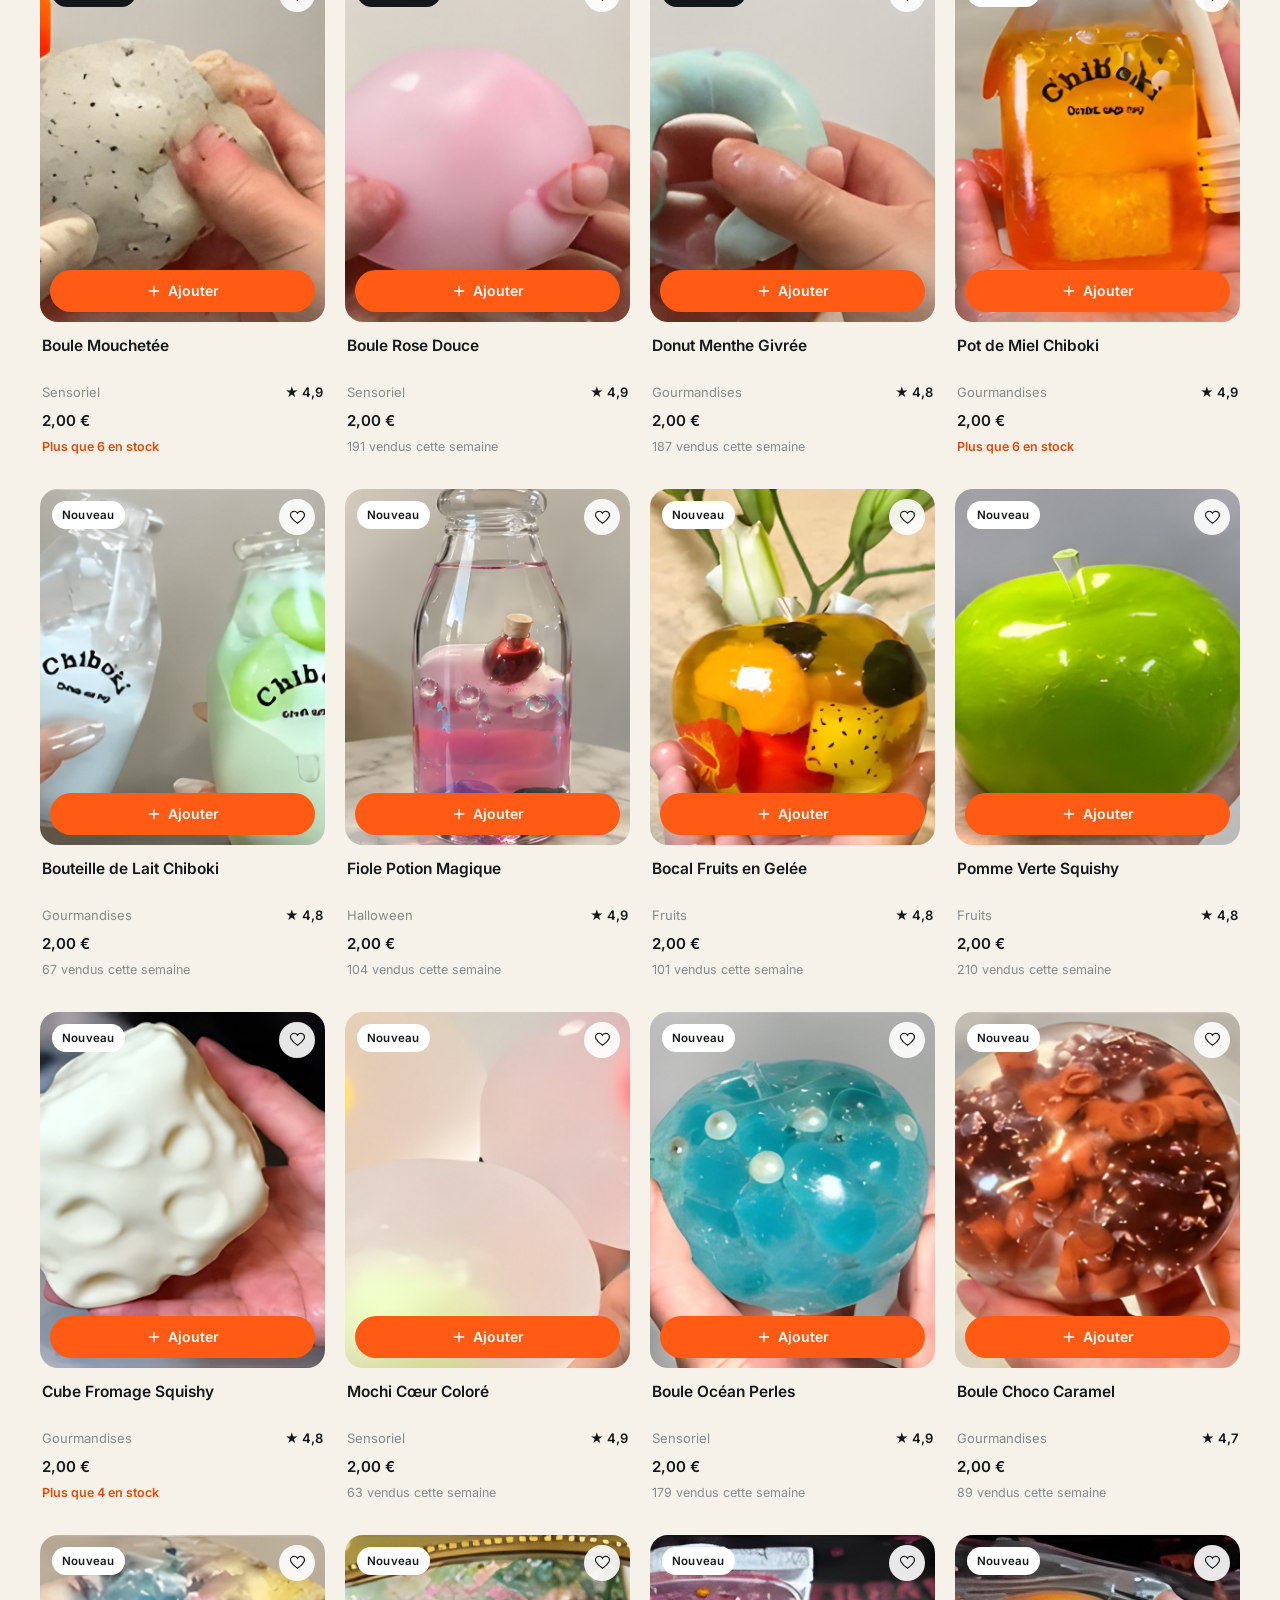
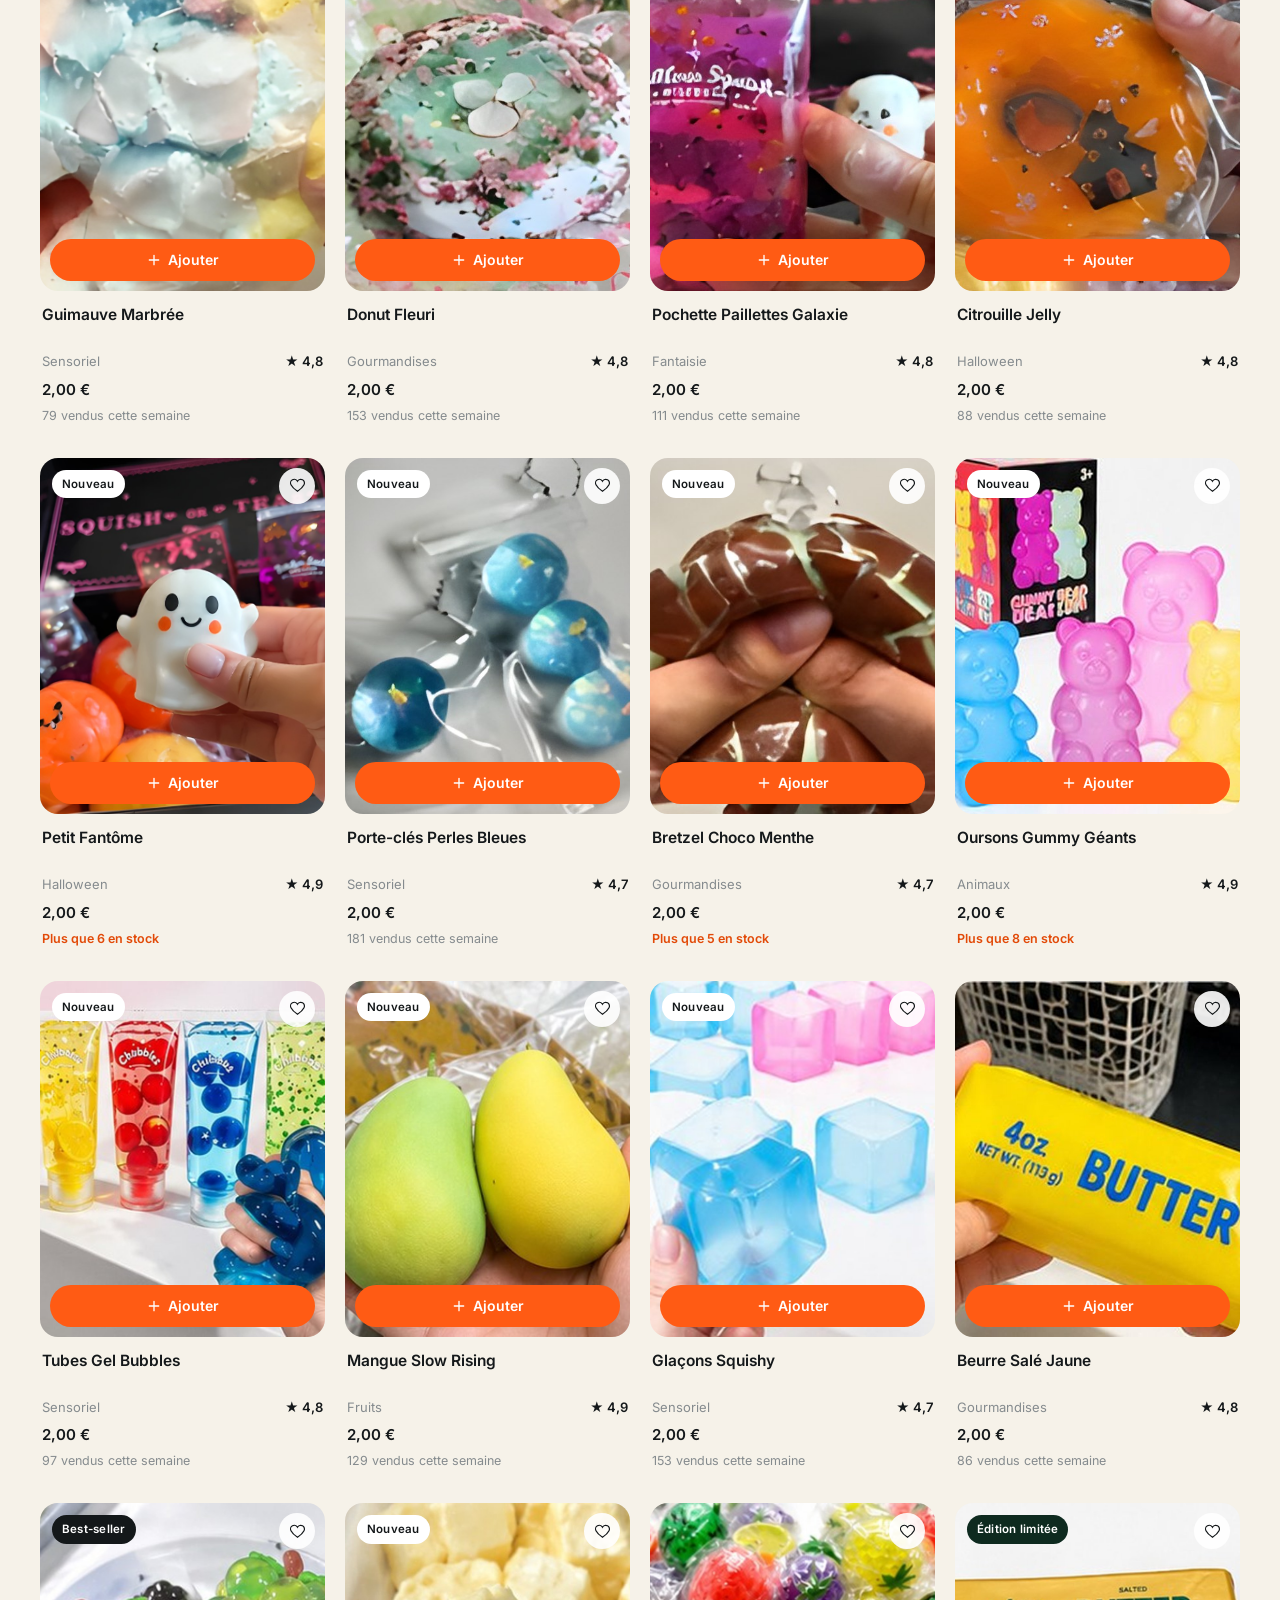
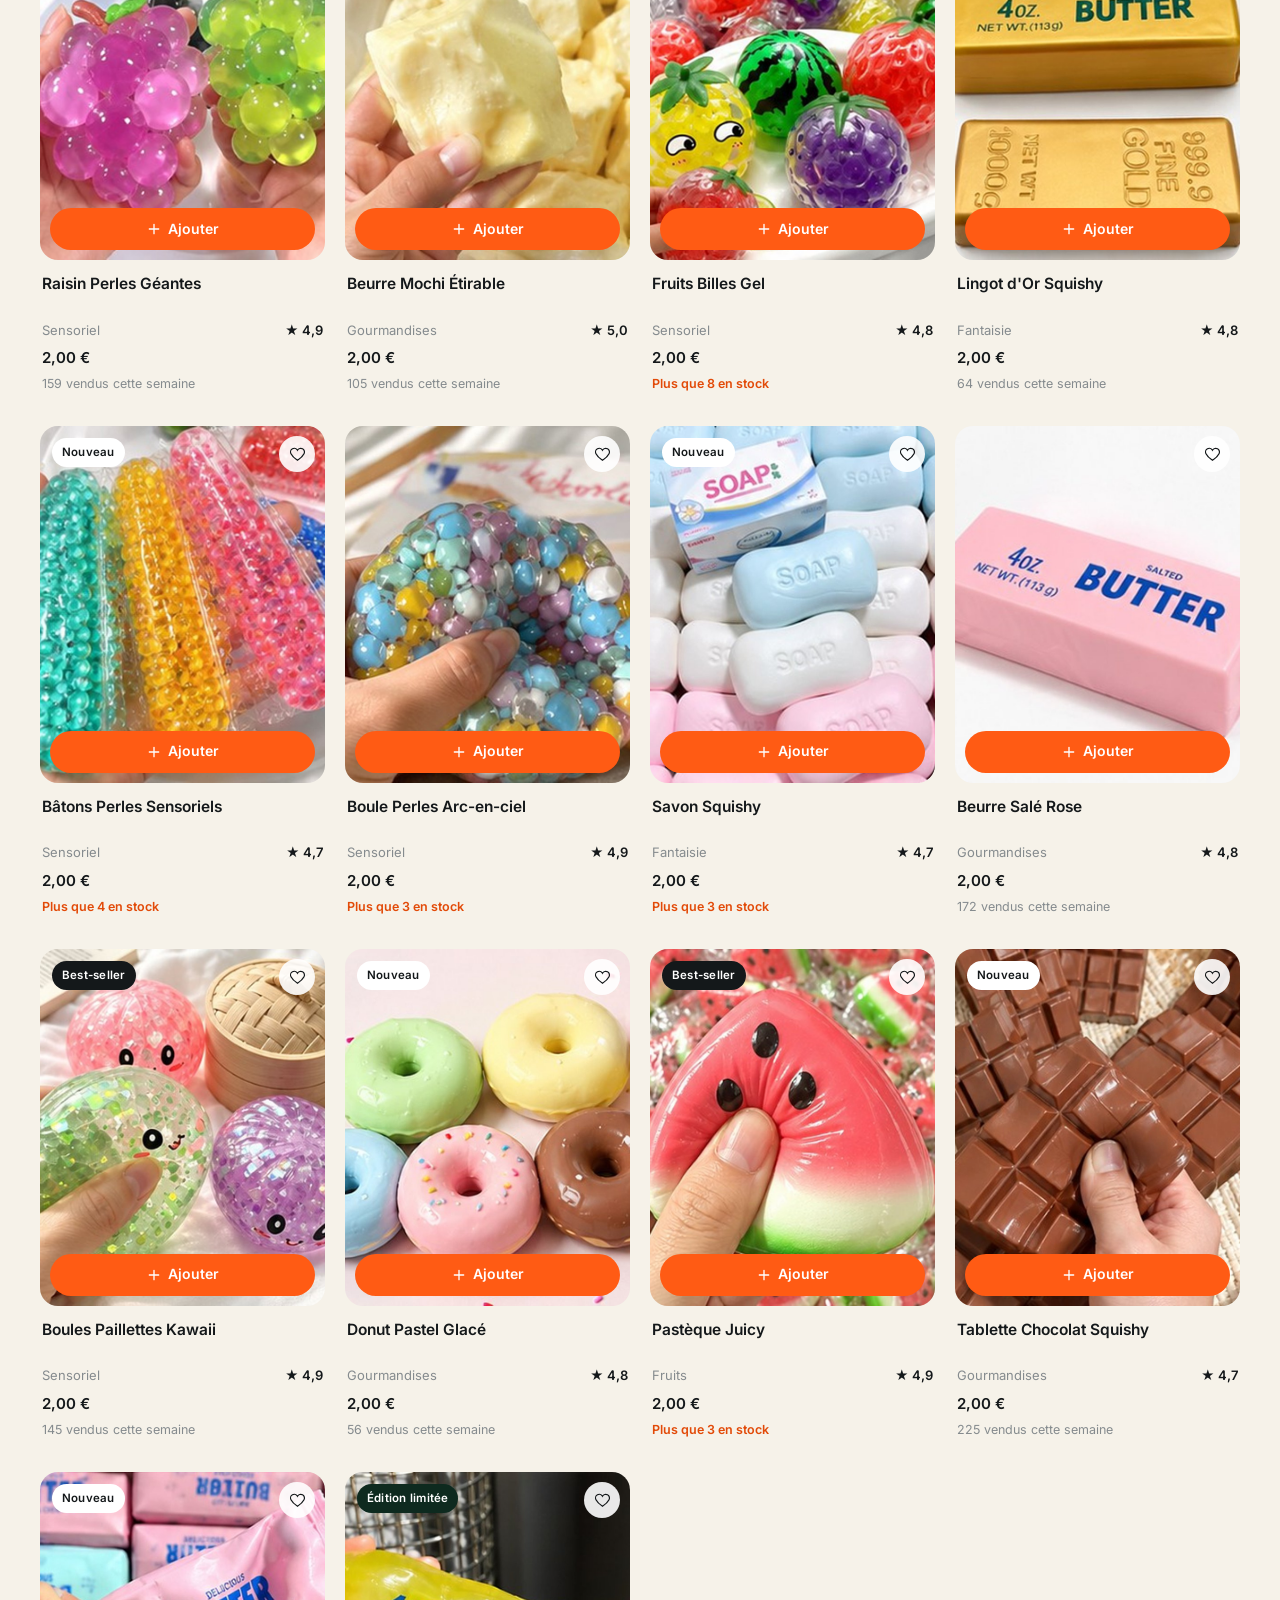
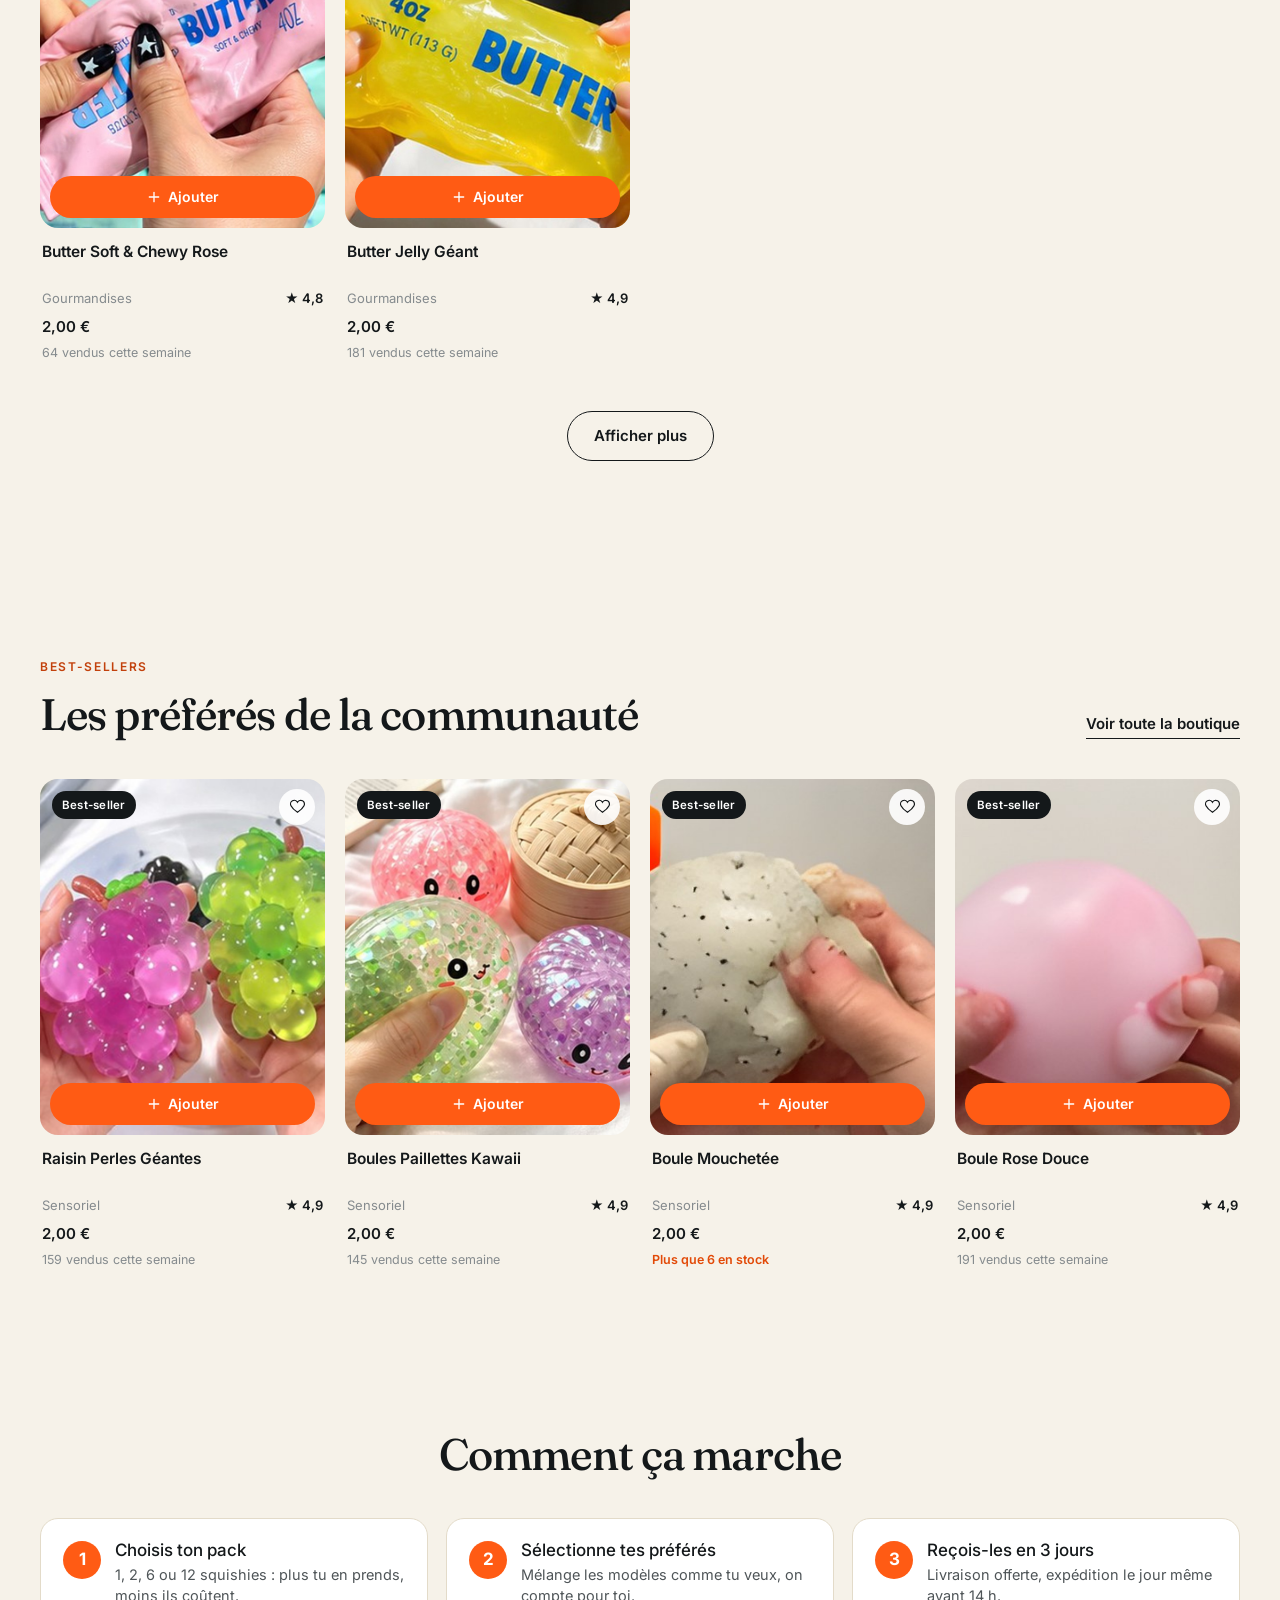
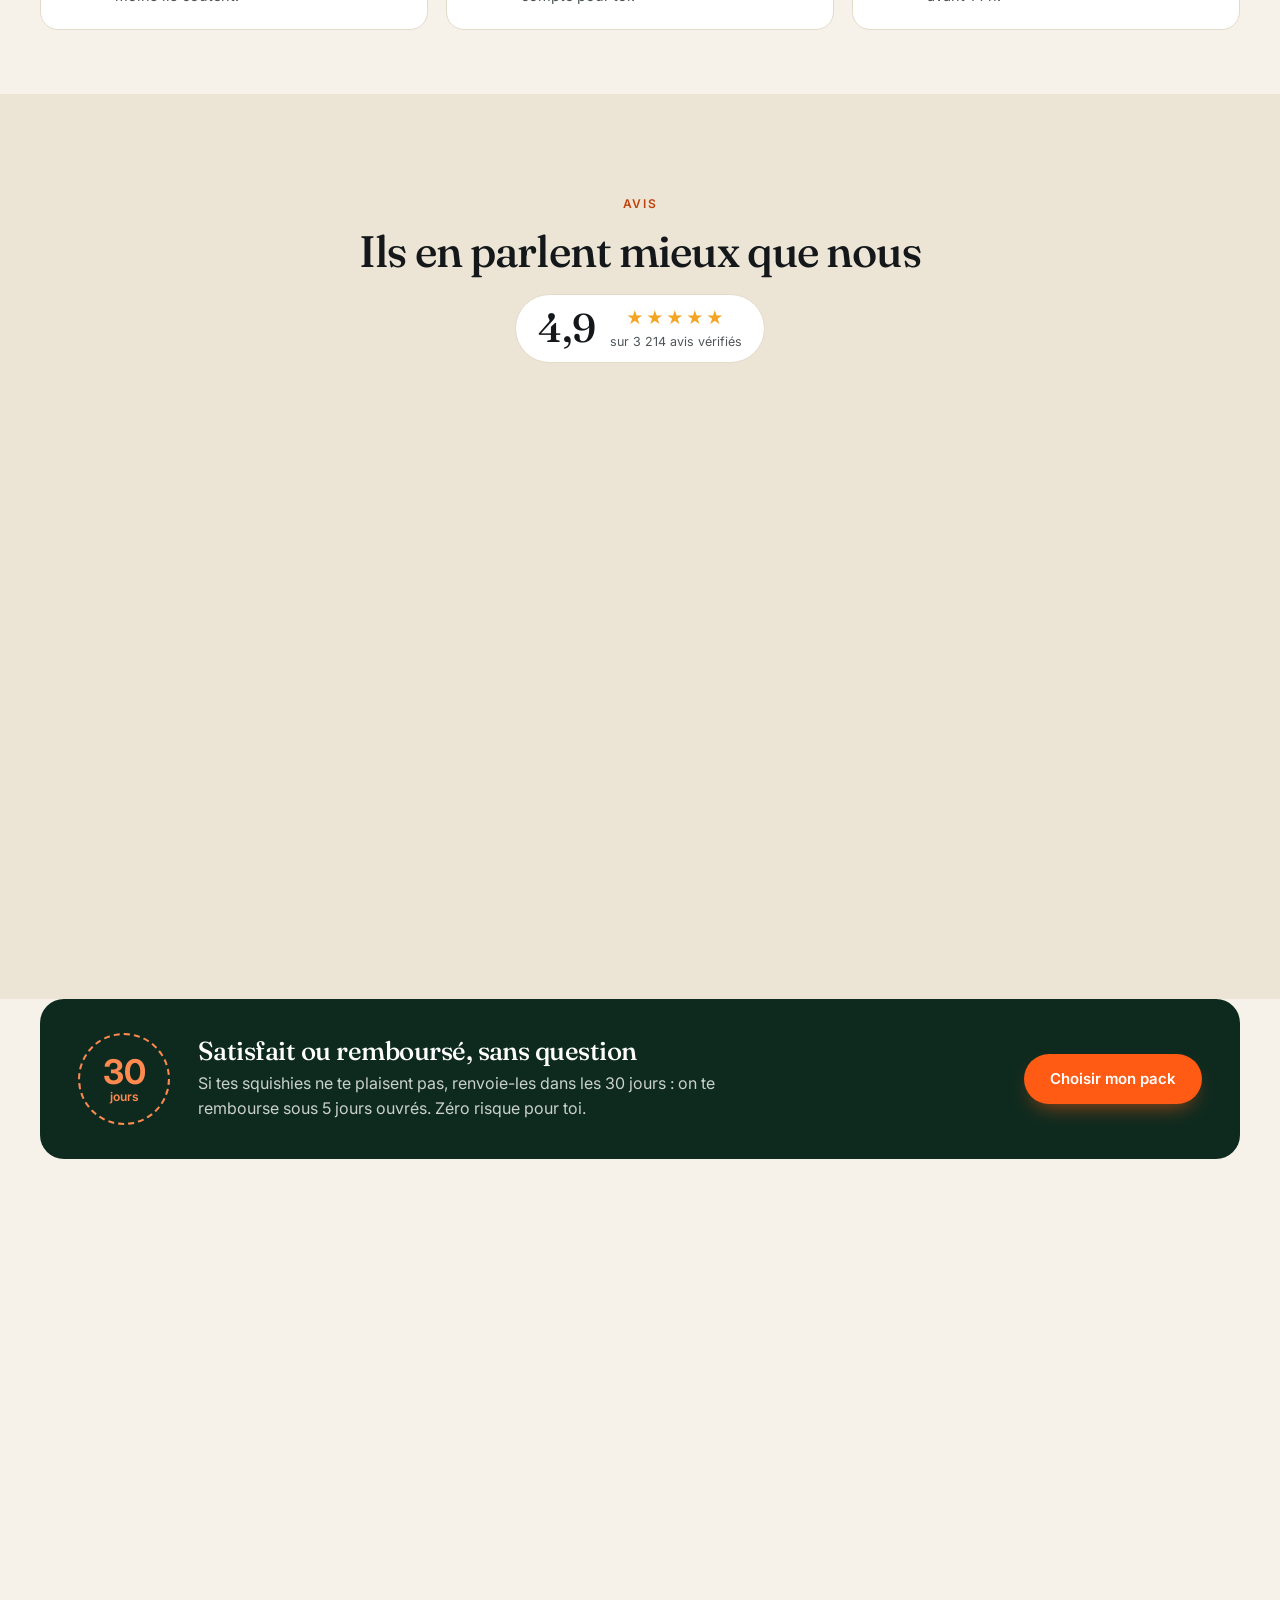
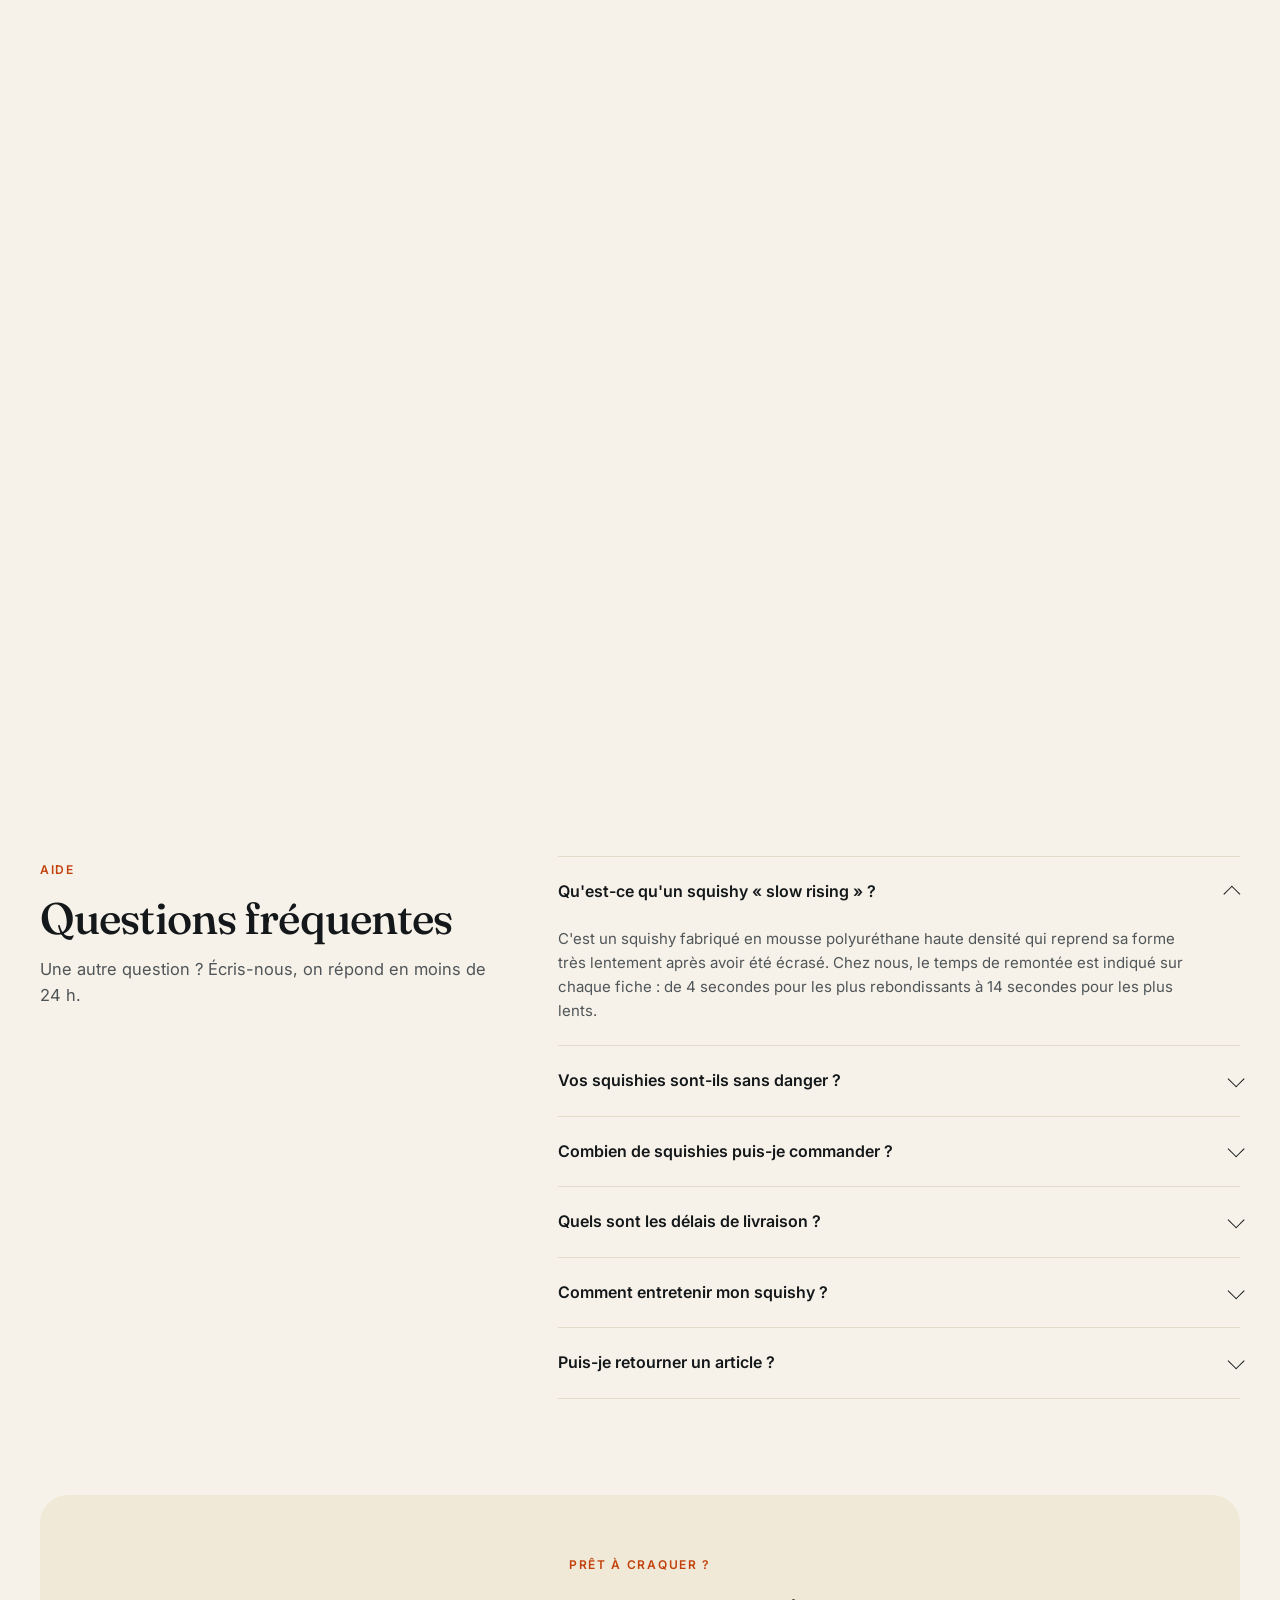
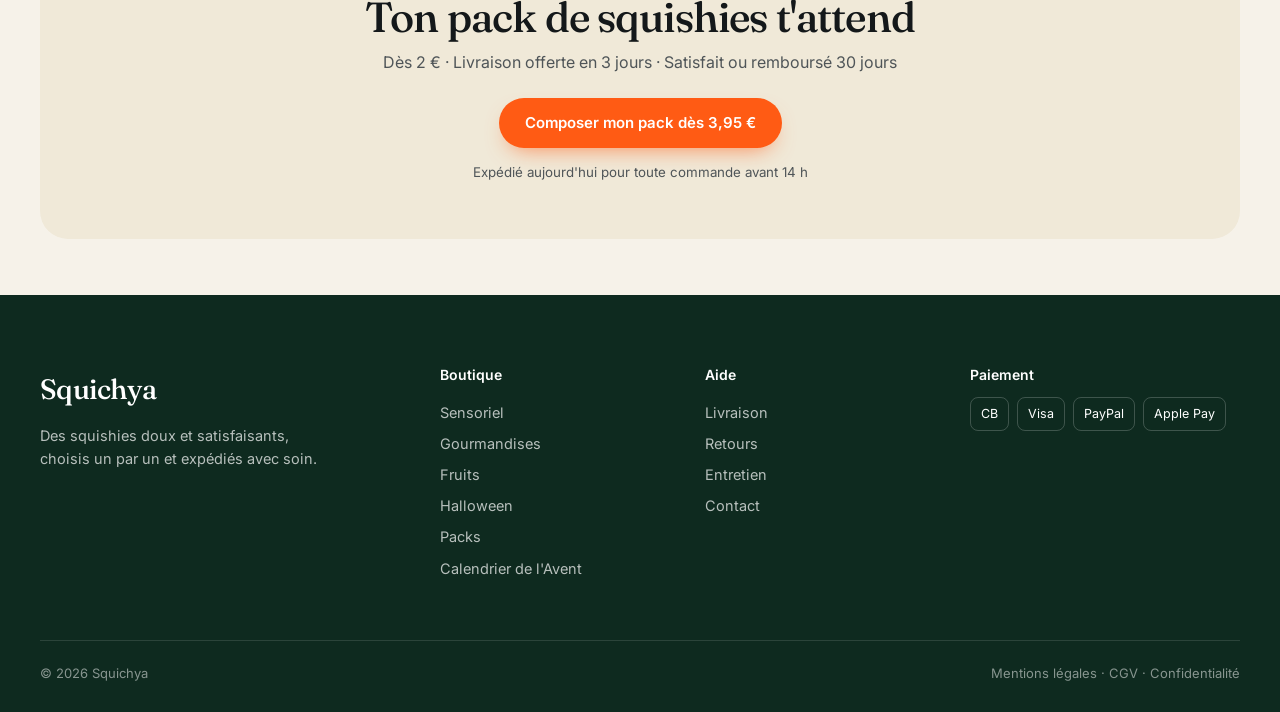
==== commit ba6e2b0e: "Nom de la boutique: Squichya" ====
--- a/index.html
+++ b/index.html
@@ -3,7 +3,7 @@
 <head>
   <meta charset="UTF-8" />
   <meta name="viewport" content="width=device-width, initial-scale=1" />
-  <title>Squishia — Squishies sensoriels & slow rising dès 2 €</title>
+  <title>Squichya — Squishies sensoriels & slow rising dès 2 €</title>
   <meta name="description" content="Squishies sensoriels, slow rising et gourmands. Dès 2 € le squishy, packs de 2, 6 ou 12, livraison offerte en 3 jours." />
   <link rel="icon" href="data:image/svg+xml,<svg xmlns='http://www.w3.org/2000/svg' viewBox='0 0 100 100'><circle cx='50' cy='54' r='38' fill='%23FF5B14'/><path d='M50 18c6-10 18-12 24-8-4 8-14 12-24 8z' fill='%2389B87A'/></svg>" />
   <link rel="preconnect" href="https://fonts.googleapis.com" />
@@ -39,7 +39,7 @@
         <a href="#faq">Aide</a>
       </nav>
 
-      <a href="#top" class="logo" aria-label="Squishia, accueil"><img src="images/logo.png" alt="Squishia" /></a>
+      <a href="#top" class="logo" aria-label="Squichya, accueil"><img src="images/logo.png" alt="Squichya" /></a>
 
       <div class="header-actions">
         <a href="#boutique" class="shop-pill">Boutique</a>
@@ -972,7 +972,7 @@
   <footer class="footer">
     <div class="container footer-inner">
       <div class="footer-brand">
-        <span class="logo">Squishia</span>
+        <span class="logo">Squichya</span>
         <p>Des squishies doux et satisfaisants, choisis un par un et expédiés avec soin.</p>
       </div>
       <div class="footer-col">
@@ -997,7 +997,7 @@
       </div>
     </div>
     <div class="container footer-bottom">
-      <span>© 2026 Squishia</span>
+      <span>© 2026 Squichya</span>
       <span>Mentions légales · CGV · Confidentialité</span>
     </div>
   </footer>
